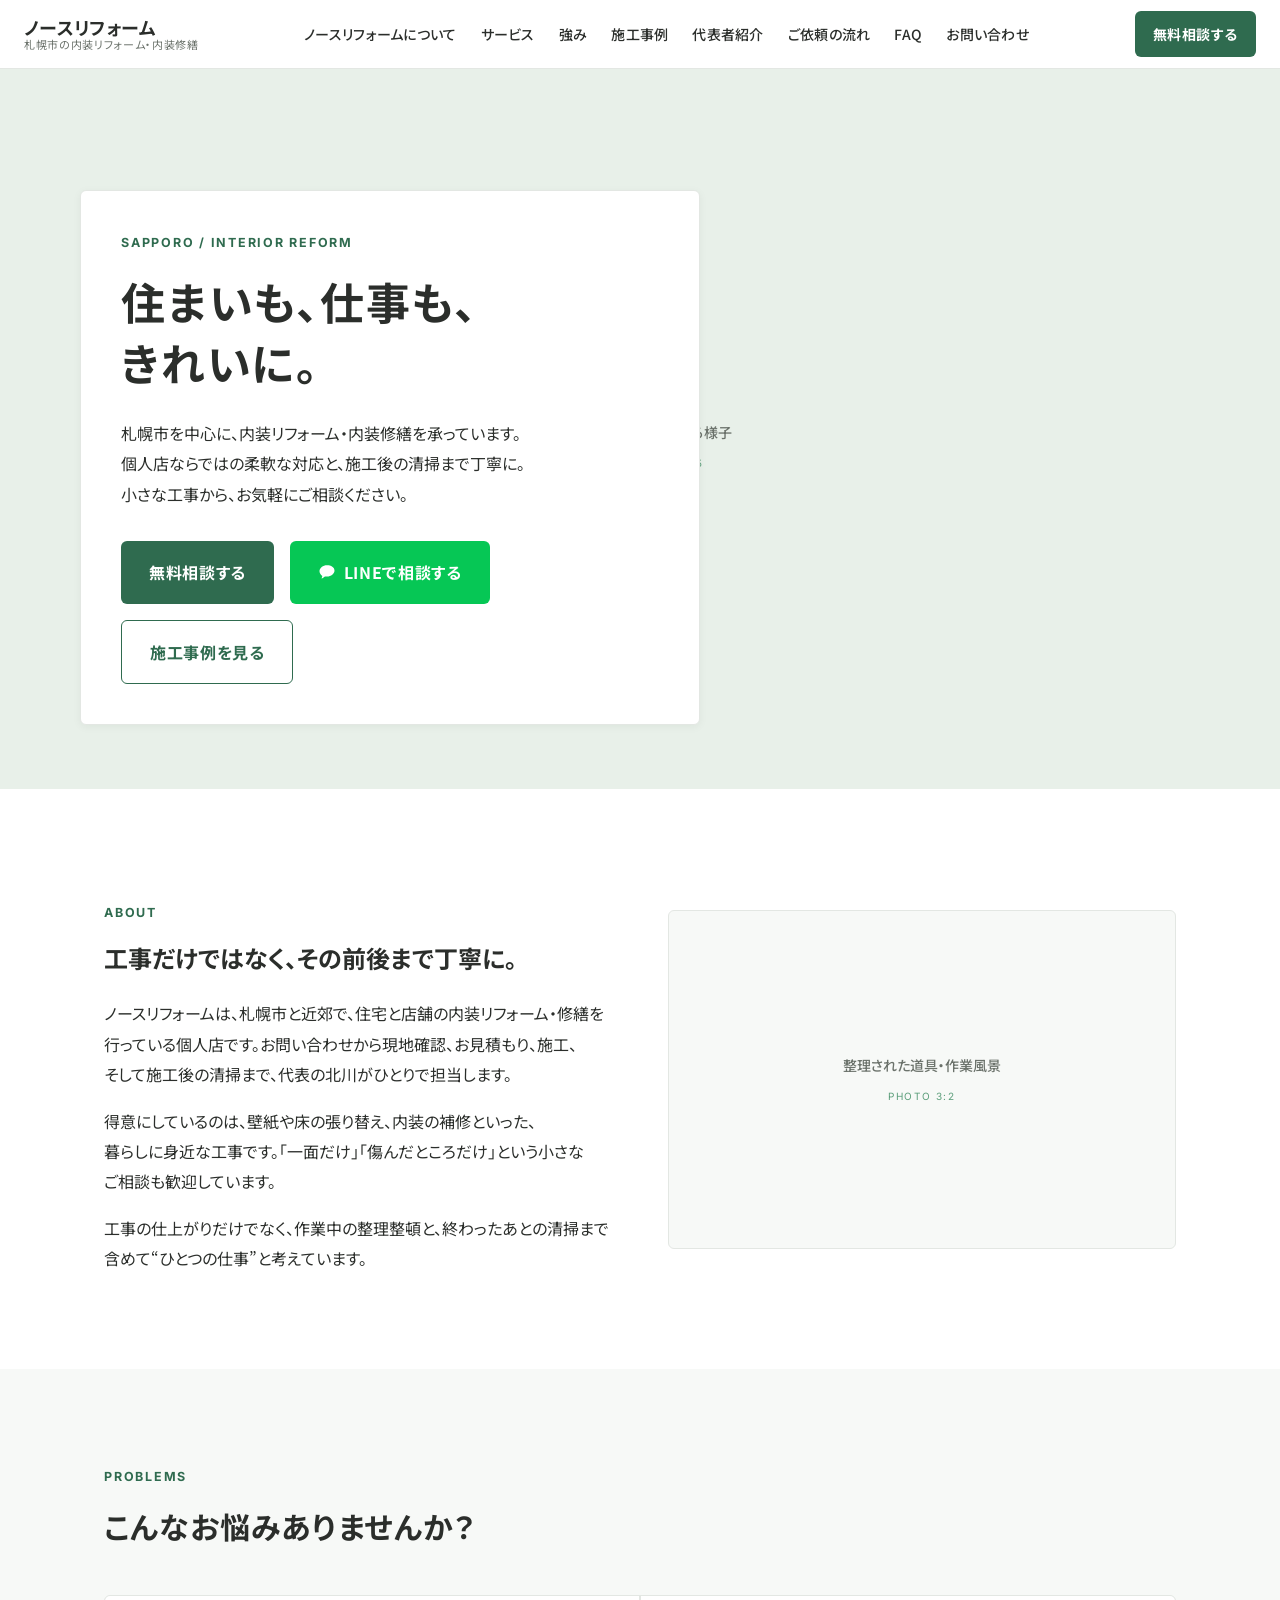
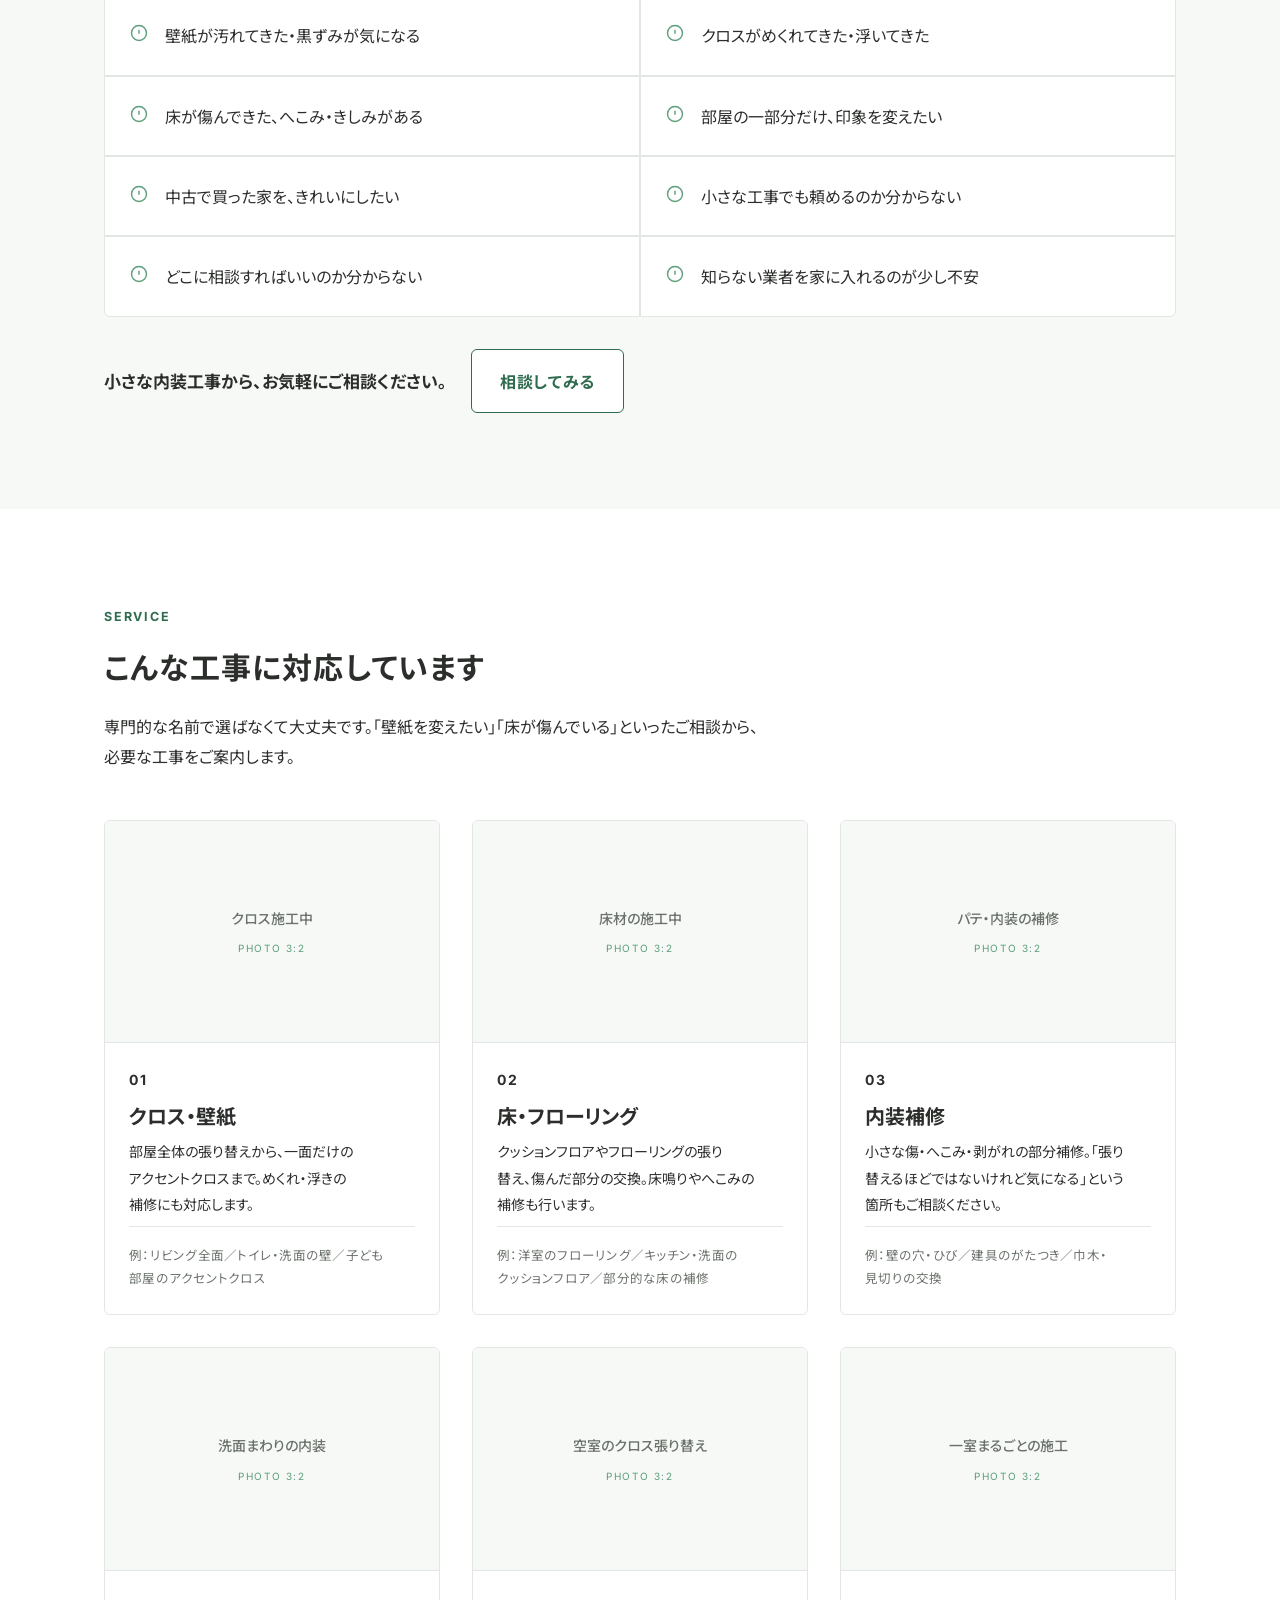
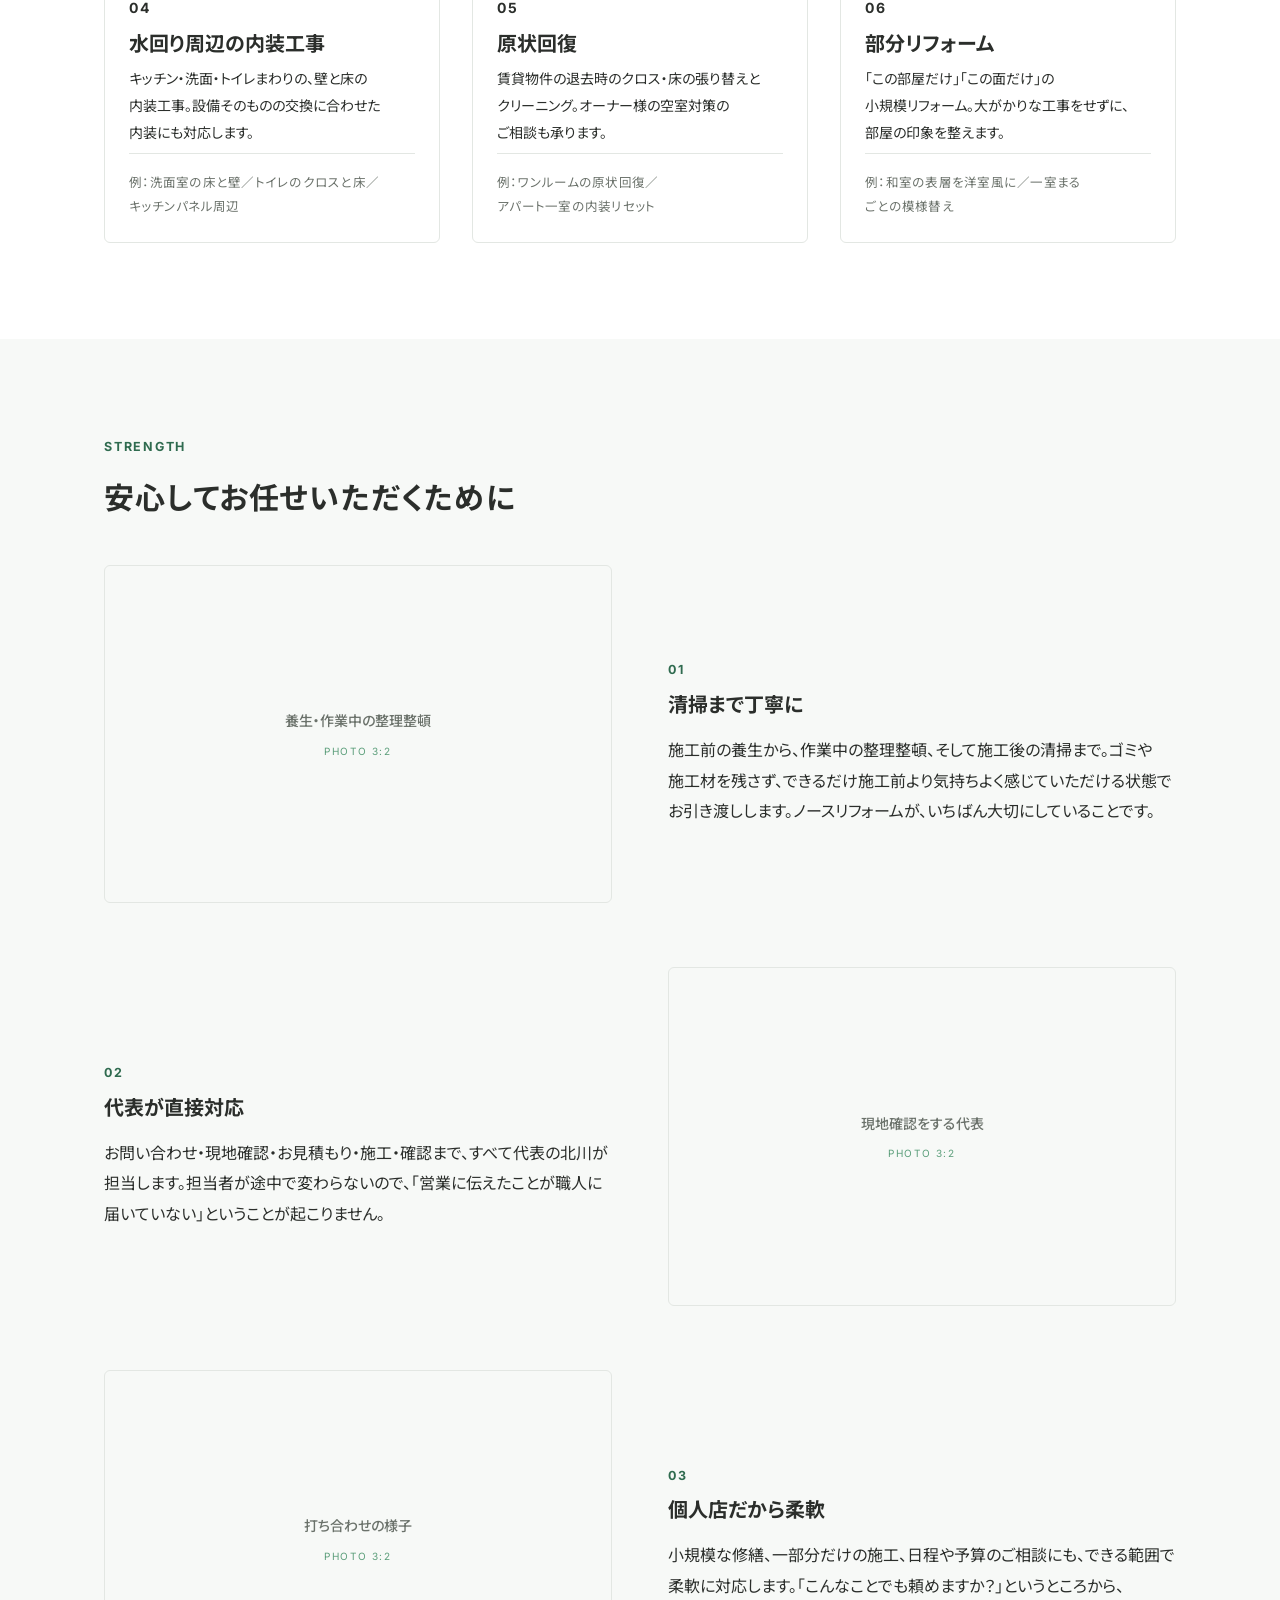
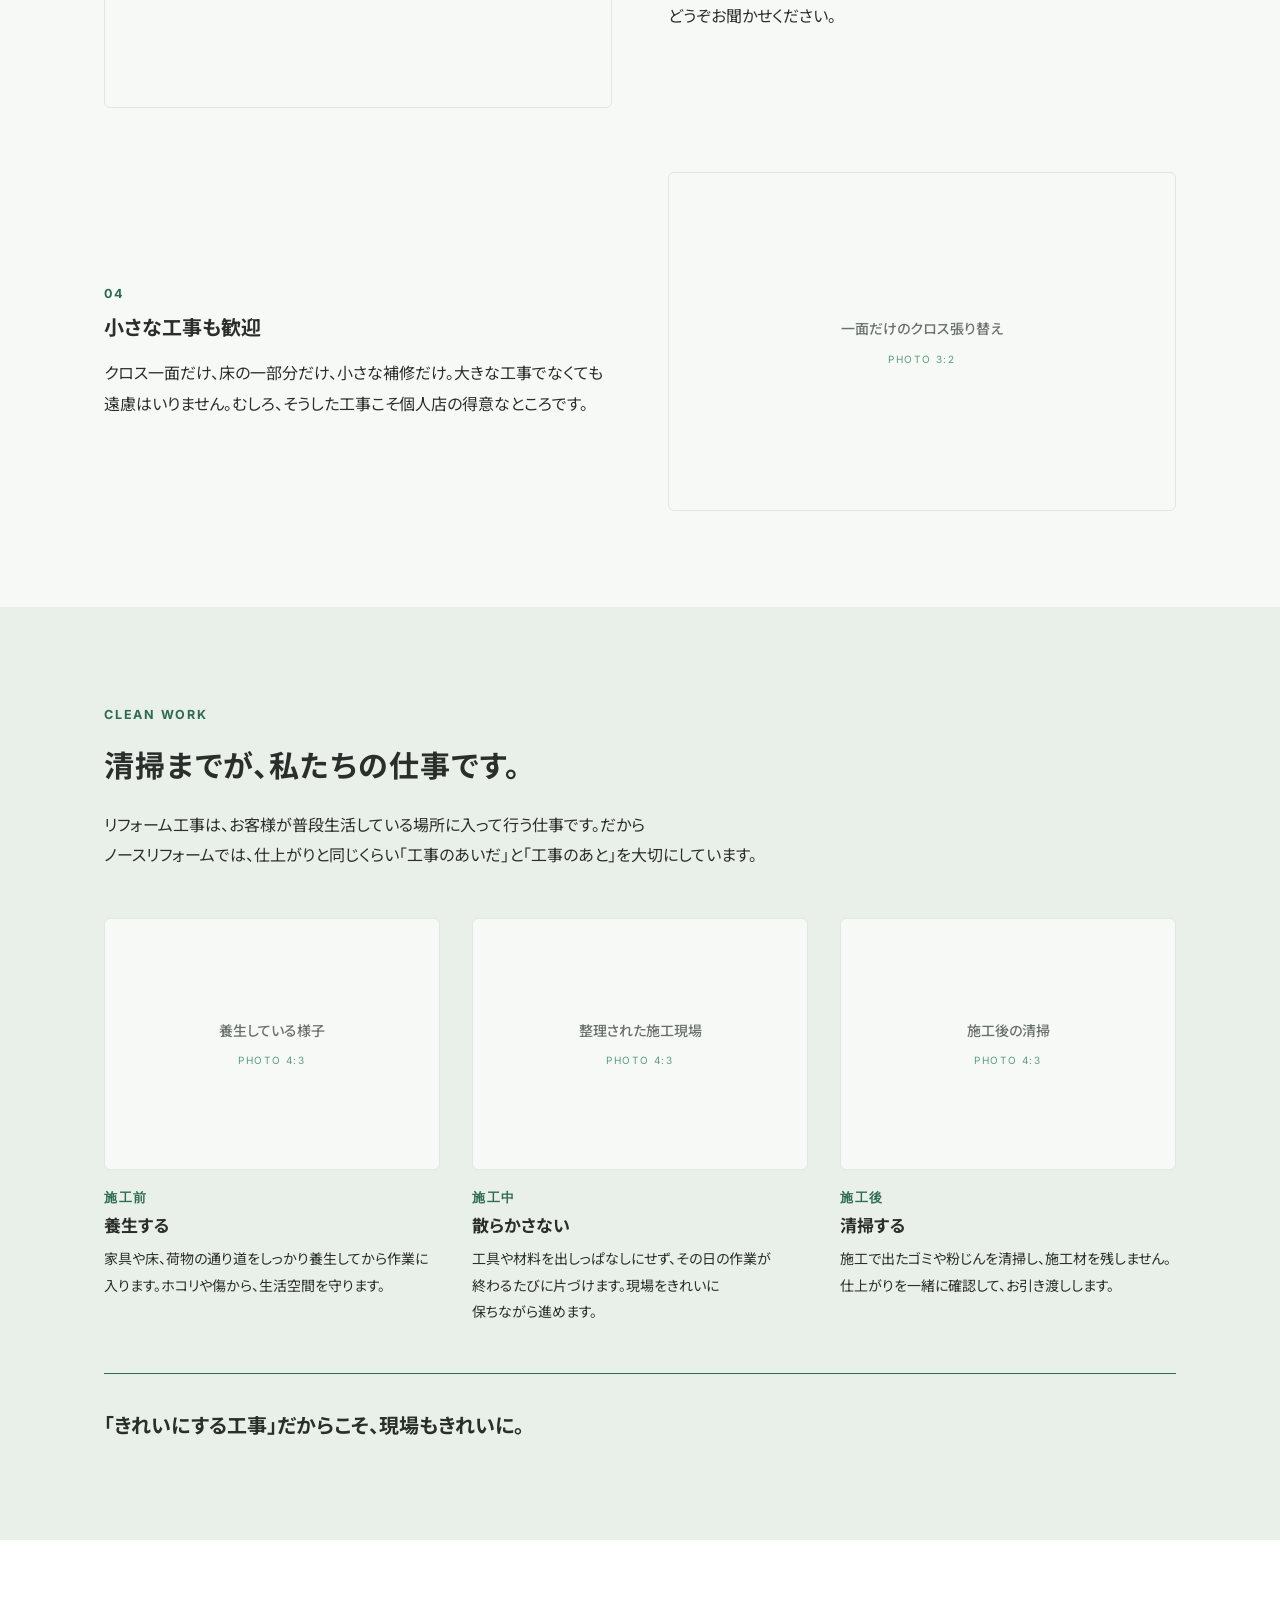
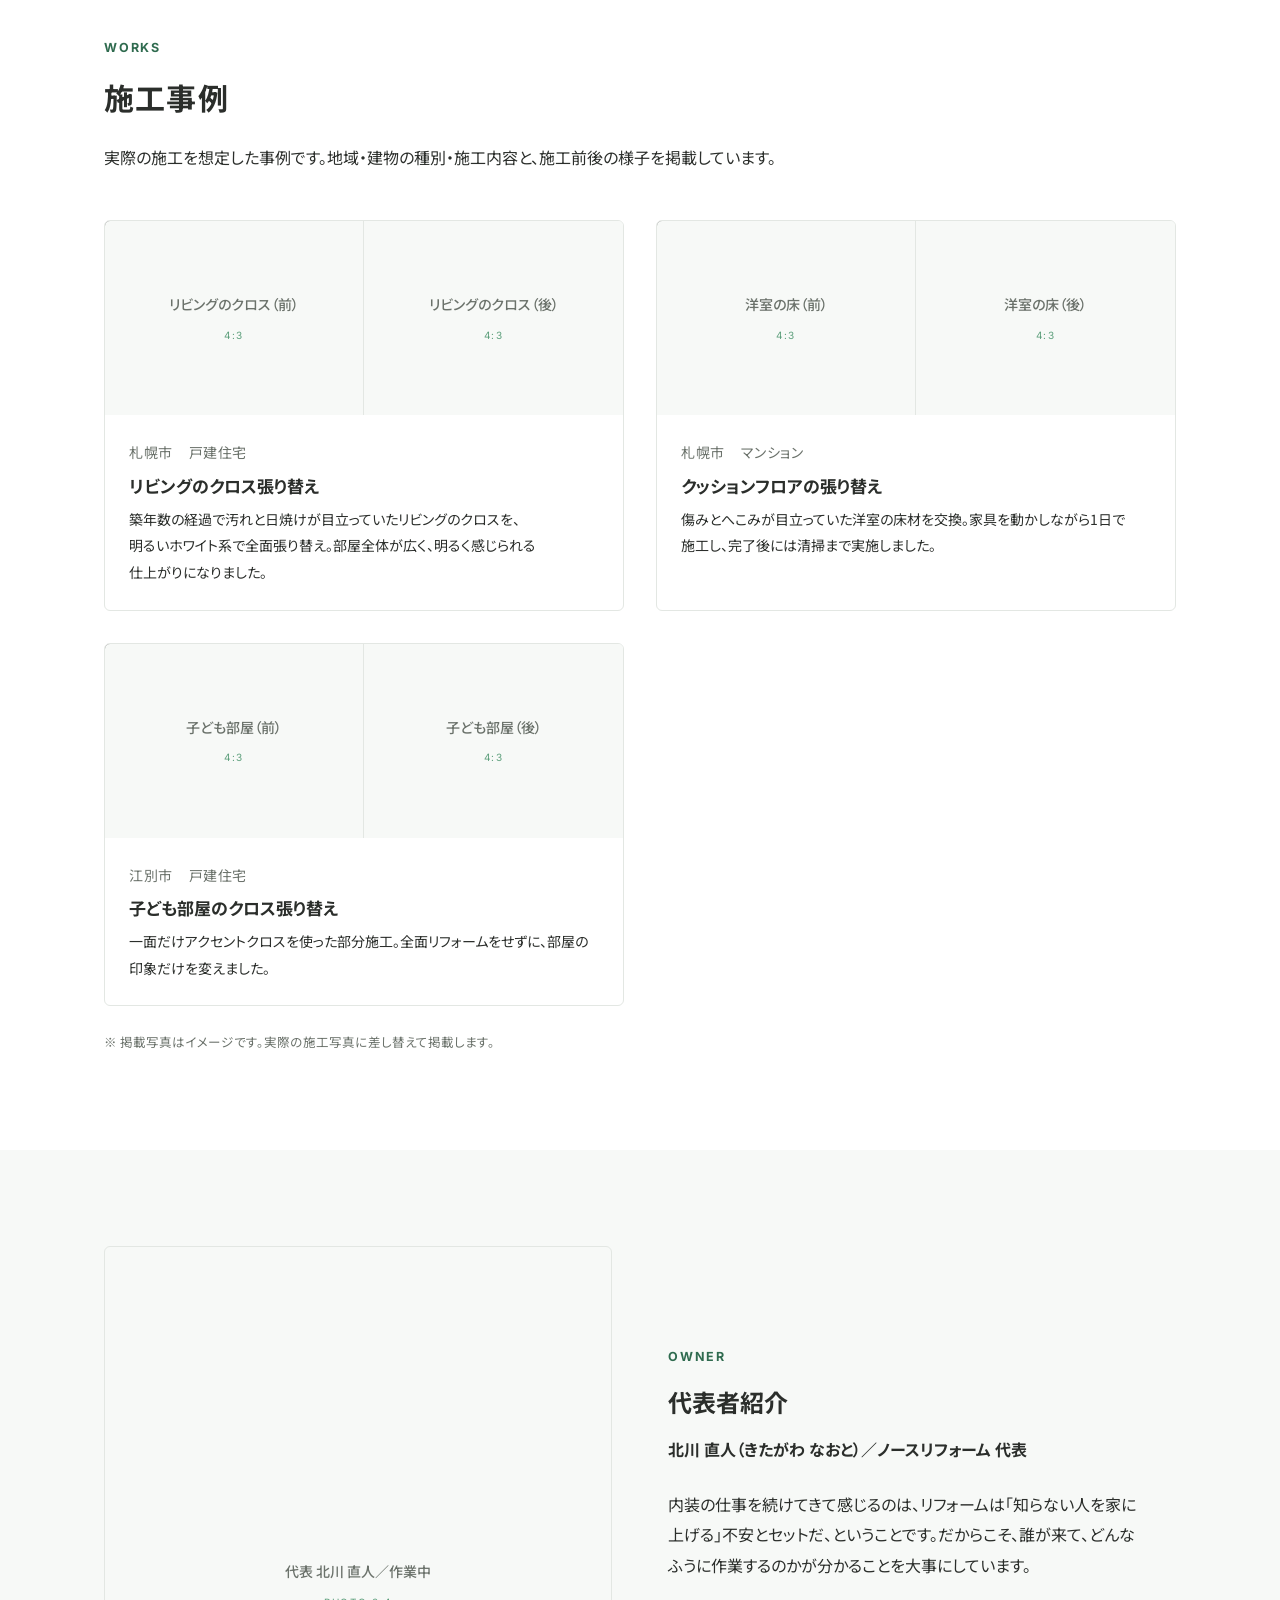
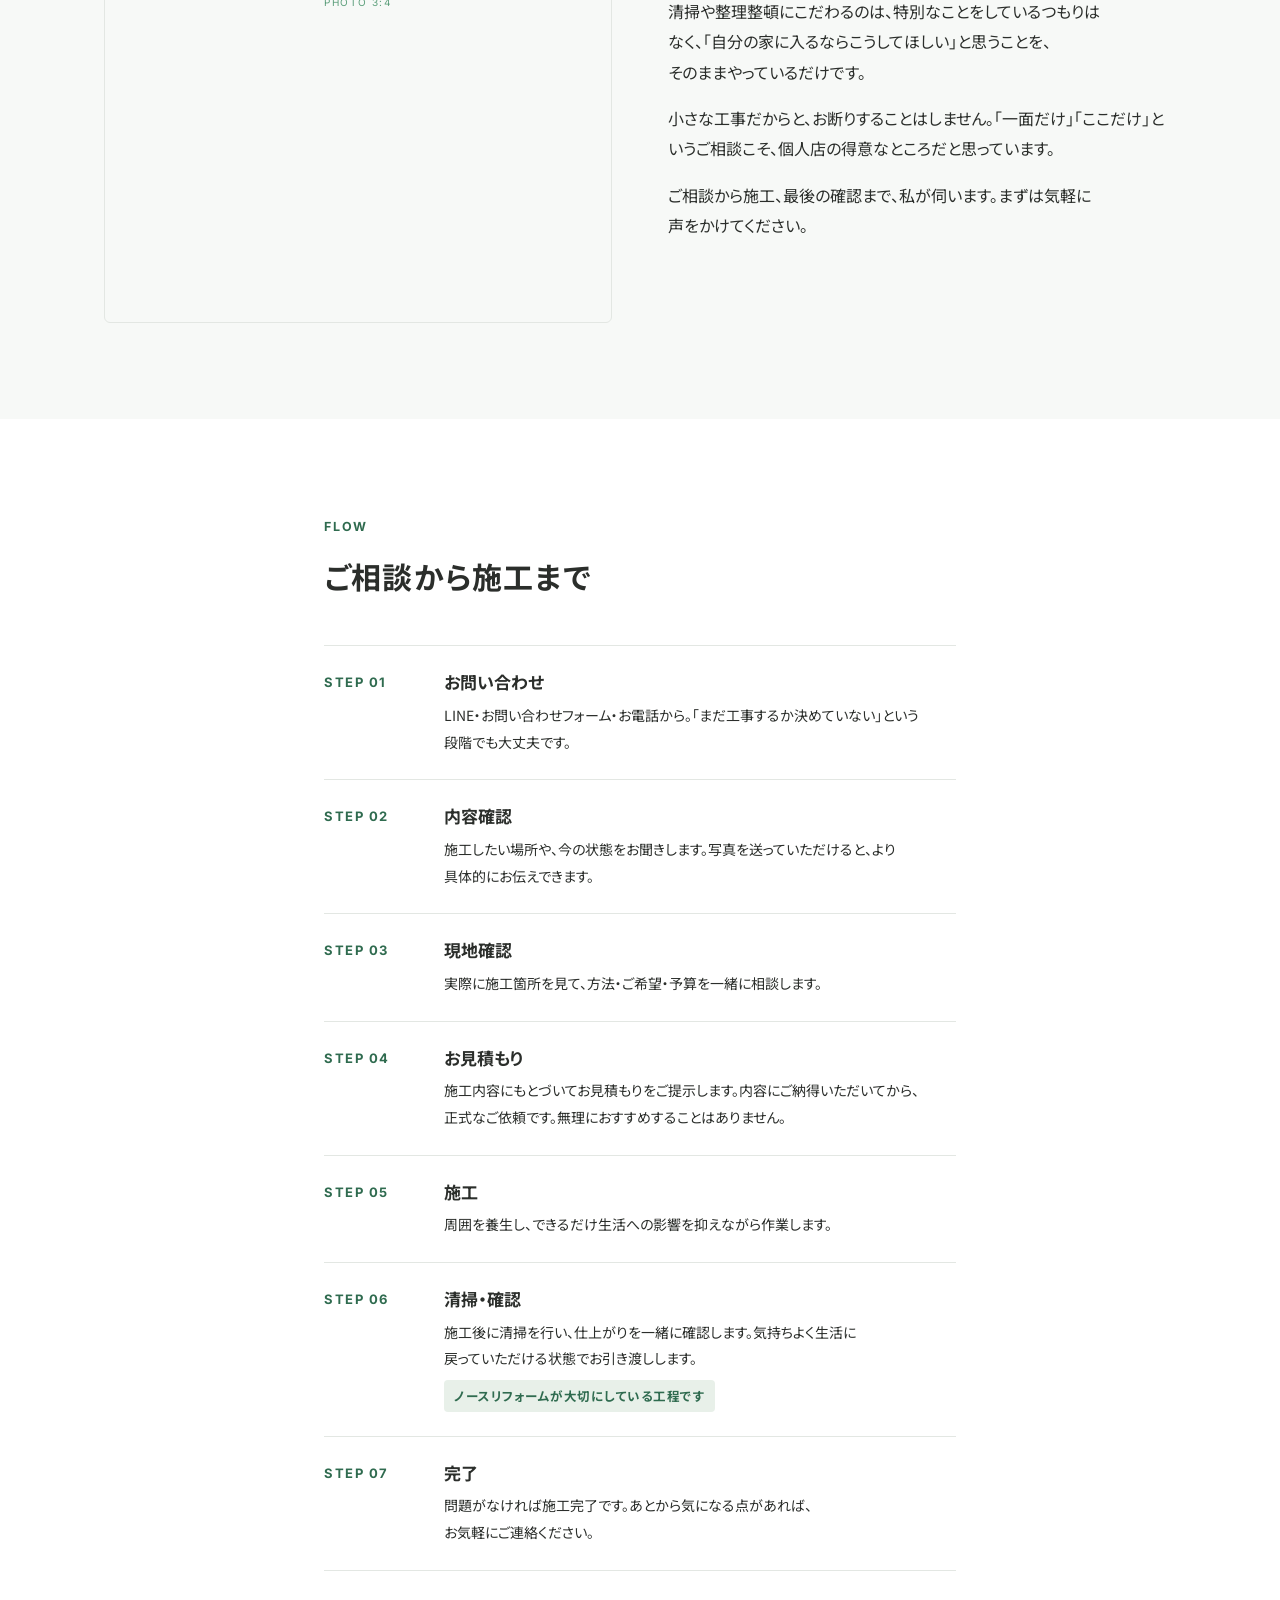
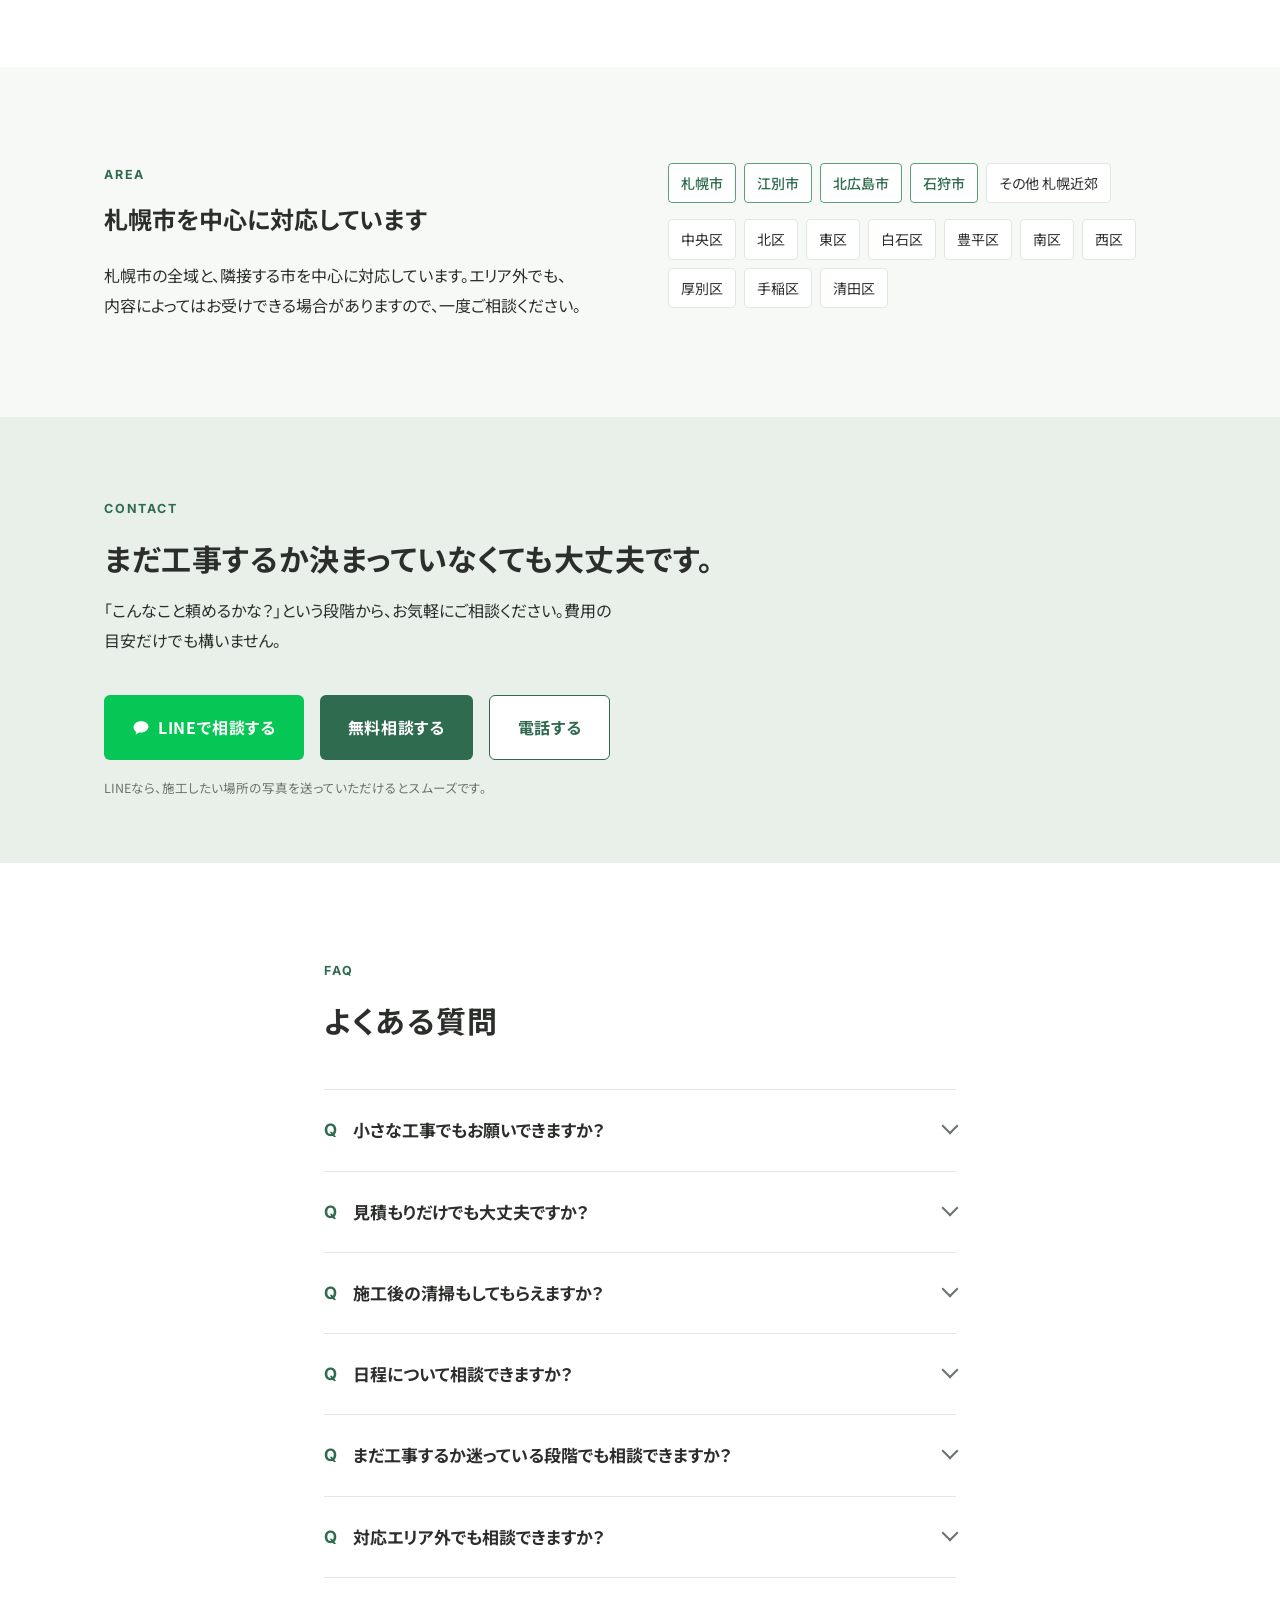
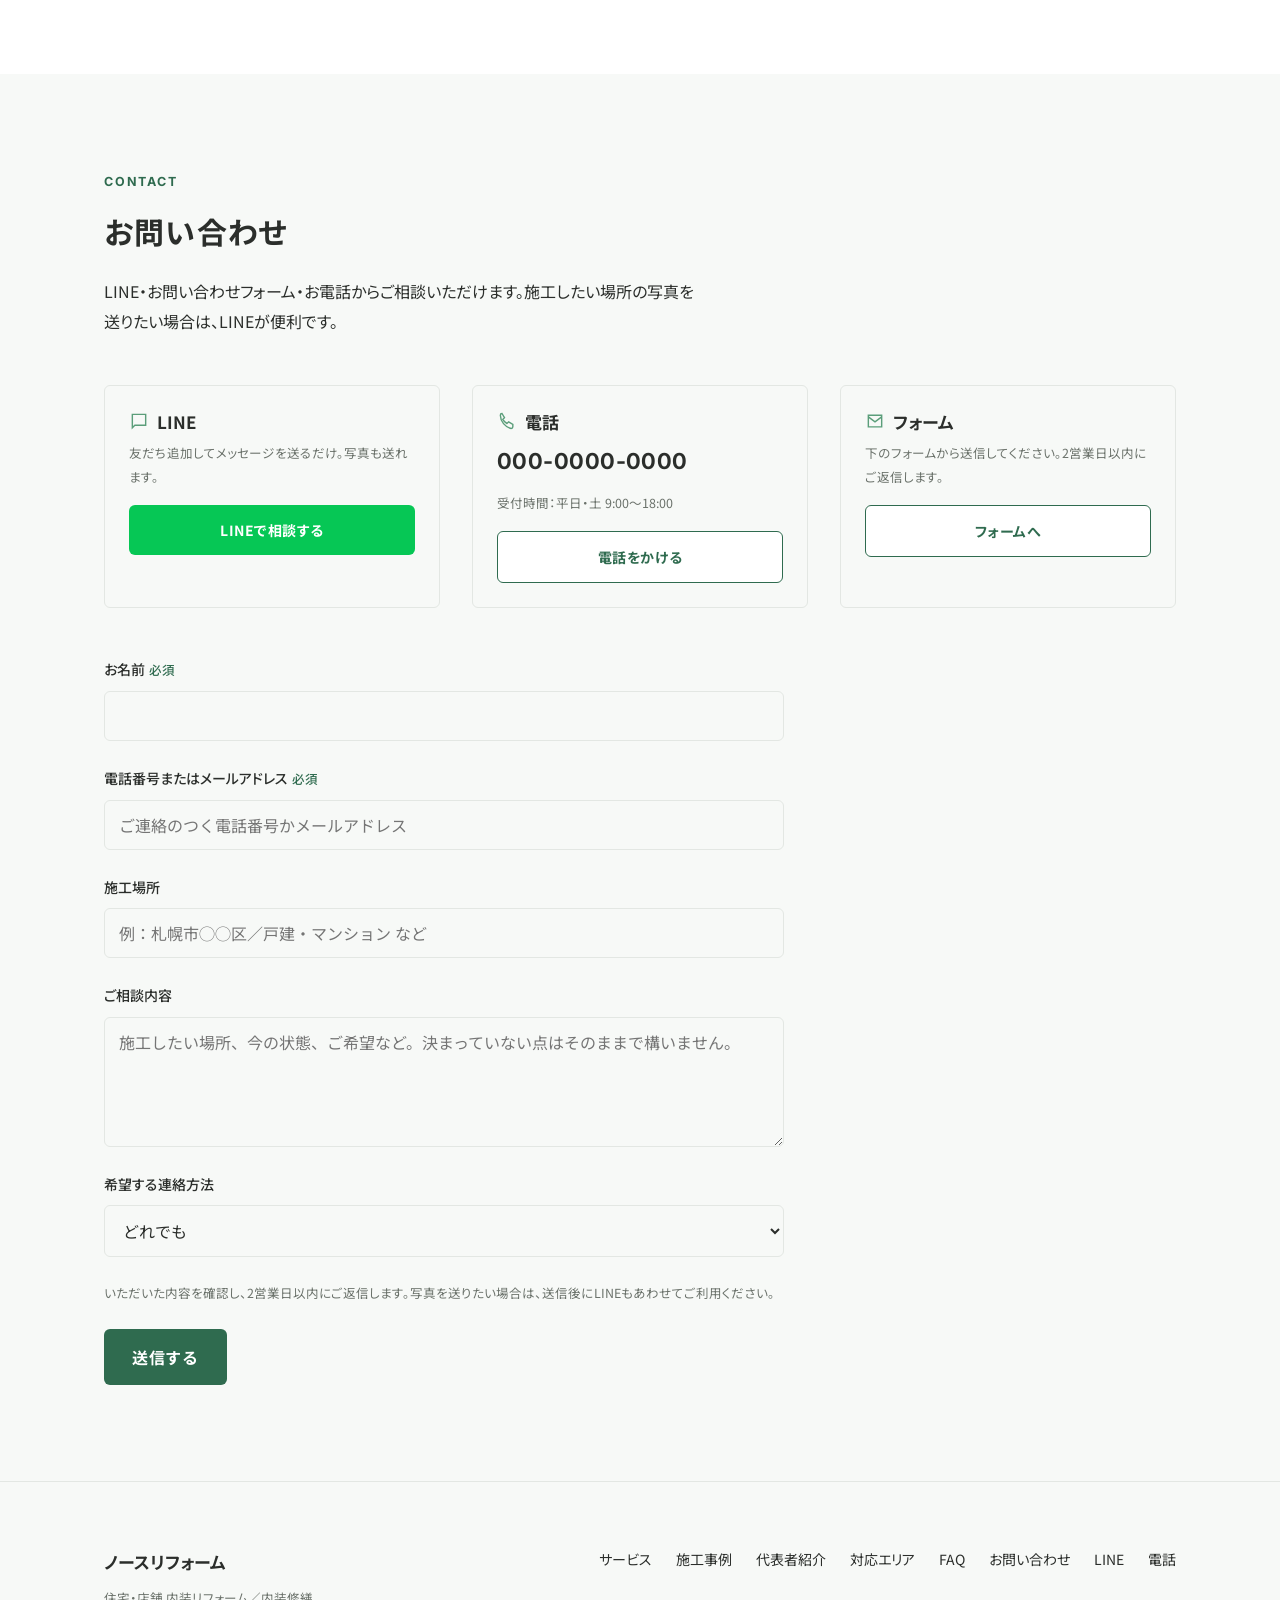
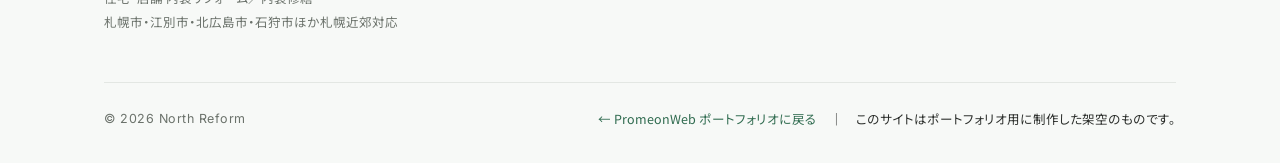
==== samples/01-north-reform/index.html @ 3f64e954 "Initial commit" ====
<!DOCTYPE html>
<html lang="ja">
<head>
<meta charset="utf-8">
<meta name="viewport" content="width=device-width, initial-scale=1">
<title>ノースリフォーム｜札幌市の内装リフォーム・内装修繕｜クロス・床の張り替え</title>
<meta name="description" content="ノースリフォームは、札幌市・江別市・北広島市・石狩市など札幌近郊の内装リフォーム・内装修繕の個人店です。クロス・壁紙の張り替え、床・フローリングの施工、部分的な補修まで。相談から施工、施工後の清掃まで代表の北川が直接対応します。小さな工事もお気軽にご相談ください。">
<meta name="robots" content="noindex">
<meta property="og:type" content="website">
<meta property="og:title" content="ノースリフォーム｜札幌市の内装リフォーム・内装修繕">
<meta property="og:description" content="札幌市を中心に、内装リフォーム・内装修繕を承っています。個人店ならではの柔軟な対応と、施工後の清掃まで丁寧に。小さな工事からお気軽にご相談ください。">

<link rel="preconnect" href="https://fonts.googleapis.com">
<link rel="preconnect" href="https://fonts.gstatic.com" crossorigin>
<link rel="stylesheet" href="https://fonts.googleapis.com/css2?family=Inter:wght@400;500;700&family=Noto+Sans+JP:wght@400;500;700&display=swap">

<style>
/* =====================================================================
   ノースリフォーム — サンプルサイト
   デザインは 同じフォルダの DESIGN.md（と CLAUDE.md）に準拠。
   トークン・配色・余白・radius・shadow を勝手に追加しないこと。
   ===================================================================== */

:root {
  /* Color (DESIGN.md §2) */
  --color-primary: #2F6B4F;
  --color-primary-hover: #255840;
  --color-primary-active: #1F4A36;
  --color-secondary: #5B9E7A;
  --color-accent: #E8F0E9;
  --color-bg: #FFFFFF;
  --color-surface: #F7F9F7;
  --color-text: #2B2E2B;
  --color-text-sub: #6B726B;
  --color-border: #E3E7E3;
  --color-line-brand: #06C755;

  /* Type (DESIGN.md §3) */
  --font-ja: "Noto Sans JP", "Hiragino Kaku Gothic ProN", "Hiragino Sans", "Yu Gothic", "YuGothic", Meiryo, sans-serif;
  --font-en: "Inter", system-ui, -apple-system, "Segoe UI", Roboto, sans-serif;
  --fs-h1: clamp(28px, 5.2vw, 44px);
  --fs-h2: clamp(22px, 3.4vw, 30px);
  --fs-h3: clamp(18px, 2vw, 20px);
  --fs-h4: clamp(16px, 1.6vw, 17px);
  --fs-body: clamp(15.5px, 1.4vw, 16px);
  --fs-small: 14px;
  --fs-caption: 12.5px;
  --fs-label: 12.5px;
  --lh-heading: 1.4;
  --lh-body: 1.9;

  /* Spacing (DESIGN.md §4 — 4/8/16/24/32/48/64/96/120 のみ) */
  --space-4: 4px;  --space-8: 8px;  --space-16: 16px; --space-24: 24px;
  --space-32: 32px; --space-48: 48px; --space-64: 64px; --space-96: 96px; --space-120: 120px;

  /* Layout (DESIGN.md §4) */
  --container-max: 1120px;
  --container-narrow: 680px;
  --container-wide: 1280px;
  --pad-inline: 24px;
  --section-y: 96px;
  --section-y-lg: 120px;
  --section-y-sm: 64px;
  --gap-col: 56px;
  --gap-card: 32px;
  --gap-stack: 16px;
  --gap-block: 32px;
  --gap-cta: 40px;

  /* Border / Radius / Shadow (DESIGN.md §8) */
  --radius-none: 0;
  --radius: 6px;
  --radius-sm: 4px;
  --border: 1px solid var(--color-border);
  --border-strong: 1.5px solid var(--color-primary);
  --shadow-card: 0 2px 8px rgba(20, 40, 25, 0.05);
  --shadow-header: 0 1px 0 rgba(0, 0, 0, 0.06);

  /* Motion (DESIGN.md §9) */
  --dur-fast: 200ms;
  --dur-base: 250ms;
  --dur-enter: 500ms;
  --ease-enter: cubic-bezier(0.16, 1, 0.3, 1);

  --header-h: 68px;
}

@media (max-width: 767px) {
  :root {
    --pad-inline: 20px;
    --section-y: 56px;
    --section-y-lg: 64px;
    --section-y-sm: 40px;
    --gap-col: 32px;
    --gap-card: 20px;
    --header-h: 60px;
  }
}

/* ---------- base ---------- */
*, *::before, *::after { box-sizing: border-box; }
html { scroll-behavior: smooth; }
body {
  margin: 0;
  background: var(--color-bg);
  color: var(--color-text);
  font-family: var(--font-ja);
  font-size: var(--fs-body);
  line-height: var(--lh-body);
  font-feature-settings: "palt" 1;
  line-break: strict;
  -webkit-font-smoothing: antialiased;
}
h1, h2, h3, h4 { margin: 0; font-weight: 700; line-height: var(--lh-heading); }
p { margin: 0; }
ul, ol { margin: 0; padding: 0; list-style: none; }
img { display: block; max-width: 100%; }
a { color: var(--color-primary); text-decoration: none; }
a:hover { color: var(--color-primary-hover); }
:focus-visible { outline: 2px solid var(--color-primary); outline-offset: 2px; }
::selection { background: var(--color-accent); }
[hidden] { display: none !important; }

/* ---------- layout primitives ---------- */
.container { max-width: var(--container-max); margin: 0 auto; padding-inline: var(--pad-inline); }
.container.narrow { max-width: var(--container-narrow); }

.section { padding-block: var(--section-y); }
.section.bg-surface { background: var(--color-surface); }
.section.bg-accent { background: var(--color-accent); }
.section.band { padding-block: var(--section-y-sm); }

:where(#about, #service, #strength, #clean, #works, #owner, #flow, #area, #faq, #contact) {
  scroll-margin-top: calc(var(--header-h) + 8px);
}

.section-head { margin-bottom: var(--space-48); max-width: var(--container-narrow); }
.eyebrow {
  font-family: var(--font-en);
  font-size: var(--fs-label);
  font-weight: 700;
  letter-spacing: 0.14em;
  text-transform: uppercase;
  color: var(--color-primary);
  margin-bottom: var(--space-16);
}
.section-head h2 { font-size: var(--fs-h2); letter-spacing: 0.04em; }
.section-head .lead { margin-top: var(--space-24); color: var(--color-text); text-wrap: pretty; word-break: auto-phrase; }

.stack > * + * { margin-top: var(--space-16); }
.block > * + * { margin-top: var(--space-32); }
.prose p { text-wrap: pretty; word-break: auto-phrase; }
.prose p + p { margin-top: var(--space-16); }

/* ---------- media (photo slots) ---------- */
.media {
  position: relative;
  overflow: hidden;
  background: var(--color-surface);
  border: var(--border);
  border-radius: var(--radius);
}
.media.bare { border: 0; border-radius: var(--radius-none); }
.media > img { position: absolute; inset: 0; width: 100%; height: 100%; object-fit: cover; object-position: center; }
.media.r-16x9 { aspect-ratio: 16 / 9; }
.media.r-3x2  { aspect-ratio: 3 / 2; }
.media.r-4x3  { aspect-ratio: 4 / 3; }
.media.r-3x4  { aspect-ratio: 3 / 4; }
.media.r-21x9 { aspect-ratio: 21 / 9; }
.media__ph {
  position: absolute; inset: 0;
  display: flex; flex-direction: column; align-items: center; justify-content: center; gap: var(--space-8);
  text-align: center; padding: var(--space-16);
  color: var(--color-text-sub);
}
.media__ph span { font-size: var(--fs-small); font-weight: 500; }
.media__ph small { font-family: var(--font-en); font-size: 10px; letter-spacing: 0.16em; color: var(--color-secondary); }
.media__ph svg { width: 26px; height: 26px; stroke: var(--color-secondary); }

/* ---------- buttons (DESIGN.md §7) ---------- */
.btn {
  display: inline-flex; align-items: center; justify-content: center; gap: var(--space-8);
  min-height: 52px; padding: 16px 28px;
  border-radius: var(--radius); border: 0;
  font-family: var(--font-ja); font-size: 16px; font-weight: 700; letter-spacing: 0.04em;
  cursor: pointer; text-align: center;
  transition: background var(--dur-fast) ease, color var(--dur-fast) ease;
}
.btn.primary { background: var(--color-primary); color: #fff; }
.btn.primary:hover { background: var(--color-primary-hover); color: #fff; }
.btn.primary:active { background: var(--color-primary-active); }
.btn.secondary { background: var(--color-bg); color: var(--color-primary); border: var(--border-strong); }
.btn.secondary:hover { background: var(--color-accent); color: var(--color-primary); }
.btn.line { background: var(--color-line-brand); color: #fff; }
.btn.line:hover { filter: brightness(0.94); color: #fff; }
.btn.block { width: 100%; }
.btn svg { width: 18px; height: 18px; }

.cta-row { display: flex; flex-wrap: wrap; gap: var(--space-16); }
.cta-row.tight { gap: var(--space-8) var(--space-16); }

/* ---------- header ---------- */
.site-header {
  position: sticky; top: 0; z-index: 40;
  background: var(--color-bg);
  border-bottom: var(--border);
}
.site-header.scrolled { box-shadow: var(--shadow-header); }
.site-header__inner {
  max-width: var(--container-wide); margin: 0 auto; padding: 10px var(--pad-inline);
  min-height: var(--header-h);
  display: flex; align-items: center; justify-content: space-between; gap: var(--space-24);
}
.brand { display: flex; flex-direction: column; line-height: 1.25; }
.brand b { font-size: 18px; font-weight: 700; letter-spacing: 0.02em; color: var(--color-text); }
.brand span { font-size: 11px; color: var(--color-text-sub); letter-spacing: 0.06em; }
.nav { display: flex; align-items: center; gap: var(--space-24); }
.nav a { font-size: var(--fs-small); font-weight: 500; color: var(--color-text); letter-spacing: 0.02em; }
.nav a:hover { color: var(--color-primary); }
.header-cta { display: inline-flex; }
.header-cta .btn { min-height: 42px; padding: 10px 18px; font-size: var(--fs-small); }
.nav-toggle { display: none; }

@media (max-width: 960px) {
  .nav, .header-cta { display: none; }
  .nav-toggle {
    display: inline-flex; flex-direction: column; justify-content: center; gap: 5px;
    width: 44px; height: 44px; margin-right: -8px;
    background: transparent; border: 0; cursor: pointer;
  }
  .nav-toggle i { display: block; width: 24px; height: 2px; background: var(--color-text); transition: transform var(--dur-fast) ease, opacity var(--dur-fast) ease; }
  .site-header.open .nav-toggle i:nth-child(1) { transform: translateY(7px) rotate(45deg); }
  .site-header.open .nav-toggle i:nth-child(2) { opacity: 0; }
  .site-header.open .nav-toggle i:nth-child(3) { transform: translateY(-7px) rotate(-45deg); }

  .nav {
    position: absolute; left: 0; right: 0; top: 100%;
    flex-direction: column; align-items: stretch; gap: 0;
    background: var(--color-bg); border-bottom: var(--border);
    padding: var(--space-8) var(--pad-inline) var(--space-24);
    transform: translateY(-8px); opacity: 0; pointer-events: none;
    transition: transform var(--dur-fast) ease, opacity var(--dur-fast) ease;
  }
  .site-header.open .nav { display: flex; transform: translateY(0); opacity: 1; pointer-events: auto; }
  .nav a { padding: 14px 4px; font-size: 15px; border-top: var(--border); }
  .nav a:first-child { border-top: 0; }
  /* mobile CTA is covered by the fixed bottom bar + the "お問い合わせ" nav link,
     so the header button stays hidden in the drawer. */
}

/* ---------- hero ---------- */
.hero { position: relative; display: flex; align-items: flex-end; min-height: clamp(520px, 80vh, 760px); }
.hero__media { position: absolute; inset: 0; }
.hero__media .media { width: 100%; height: 100%; border: 0; border-radius: 0; background: var(--color-accent); }
.hero__inner {
  position: relative;
  margin: 0 var(--pad-inline) clamp(24px, 6vw, 64px);
  max-width: 620px;
  background: var(--color-bg);
  border: var(--border);
  border-radius: var(--radius);
  box-shadow: var(--shadow-card);
  padding: clamp(24px, 4vw, 40px);
}
.hero__inner .eyebrow { margin-bottom: var(--space-16); }
.hero h1 { font-size: var(--fs-h1); letter-spacing: 0.04em; text-wrap: balance; }
.nw { white-space: nowrap; }
.hero__sub { margin-top: var(--space-24); font-size: var(--fs-body); text-wrap: pretty; word-break: auto-phrase; }
.hero .cta-row { margin-top: var(--space-32); }

@media (min-width: 768px) {
  .hero__inner { margin-left: max(var(--pad-inline), calc(50vw - var(--container-max) / 2)); }
}
@media (max-width: 767px) {
  .hero { min-height: 76vh; }
  .hero__inner { margin: 0 var(--pad-inline) 20px; max-width: none; width: calc(100% - var(--pad-inline) * 2); }
  .hero .cta-row .btn { width: 100%; }
  .hero .cta-row .btn.secondary { min-height: 46px; }
}

/* ---------- two-column alternating (DESIGN.md §5) ---------- */
.two-col { display: grid; grid-template-columns: 1fr 1fr; gap: var(--gap-col); align-items: center; }
.two-col + .two-col { margin-top: var(--space-64); }
.two-col .col-media .media { width: 100%; }
@media (min-width: 768px) {
  .two-col.reverse .col-media { order: 2; }
}
@media (max-width: 767px) {
  .two-col { grid-template-columns: 1fr; gap: var(--space-24); }
  .two-col .col-media { order: -1; } /* 写真 → テキスト */
  .two-col + .two-col { margin-top: var(--space-48); }
}

.mini-num {
  font-family: var(--font-en); font-size: var(--fs-label); font-weight: 700;
  letter-spacing: 0.14em; color: var(--color-primary);
}
.two-col h3 { font-size: var(--fs-h3); margin-top: var(--space-8); }
.two-col .col-text p { margin-top: var(--space-16); text-wrap: pretty; word-break: auto-phrase; }

/* ---------- problems ---------- */
.problem-list { display: grid; grid-template-columns: repeat(2, 1fr); gap: 2px; background: var(--color-border); border: var(--border); border-radius: var(--radius); overflow: hidden; }
.problem-list li { background: var(--color-bg); padding: var(--space-24); display: flex; gap: var(--space-16); align-items: flex-start; }
.problem-list li svg { flex: none; width: 20px; height: 20px; stroke: var(--color-secondary); margin-top: 3px; }
.problem-list li span { font-size: var(--fs-body); }
.problems-close { margin-top: var(--space-32); display: flex; flex-wrap: wrap; align-items: center; gap: var(--space-24); }
.problems-close p { font-size: var(--fs-h4); font-weight: 700; }
@media (max-width: 767px) {
  .problem-list { grid-template-columns: 1fr; }
  .problem-list li { padding: var(--space-16) var(--space-16); }
}

/* ---------- service cards (3-col — used ONCE) ---------- */
.card-grid { display: grid; grid-template-columns: repeat(auto-fit, minmax(280px, 1fr)); gap: var(--gap-card); }
.card { background: var(--color-bg); border: var(--border); border-radius: var(--radius); overflow: hidden; display: flex; flex-direction: column; }
.card .media { border: 0; border-radius: 0; border-bottom: var(--border); }
.card__body { padding: var(--space-24); display: flex; flex-direction: column; gap: var(--space-8); flex: 1; }
.card__no { font-family: var(--font-en); font-size: var(--fs-label); font-weight: 700; letter-spacing: 0.14em; color: var(--color-primary); }
.card h3 { font-size: var(--fs-h3); }
.card p { font-size: var(--fs-small); color: var(--color-text); text-wrap: pretty; word-break: auto-phrase; }
.card .eg { margin-top: auto; padding-top: var(--space-16); border-top: var(--border); font-size: var(--fs-caption); color: var(--color-text-sub); letter-spacing: 0.02em; }

/* ---------- clean work (signature) ---------- */
.process { display: grid; grid-template-columns: repeat(3, 1fr); gap: var(--gap-card); }
.process__step .media { margin-bottom: var(--space-16); }
.process__step .phase { font-family: var(--font-en); font-size: var(--fs-label); font-weight: 700; letter-spacing: 0.12em; color: var(--color-primary); }
.process__step h3 { font-size: var(--fs-h4); margin: var(--space-4) 0 var(--space-8); }
.process__step p { font-size: var(--fs-small); text-wrap: pretty; word-break: auto-phrase; }
.clean-close { margin-top: var(--space-48); padding-top: var(--space-32); border-top: var(--border-strong); font-size: var(--fs-h3); font-weight: 700; }
@media (max-width: 767px) {
  .process { grid-template-columns: 1fr; gap: var(--space-32); }
}

/* ---------- works (2-col — the only card grid besides Service; Clean Work's
   3-up process sits between them so no two card grids touch) ---------- */
.works-grid { display: grid; grid-template-columns: repeat(auto-fit, minmax(360px, 1fr)); gap: var(--gap-card); }
@media (max-width: 460px) { .works-grid { grid-template-columns: 1fr; } }
.work { border: var(--border); border-radius: var(--radius); overflow: hidden; background: var(--color-bg); }
.work__ba { display: grid; grid-template-columns: 1fr 1fr; }
.work__ba figure { position: relative; margin: 0; }
.work__ba .media { border: 0; border-radius: 0; }
.work__ba figure:first-child .media { border-right: var(--border); }
.work__ba figcaption {
  position: absolute; left: 0; top: 0;
  font-size: 11px; font-weight: 700; letter-spacing: 0.08em;
  color: #fff; background: color-mix(in srgb, var(--color-text) 72%, transparent);
  padding: 3px 8px;
}
.work__body { padding: var(--space-24); }
.work__meta { display: flex; flex-wrap: wrap; gap: var(--space-8) var(--space-16); font-size: var(--fs-caption); color: var(--color-text-sub); letter-spacing: 0.04em; }
.work__body h3 { font-size: var(--fs-h4); margin: var(--space-8) 0; }
.work__body p { font-size: var(--fs-small); text-wrap: pretty; word-break: auto-phrase; }
.works-note { margin-top: var(--space-24); font-size: var(--fs-caption); color: var(--color-text-sub); }
@media (max-width: 400px) {
  .work__ba { grid-template-columns: 1fr; }
  .work__ba figure:first-child .media { border-right: 0; border-bottom: var(--border); }
}

/* ---------- flow ---------- */
.flow { border-top: var(--border); }
.flow__item { display: grid; grid-template-columns: 96px 1fr; gap: var(--space-24); padding: var(--space-24) 0; border-bottom: var(--border); }
.flow__num { font-family: var(--font-en); font-size: 13px; font-weight: 700; letter-spacing: 0.12em; color: var(--color-primary); }
.flow__item h3 { font-size: var(--fs-h4); }
.flow__item p { margin-top: var(--space-8); font-size: var(--fs-small); text-wrap: pretty; word-break: auto-phrase; }
.flow__badge { display: inline-block; margin-top: var(--space-8); padding: 4px 10px; border-radius: var(--radius-sm); background: var(--color-accent); color: var(--color-primary); font-size: var(--fs-caption); font-weight: 700; letter-spacing: 0.04em; }
@media (max-width: 767px) {
  .flow__item { grid-template-columns: 1fr; gap: var(--space-8); }
}

/* ---------- area ---------- */
.area-wrap { display: grid; grid-template-columns: 1fr 1fr; gap: var(--gap-col); align-items: start; }
.area-list { display: flex; flex-wrap: wrap; gap: var(--space-8); }
.area-list li { padding: 6px 12px; border: var(--border); border-radius: var(--radius-sm); font-size: var(--fs-small); background: var(--color-bg); }
.area-list li.city { border-color: var(--color-secondary); color: var(--color-primary); font-weight: 500; }
@media (max-width: 767px) { .area-wrap { grid-template-columns: 1fr; gap: var(--space-24); } }

/* ---------- CTA band ---------- */
.cta-band { text-align: left; }
.cta-band h2 { font-size: var(--fs-h2); letter-spacing: 0.02em; text-wrap: balance; }
.cta-band p { margin-top: var(--space-16); max-width: 40em; text-wrap: pretty; word-break: auto-phrase; }
.cta-band .cta-row { margin-top: var(--gap-cta); }
.cta-band .fine { margin-top: var(--space-16); font-size: var(--fs-caption); color: var(--color-text-sub); }

/* ---------- FAQ ---------- */
.faq { border-top: var(--border); }
.faq details { border-bottom: var(--border); }
.faq summary {
  list-style: none; cursor: pointer;
  display: flex; gap: var(--space-16); align-items: flex-start;
  padding: var(--space-24) 0;
  font-size: var(--fs-h4); font-weight: 700;
}
.faq summary::-webkit-details-marker { display: none; }
.faq summary::before { content: "Q"; font-family: var(--font-en); color: var(--color-primary); flex: none; }
.faq summary::after {
  content: ""; flex: none; margin-left: auto; width: 12px; height: 12px; margin-top: 6px;
  border-right: 2px solid var(--color-text-sub); border-bottom: 2px solid var(--color-text-sub);
  transform: rotate(45deg); transition: transform var(--dur-base) ease;
}
.faq details[open] summary::after { transform: rotate(225deg); }
.faq .faq__a { padding: 0 0 var(--space-24) 30px; font-size: var(--fs-small); text-wrap: pretty; word-break: auto-phrase; }

/* ---------- contact ---------- */
.contact-routes { display: grid; grid-template-columns: repeat(3, 1fr); gap: var(--gap-card); margin-bottom: var(--space-48); }
.route { border: var(--border); border-radius: var(--radius); padding: var(--space-24); display: flex; flex-direction: column; gap: var(--space-8); }
.route h3 { font-size: var(--fs-h4); display: flex; align-items: center; gap: var(--space-8); }
.route h3 svg { width: 20px; height: 20px; stroke: var(--color-secondary); }
.route p { font-size: var(--fs-caption); color: var(--color-text-sub); }
.route .btn { margin-top: var(--space-8); min-height: 46px; padding: 12px 18px; font-size: var(--fs-small); }
.route .tel { font-family: var(--font-en); font-size: 22px; font-weight: 700; letter-spacing: 0.02em; color: var(--color-text); }
@media (max-width: 767px) { .contact-routes { grid-template-columns: 1fr; gap: var(--space-16); } }

.form { display: grid; gap: var(--space-24); max-width: var(--container-narrow); }
.field { display: flex; flex-direction: column; gap: var(--space-8); }
.field label { font-size: var(--fs-small); font-weight: 500; }
.field .req { color: var(--color-primary); font-size: var(--fs-caption); margin-left: var(--space-4); }
.field input, .field select, .field textarea {
  font-family: inherit; font-size: 16px; color: var(--color-text);
  background: var(--color-surface);
  border: var(--border); border-radius: var(--radius);
  padding: 12px 14px;
}
.field textarea { min-height: 130px; resize: vertical; }
.field input:focus-visible, .field select:focus-visible, .field textarea:focus-visible { outline: 2px solid var(--color-primary); outline-offset: 0; border-color: var(--color-primary); }
.form-note { font-size: var(--fs-caption); color: var(--color-text-sub); }
.form-done { border: var(--border-strong); border-radius: var(--radius); padding: var(--space-32); background: var(--color-accent); }
.form-done h3 { font-size: var(--fs-h3); }
.form-done p { margin-top: var(--space-16); font-size: var(--fs-small); }

/* ---------- footer ---------- */
.site-footer { background: var(--color-surface); border-top: var(--border); padding-block: var(--space-64) var(--space-32); }
.footer-top { display: flex; flex-wrap: wrap; justify-content: space-between; gap: var(--space-32); }
.footer-brand b { font-size: 17px; }
.footer-brand p { font-size: var(--fs-caption); color: var(--color-text-sub); margin-top: var(--space-8); }
.footer-nav { display: flex; flex-wrap: wrap; gap: var(--space-16) var(--space-24); }
.footer-nav a { font-size: var(--fs-small); color: var(--color-text); }
.footer-nav a:hover { color: var(--color-primary); }
.footer-bottom { margin-top: var(--space-48); padding-top: var(--space-24); border-top: var(--border); display: flex; flex-wrap: wrap; justify-content: space-between; gap: var(--space-16); }
.footer-bottom small, .footer-bottom p { font-size: var(--fs-caption); color: var(--color-text-sub); font-family: var(--font-en); letter-spacing: 0.04em; }
.footer-portfolio { font-size: var(--fs-caption); }

/* ---------- mobile fixed CTA bar ---------- */
.cta-bar { display: none; }
@media (max-width: 767px) {
  .cta-bar {
    display: grid; grid-template-columns: repeat(3, 1fr);
    position: fixed; left: 0; right: 0; bottom: 0; z-index: 50;
    background: var(--color-bg); border-top: var(--border);
  }
  .cta-bar a {
    display: flex; flex-direction: column; align-items: center; justify-content: center; gap: 3px;
    padding: 8px 4px; min-height: 58px;
    font-size: 11px; font-weight: 700; color: var(--color-text); letter-spacing: 0.04em;
  }
  .cta-bar a + a { border-left: var(--border); }
  .cta-bar a svg { width: 18px; height: 18px; stroke: var(--color-primary); }
  .cta-bar a.is-line svg { stroke: var(--color-line-brand); }
  body { padding-bottom: 58px; }
}

/* ---------- scroll-in animation (DESIGN.md §9) ---------- */
[data-animate] { opacity: 0; transform: translateY(16px); transition: opacity var(--dur-enter) var(--ease-enter), transform var(--dur-enter) var(--ease-enter); }
[data-animate].is-visible { opacity: 1; transform: none; }
@media (prefers-reduced-motion: reduce) {
  html { scroll-behavior: auto; }
  [data-animate] { opacity: 1; transform: none; transition: none; }
  * { animation: none !important; }
}
</style>
</head>
<body>

<!-- =====================================================================
     HEADER
     ================================================================== -->
<header class="site-header" id="top">
  <div class="site-header__inner">
    <a href="#top" class="brand" aria-label="ノースリフォーム トップへ">
      <b>ノースリフォーム</b>
      <span>札幌市の内装リフォーム・内装修繕</span>
    </a>

    <nav class="nav" id="nav" aria-label="サイト内ナビゲーション">
      <a href="#about">ノースリフォームについて</a>
      <a href="#service">サービス</a>
      <a href="#strength">強み</a>
      <a href="#works">施工事例</a>
      <a href="#owner">代表者紹介</a>
      <a href="#flow">ご依頼の流れ</a>
      <a href="#faq">FAQ</a>
      <a href="#contact">お問い合わせ</a>
    </nav>

    <div class="header-cta">
      <a class="btn primary" href="#contact">無料相談する</a>
    </div>

    <button type="button" class="nav-toggle" aria-label="メニューを開く" aria-expanded="false" aria-controls="nav">
      <i></i><i></i><i></i>
    </button>
  </div>
</header>

<main>

  <!-- ===================================================================
       01. FIRST VIEW
       =============================================================== -->
  <section class="hero" aria-label="ノースリフォーム">
    <div class="hero__media">
      <!-- PHOTO[hero]: 代表が養生 or 清掃している作業中の1枚。16:9（SP用に4:5を<picture>で出し分け）。完成写真にしない。 -->
      <!-- <picture>
             <source media="(max-width: 767px)" srcset="images/hero-sp.jpg">
             <img src="images/hero.jpg" alt="代表が室内を養生し、清掃しながら内装リフォームを進めている様子" width="2000" height="1125">
           </picture> -->
      <div class="media r-16x9 bare">
        <span class="media__ph">
          <svg viewBox="0 0 24 24" fill="none" stroke-width="1.6"><path d="M3 9l9-6 9 6v10a2 2 0 0 1-2 2H5a2 2 0 0 1-2-2z"/><path d="M9 21v-8h6v8"/></svg>
          <span>代表が施工・清掃している様子</span>
          <small>PHOTO 16:9 / SP 4:5</small>
        </span>
      </div>
    </div>

    <div class="hero__inner" data-animate>
      <p class="eyebrow">Sapporo / Interior Reform</p>
      <h1><span class="nw">住まいも、仕事も、</span><br><span class="nw">きれいに。</span></h1>
      <p class="hero__sub">
        札幌市を中心に、内装リフォーム・内装修繕を承っています。<br>
        個人店ならではの柔軟な対応と、施工後の清掃まで丁寧に。<br>
        小さな工事から、お気軽にご相談ください。
      </p>
      <div class="cta-row">
        <a class="btn primary" href="#contact">無料相談する</a>
        <a class="btn line" href="#contact" aria-label="LINEで相談する">
          <svg viewBox="0 0 24 24" fill="currentColor"><path d="M12 3C6.5 3 2 6.6 2 11c0 2.5 1.5 4.7 3.8 6.2-.2.7-.8 2.6-.9 3-.1.5.2.5.4.4.2-.1 2.9-1.9 4-2.7.9.1 1.8.2 2.7.2 5.5 0 10-3.6 10-8S17.5 3 12 3z"/></svg>
          LINEで相談する
        </a>
        <a class="btn secondary" href="#works">施工事例を見る</a>
      </div>
    </div>
  </section>

  <!-- ===================================================================
       02. ABOUT
       =============================================================== -->
  <section class="section" id="about" aria-labelledby="about-h">
    <div class="container">
      <div class="two-col">
        <div class="col-text" data-animate>
          <p class="eyebrow">About</p>
          <h2 id="about-h">工事だけではなく、その前後まで丁寧に。</h2>
          <div class="prose" style="margin-top: var(--space-24)">
            <p>ノースリフォームは、札幌市と近郊で、住宅と店舗の内装リフォーム・修繕を行っている個人店です。お問い合わせから現地確認、お見積もり、施工、そして施工後の清掃まで、代表の北川がひとりで担当します。</p>
            <p>得意にしているのは、壁紙や床の張り替え、内装の補修といった、暮らしに身近な工事です。「一面だけ」「傷んだところだけ」という小さなご相談も歓迎しています。</p>
            <p>工事の仕上がりだけでなく、作業中の整理整頓と、終わったあとの清掃まで含めて“ひとつの仕事”と考えています。</p>
          </div>
        </div>
        <div class="col-media" data-animate>
          <!-- PHOTO[about]: 種類ごとに整頓された道具箱、または養生済みの床での作業風景。3:2 -->
          <div class="media r-3x2">
            <span class="media__ph"><span>整理された道具・作業風景</span><small>PHOTO 3:2</small></span>
          </div>
        </div>
      </div>
    </div>
  </section>

  <!-- ===================================================================
       03. PROBLEMS
       =============================================================== -->
  <section class="section bg-surface" aria-labelledby="problems-h">
    <div class="container">
      <div class="section-head" data-animate>
        <p class="eyebrow">Problems</p>
        <h2 id="problems-h">こんなお悩みありませんか？</h2>
      </div>

      <ul class="problem-list" data-animate>
        <li><svg viewBox="0 0 24 24" fill="none" stroke-width="1.7"><circle cx="12" cy="12" r="9"/><path d="M12 8v5M12 16h.01"/></svg><span>壁紙が汚れてきた・黒ずみが気になる</span></li>
        <li><svg viewBox="0 0 24 24" fill="none" stroke-width="1.7"><circle cx="12" cy="12" r="9"/><path d="M12 8v5M12 16h.01"/></svg><span>クロスがめくれてきた・浮いてきた</span></li>
        <li><svg viewBox="0 0 24 24" fill="none" stroke-width="1.7"><circle cx="12" cy="12" r="9"/><path d="M12 8v5M12 16h.01"/></svg><span>床が傷んできた、へこみ・きしみがある</span></li>
        <li><svg viewBox="0 0 24 24" fill="none" stroke-width="1.7"><circle cx="12" cy="12" r="9"/><path d="M12 8v5M12 16h.01"/></svg><span>部屋の一部分だけ、印象を変えたい</span></li>
        <li><svg viewBox="0 0 24 24" fill="none" stroke-width="1.7"><circle cx="12" cy="12" r="9"/><path d="M12 8v5M12 16h.01"/></svg><span>中古で買った家を、きれいにしたい</span></li>
        <li><svg viewBox="0 0 24 24" fill="none" stroke-width="1.7"><circle cx="12" cy="12" r="9"/><path d="M12 8v5M12 16h.01"/></svg><span>小さな工事でも頼めるのか分からない</span></li>
        <li><svg viewBox="0 0 24 24" fill="none" stroke-width="1.7"><circle cx="12" cy="12" r="9"/><path d="M12 8v5M12 16h.01"/></svg><span>どこに相談すればいいのか分からない</span></li>
        <li><svg viewBox="0 0 24 24" fill="none" stroke-width="1.7"><circle cx="12" cy="12" r="9"/><path d="M12 8v5M12 16h.01"/></svg><span>知らない業者を家に入れるのが少し不安</span></li>
      </ul>

      <div class="problems-close" data-animate>
        <p>小さな内装工事から、お気軽にご相談ください。</p>
        <a class="btn secondary" href="#contact">相談してみる</a>
      </div>
    </div>
  </section>

  <!-- ===================================================================
       04. SERVICE  (3カラムカード — サイト内で1回のみ)
       =============================================================== -->
  <section class="section" id="service" aria-labelledby="service-h">
    <div class="container">
      <div class="section-head" data-animate>
        <p class="eyebrow">Service</p>
        <h2 id="service-h">こんな工事に対応しています</h2>
        <p class="lead">専門的な名前で選ばなくて大丈夫です。「壁紙を変えたい」「床が傷んでいる」といったご相談から、必要な工事をご案内します。</p>
      </div>

      <div class="card-grid" data-animate>
        <article class="card">
          <div class="media r-3x2"><span class="media__ph"><span>クロス施工中</span><small>PHOTO 3:2</small></span></div>
          <div class="card__body">
            <p class="card__no">01</p>
            <h3>クロス・壁紙</h3>
            <p>部屋全体の張り替えから、一面だけのアクセントクロスまで。めくれ・浮きの補修にも対応します。</p>
            <p class="eg">例：リビング全面／トイレ・洗面の壁／子ども部屋のアクセントクロス</p>
          </div>
        </article>

        <article class="card">
          <div class="media r-3x2"><span class="media__ph"><span>床材の施工中</span><small>PHOTO 3:2</small></span></div>
          <div class="card__body">
            <p class="card__no">02</p>
            <h3>床・フローリング</h3>
            <p>クッションフロアやフローリングの張り替え、傷んだ部分の交換。床鳴りやへこみの補修も行います。</p>
            <p class="eg">例：洋室のフローリング／キッチン・洗面のクッションフロア／部分的な床の補修</p>
          </div>
        </article>

        <article class="card">
          <div class="media r-3x2"><span class="media__ph"><span>パテ・内装の補修</span><small>PHOTO 3:2</small></span></div>
          <div class="card__body">
            <p class="card__no">03</p>
            <h3>内装補修</h3>
            <p>小さな傷・へこみ・剥がれの部分補修。「張り替えるほどではないけれど気になる」という箇所もご相談ください。</p>
            <p class="eg">例：壁の穴・ひび／建具のがたつき／巾木・見切りの交換</p>
          </div>
        </article>

        <article class="card">
          <div class="media r-3x2"><span class="media__ph"><span>洗面まわりの内装</span><small>PHOTO 3:2</small></span></div>
          <div class="card__body">
            <p class="card__no">04</p>
            <h3>水回り周辺の内装工事</h3>
            <p>キッチン・洗面・トイレまわりの、壁と床の内装工事。設備そのものの交換に合わせた内装にも対応します。</p>
            <p class="eg">例：洗面室の床と壁／トイレのクロスと床／キッチンパネル周辺</p>
          </div>
        </article>

        <article class="card">
          <div class="media r-3x2"><span class="media__ph"><span>空室のクロス張り替え</span><small>PHOTO 3:2</small></span></div>
          <div class="card__body">
            <p class="card__no">05</p>
            <h3>原状回復</h3>
            <p>賃貸物件の退去時のクロス・床の張り替えとクリーニング。オーナー様の空室対策のご相談も承ります。</p>
            <p class="eg">例：ワンルームの原状回復／アパート一室の内装リセット</p>
          </div>
        </article>

        <article class="card">
          <div class="media r-3x2"><span class="media__ph"><span>一室まるごとの施工</span><small>PHOTO 3:2</small></span></div>
          <div class="card__body">
            <p class="card__no">06</p>
            <h3>部分リフォーム</h3>
            <p>「この部屋だけ」「この面だけ」の小規模リフォーム。大がかりな工事をせずに、部屋の印象を整えます。</p>
            <p class="eg">例：和室の表層を洋室風に／一室まるごとの模様替え</p>
          </div>
        </article>
      </div>
    </div>
  </section>

  <!-- ===================================================================
       05. STRENGTH  (2カラム左右交互 — 3カラム反復を断つ背骨)
       =============================================================== -->
  <section class="section bg-surface" id="strength" aria-labelledby="strength-h">
    <div class="container">
      <div class="section-head" data-animate>
        <p class="eyebrow">Strength</p>
        <h2 id="strength-h">安心してお任せいただくために</h2>
      </div>

      <div class="two-col" data-animate>
        <div class="col-media">
          <div class="media r-3x2"><span class="media__ph"><span>養生・作業中の整理整頓</span><small>PHOTO 3:2</small></span></div>
        </div>
        <div class="col-text">
          <p class="mini-num">01</p>
          <h3>清掃まで丁寧に</h3>
          <p>施工前の養生から、作業中の整理整頓、そして施工後の清掃まで。ゴミや施工材を残さず、できるだけ施工前より気持ちよく感じていただける状態でお引き渡しします。ノースリフォームが、いちばん大切にしていることです。</p>
        </div>
      </div>

      <div class="two-col reverse" data-animate>
        <div class="col-media">
          <div class="media r-3x2"><span class="media__ph"><span>現地確認をする代表</span><small>PHOTO 3:2</small></span></div>
        </div>
        <div class="col-text">
          <p class="mini-num">02</p>
          <h3>代表が直接対応</h3>
          <p>お問い合わせ・現地確認・お見積もり・施工・確認まで、すべて代表の北川が担当します。担当者が途中で変わらないので、「営業に伝えたことが職人に届いていない」ということが起こりません。</p>
        </div>
      </div>

      <div class="two-col" data-animate>
        <div class="col-media">
          <div class="media r-3x2"><span class="media__ph"><span>打ち合わせの様子</span><small>PHOTO 3:2</small></span></div>
        </div>
        <div class="col-text">
          <p class="mini-num">03</p>
          <h3>個人店だから柔軟</h3>
          <p>小規模な修繕、一部分だけの施工、日程や予算のご相談にも、できる範囲で柔軟に対応します。「こんなことでも頼めますか？」というところから、どうぞお聞かせください。</p>
        </div>
      </div>

      <div class="two-col reverse" data-animate>
        <div class="col-media">
          <div class="media r-3x2"><span class="media__ph"><span>一面だけのクロス張り替え</span><small>PHOTO 3:2</small></span></div>
        </div>
        <div class="col-text">
          <p class="mini-num">04</p>
          <h3>小さな工事も歓迎</h3>
          <p>クロス一面だけ、床の一部分だけ、小さな補修だけ。大きな工事でなくても遠慮はいりません。むしろ、そうした工事こそ個人店の得意なところです。</p>
        </div>
      </div>
    </div>
  </section>

  <!-- ===================================================================
       06. CLEAN WORK  (独自セクション・最大の差別化)
       =============================================================== -->
  <section class="section bg-accent" id="clean" aria-labelledby="clean-h">
    <div class="container">
      <div class="section-head" data-animate>
        <p class="eyebrow">Clean Work</p>
        <h2 id="clean-h">清掃までが、私たちの仕事です。</h2>
        <p class="lead">リフォーム工事は、お客様が普段生活している場所に入って行う仕事です。だからノースリフォームでは、仕上がりと同じくらい「工事のあいだ」と「工事のあと」を大切にしています。</p>
      </div>

      <div class="process" data-animate>
        <div class="process__step">
          <!-- PHOTO[clean-1]: 床・家具・通路を養生している様子。4:3 -->
          <div class="media r-4x3"><span class="media__ph"><span>養生している様子</span><small>PHOTO 4:3</small></span></div>
          <p class="phase">施工前</p>
          <h3>養生する</h3>
          <p>家具や床、荷物の通り道をしっかり養生してから作業に入ります。ホコリや傷から、生活空間を守ります。</p>
        </div>
        <div class="process__step">
          <!-- PHOTO[clean-2]: その日の作業終わりの、片づけられた現場。4:3 -->
          <div class="media r-4x3"><span class="media__ph"><span>整理された施工現場</span><small>PHOTO 4:3</small></span></div>
          <p class="phase">施工中</p>
          <h3>散らかさない</h3>
          <p>工具や材料を出しっぱなしにせず、その日の作業が終わるたびに片づけます。現場をきれいに保ちながら進めます。</p>
        </div>
        <div class="process__step">
          <!-- PHOTO[clean-3]: 施工後の清掃・粉じん除去・施工材のまとめ。4:3 -->
          <div class="media r-4x3"><span class="media__ph"><span>施工後の清掃</span><small>PHOTO 4:3</small></span></div>
          <p class="phase">施工後</p>
          <h3>清掃する</h3>
          <p>施工で出たゴミや粉じんを清掃し、施工材を残しません。仕上がりを一緒に確認して、お引き渡しします。</p>
        </div>
      </div>

      <p class="clean-close" data-animate>「きれいにする工事」だからこそ、現場もきれいに。</p>
    </div>
  </section>

  <!-- ===================================================================
       07. WORKS  (2–3カラム — サイト内で2回目の複数カラム。Serviceとは
                   Strength＋Clean Work を挟んでいる)
       =============================================================== -->
  <section class="section" id="works" aria-labelledby="works-h">
    <div class="container">
      <div class="section-head" data-animate>
        <p class="eyebrow">Works</p>
        <h2 id="works-h">施工事例</h2>
        <p class="lead">実際の施工を想定した事例です。地域・建物の種別・施工内容と、施工前後の様子を掲載しています。</p>
      </div>

      <div class="works-grid" data-animate>
        <!-- 事例を追加する場合は、この <article class="work"> ブロックを複製してください。 -->
        <article class="work">
          <div class="work__ba">
            <figure><figcaption>施工前</figcaption><div class="media r-4x3"><span class="media__ph"><span>リビングのクロス（前）</span><small>4:3</small></span></div></figure>
            <figure><figcaption>施工後</figcaption><div class="media r-4x3"><span class="media__ph"><span>リビングのクロス（後）</span><small>4:3</small></span></div></figure>
          </div>
          <div class="work__body">
            <p class="work__meta"><span>札幌市</span><span>戸建住宅</span></p>
            <h3>リビングのクロス張り替え</h3>
            <p>築年数の経過で汚れと日焼けが目立っていたリビングのクロスを、明るいホワイト系で全面張り替え。部屋全体が広く、明るく感じられる仕上がりになりました。</p>
          </div>
        </article>

        <article class="work">
          <div class="work__ba">
            <figure><figcaption>施工前</figcaption><div class="media r-4x3"><span class="media__ph"><span>洋室の床（前）</span><small>4:3</small></span></div></figure>
            <figure><figcaption>施工後</figcaption><div class="media r-4x3"><span class="media__ph"><span>洋室の床（後）</span><small>4:3</small></span></div></figure>
          </div>
          <div class="work__body">
            <p class="work__meta"><span>札幌市</span><span>マンション</span></p>
            <h3>クッションフロアの張り替え</h3>
            <p>傷みとへこみが目立っていた洋室の床材を交換。家具を動かしながら1日で施工し、完了後には清掃まで実施しました。</p>
          </div>
        </article>

        <article class="work">
          <div class="work__ba">
            <figure><figcaption>施工前</figcaption><div class="media r-4x3"><span class="media__ph"><span>子ども部屋（前）</span><small>4:3</small></span></div></figure>
            <figure><figcaption>施工後</figcaption><div class="media r-4x3"><span class="media__ph"><span>子ども部屋（後）</span><small>4:3</small></span></div></figure>
          </div>
          <div class="work__body">
            <p class="work__meta"><span>江別市</span><span>戸建住宅</span></p>
            <h3>子ども部屋のクロス張り替え</h3>
            <p>一面だけアクセントクロスを使った部分施工。全面リフォームをせずに、部屋の印象だけを変えました。</p>
          </div>
        </article>
      </div>

      <p class="works-note" data-animate>※ 掲載写真はイメージです。実際の施工写真に差し替えて掲載します。</p>
    </div>
  </section>

  <!-- ===================================================================
       08. OWNER
       =============================================================== -->
  <section class="section bg-surface" id="owner" aria-labelledby="owner-h">
    <div class="container">
      <div class="two-col">
        <div class="col-media" data-animate>
          <!-- PHOTO[owner]: 代表 北川直人。作業着・現場での自然な姿。3:4（縦）。堅い経営者写真にしない。 -->
          <div class="media r-3x4"><span class="media__ph"><span>代表 北川 直人／作業中</span><small>PHOTO 3:4</small></span></div>
        </div>
        <div class="col-text" data-animate>
          <p class="eyebrow">Owner</p>
          <h2 id="owner-h">代表者紹介</h2>
          <p style="margin-top: var(--space-16); font-weight: 700;">北川 直人（きたがわ なおと）／ノースリフォーム 代表</p>
          <div class="prose" style="margin-top: var(--space-24)">
            <p>内装の仕事を続けてきて感じるのは、リフォームは「知らない人を家に上げる」不安とセットだ、ということです。だからこそ、誰が来て、どんなふうに作業するのかが分かることを大事にしています。</p>
            <p>清掃や整理整頓にこだわるのは、特別なことをしているつもりはなく、「自分の家に入るならこうしてほしい」と思うことを、そのままやっているだけです。</p>
            <p>小さな工事だからと、お断りすることはしません。「一面だけ」「ここだけ」というご相談こそ、個人店の得意なところだと思っています。</p>
            <p>ご相談から施工、最後の確認まで、私が伺います。まずは気軽に声をかけてください。</p>
          </div>
        </div>
      </div>
    </div>
  </section>

  <!-- ===================================================================
       09. FLOW
       =============================================================== -->
  <section class="section" id="flow" aria-labelledby="flow-h">
    <div class="container narrow">
      <div class="section-head" data-animate>
        <p class="eyebrow">Flow</p>
        <h2 id="flow-h">ご相談から施工まで</h2>
      </div>

      <ol class="flow" data-animate>
        <li class="flow__item">
          <span class="flow__num">STEP 01</span>
          <div><h3>お問い合わせ</h3><p>LINE・お問い合わせフォーム・お電話から。「まだ工事するか決めていない」という段階でも大丈夫です。</p></div>
        </li>
        <li class="flow__item">
          <span class="flow__num">STEP 02</span>
          <div><h3>内容確認</h3><p>施工したい場所や、今の状態をお聞きします。写真を送っていただけると、より具体的にお伝えできます。</p></div>
        </li>
        <li class="flow__item">
          <span class="flow__num">STEP 03</span>
          <div><h3>現地確認</h3><p>実際に施工箇所を見て、方法・ご希望・予算を一緒に相談します。</p></div>
        </li>
        <li class="flow__item">
          <span class="flow__num">STEP 04</span>
          <div><h3>お見積もり</h3><p>施工内容にもとづいてお見積もりをご提示します。内容にご納得いただいてから、正式なご依頼です。無理におすすめすることはありません。</p></div>
        </li>
        <li class="flow__item">
          <span class="flow__num">STEP 05</span>
          <div><h3>施工</h3><p>周囲を養生し、できるだけ生活への影響を抑えながら作業します。</p></div>
        </li>
        <li class="flow__item">
          <span class="flow__num">STEP 06</span>
          <div><h3>清掃・確認</h3><p>施工後に清掃を行い、仕上がりを一緒に確認します。気持ちよく生活に戻っていただける状態でお引き渡しします。</p><span class="flow__badge">ノースリフォームが大切にしている工程です</span></div>
        </li>
        <li class="flow__item">
          <span class="flow__num">STEP 07</span>
          <div><h3>完了</h3><p>問題がなければ施工完了です。あとから気になる点があれば、お気軽にご連絡ください。</p></div>
        </li>
      </ol>
    </div>
  </section>

  <!-- ===================================================================
       10. AREA
       =============================================================== -->
  <section class="section bg-surface" id="area" aria-labelledby="area-h">
    <div class="container">
      <div class="area-wrap">
        <div class="col-text" data-animate>
          <p class="eyebrow">Area</p>
          <h2 id="area-h">札幌市を中心に対応しています</h2>
          <div class="prose" style="margin-top: var(--space-24)">
            <p>札幌市の全域と、隣接する市を中心に対応しています。エリア外でも、内容によってはお受けできる場合がありますので、一度ご相談ください。</p>
          </div>
        </div>
        <div data-animate>
          <ul class="area-list">
            <li class="city">札幌市</li>
            <li class="city">江別市</li>
            <li class="city">北広島市</li>
            <li class="city">石狩市</li>
            <li>その他 札幌近郊</li>
          </ul>
          <ul class="area-list" style="margin-top: var(--space-16)">
            <li>中央区</li><li>北区</li><li>東区</li><li>白石区</li><li>豊平区</li>
            <li>南区</li><li>西区</li><li>厚別区</li><li>手稲区</li><li>清田区</li>
          </ul>
        </div>
      </div>
    </div>
  </section>

  <!-- ===================================================================
       11. CTA BAND
       =============================================================== -->
  <section class="section band bg-accent" aria-labelledby="cta-h">
    <div class="container cta-band" data-animate>
      <p class="eyebrow">Contact</p>
      <h2 id="cta-h">まだ工事するか決まっていなくても大丈夫です。</h2>
      <p>「こんなこと頼めるかな？」という段階から、お気軽にご相談ください。費用の目安だけでも構いません。</p>
      <div class="cta-row">
        <a class="btn line" href="#contact">
          <svg viewBox="0 0 24 24" fill="currentColor"><path d="M12 3C6.5 3 2 6.6 2 11c0 2.5 1.5 4.7 3.8 6.2-.2.7-.8 2.6-.9 3-.1.5.2.5.4.4.2-.1 2.9-1.9 4-2.7.9.1 1.8.2 2.7.2 5.5 0 10-3.6 10-8S17.5 3 12 3z"/></svg>
          LINEで相談する
        </a>
        <a class="btn primary" href="#contact">無料相談する</a>
        <a class="btn secondary" href="tel:00000000000">電話する</a>
      </div>
      <p class="fine">LINEなら、施工したい場所の写真を送っていただけるとスムーズです。</p>
    </div>
  </section>

  <!-- ===================================================================
       12. FAQ
       =============================================================== -->
  <section class="section" id="faq" aria-labelledby="faq-h">
    <div class="container narrow">
      <div class="section-head" data-animate>
        <p class="eyebrow">FAQ</p>
        <h2 id="faq-h">よくある質問</h2>
      </div>

      <div class="faq" data-animate>
        <details>
          <summary>小さな工事でもお願いできますか？</summary>
          <div class="faq__a">はい。クロス一面の張り替えや、床の一部分の補修など、小規模な工事でもできる限り対応しています。まずはお気軽にご相談ください。</div>
        </details>
        <details>
          <summary>見積もりだけでも大丈夫ですか？</summary>
          <div class="faq__a">はい。施工内容や今の状態を確認したうえで、お見積もりをご案内します。無理に契約をおすすめすることはありません。</div>
        </details>
        <details>
          <summary>施工後の清掃もしてもらえますか？</summary>
          <div class="faq__a">はい。施工後の清掃まで含めて、ひとつの仕事と考えています。できるだけ気持ちよく生活に戻っていただける状態でお引き渡しします。</div>
        </details>
        <details>
          <summary>日程について相談できますか？</summary>
          <div class="faq__a">はい。個人で対応しているため予約状況にもよりますが、できる範囲で柔軟に調整します。</div>
        </details>
        <details>
          <summary>まだ工事するか迷っている段階でも相談できますか？</summary>
          <div class="faq__a">もちろんです。「こういう工事はできますか？」「費用感だけ知りたい」という段階でも構いません。</div>
        </details>
        <details>
          <summary>対応エリア外でも相談できますか？</summary>
          <div class="faq__a">内容によってはお受けできる場合があります。まずは場所と施工内容をお知らせください。</div>
        </details>
      </div>
    </div>
  </section>

  <!-- ===================================================================
       13. CONTACT
       =============================================================== -->
  <section class="section bg-surface" id="contact" aria-labelledby="contact-h">
    <div class="container">
      <div class="section-head" data-animate>
        <p class="eyebrow">Contact</p>
        <h2 id="contact-h">お問い合わせ</h2>
        <p class="lead">LINE・お問い合わせフォーム・お電話からご相談いただけます。施工したい場所の写真を送りたい場合は、LINEが便利です。</p>
      </div>

      <div class="contact-routes" data-animate>
        <div class="route">
          <h3><svg viewBox="0 0 24 24" fill="none" stroke-width="1.7"><path d="M4 4h16v13H7l-3 3z"/></svg>LINE</h3>
          <p>友だち追加してメッセージを送るだけ。写真も送れます。</p>
          <a class="btn line block" href="#" aria-label="LINEで相談する">LINEで相談する</a>
        </div>
        <div class="route">
          <h3><svg viewBox="0 0 24 24" fill="none" stroke-width="1.7"><path d="M6 3l3 5-2 2a12 12 0 0 0 5 5l2-2 5 3v3a2 2 0 0 1-2 2A17 17 0 0 1 4 5a2 2 0 0 1 2-2z"/></svg>電話</h3>
          <p class="tel">000-0000-0000</p>
          <p>受付時間：平日・土 9:00〜18:00</p>
          <a class="btn secondary block" href="tel:00000000000">電話をかける</a>
        </div>
        <div class="route">
          <h3><svg viewBox="0 0 24 24" fill="none" stroke-width="1.7"><path d="M4 5h16v14H4z"/><path d="M4 7l8 6 8-6"/></svg>フォーム</h3>
          <p>下のフォームから送信してください。2営業日以内にご返信します。</p>
          <a class="btn secondary block" href="#contact-form">フォームへ</a>
        </div>
      </div>

      <!-- 本番では action を フォーム送信先（例：Formspree 等）に接続してください。 -->
      <form class="form" id="contact-form" action="#" method="post" data-animate>
        <div class="field">
          <label for="f-name">お名前<span class="req">必須</span></label>
          <input id="f-name" name="name" type="text" required autocomplete="name">
        </div>
        <div class="field">
          <label for="f-contact">電話番号またはメールアドレス<span class="req">必須</span></label>
          <input id="f-contact" name="contact" type="text" required autocomplete="tel" placeholder="ご連絡のつく電話番号かメールアドレス">
        </div>
        <div class="field">
          <label for="f-place">施工場所</label>
          <input id="f-place" name="place" type="text" placeholder="例：札幌市◯◯区／戸建・マンション など">
        </div>
        <div class="field">
          <label for="f-message">ご相談内容</label>
          <textarea id="f-message" name="message" placeholder="施工したい場所、今の状態、ご希望など。決まっていない点はそのままで構いません。"></textarea>
        </div>
        <div class="field">
          <label for="f-method">希望する連絡方法</label>
          <select id="f-method" name="method">
            <option>どれでも</option>
            <option>LINE</option>
            <option>電話</option>
            <option>メール</option>
          </select>
        </div>
        <p class="form-note">いただいた内容を確認し、2営業日以内にご返信します。写真を送りたい場合は、送信後にLINEもあわせてご利用ください。</p>
        <div><button type="submit" class="btn primary">送信する</button></div>
      </form>

      <div class="form-done" id="contact-done" hidden data-animate>
        <h3>送信いただき、ありがとうございます。</h3>
        <p>内容を確認のうえ、2営業日以内にご返信いたします。お急ぎの場合は、LINEまたはお電話でもご相談いただけます。</p>
        <button type="button" class="btn secondary" id="contact-reset" style="margin-top: var(--space-24)">別の内容で送る</button>
      </div>
    </div>
  </section>

</main>

<!-- =====================================================================
     FOOTER
     ================================================================== -->
<footer class="site-footer">
  <div class="container">
    <div class="footer-top">
      <div class="footer-brand">
        <b>ノースリフォーム</b>
        <p>住宅・店舗 内装リフォーム／内装修繕<br>札幌市・江別市・北広島市・石狩市ほか札幌近郊対応</p>
      </div>
      <nav class="footer-nav" aria-label="フッターナビゲーション">
        <a href="#service">サービス</a>
        <a href="#works">施工事例</a>
        <a href="#owner">代表者紹介</a>
        <a href="#area">対応エリア</a>
        <a href="#faq">FAQ</a>
        <a href="#contact">お問い合わせ</a>
        <a href="#contact">LINE</a>
        <a href="tel:00000000000">電話</a>
      </nav>
    </div>
    <div class="footer-bottom">
      <p>&copy; 2026 North Reform</p>
      <span class="footer-portfolio"><a href="../../index.html#works">← PromeonWeb ポートフォリオに戻る</a>　｜　このサイトはポートフォリオ用に制作した架空のものです。</span>
    </div>
  </div>
</footer>

<!-- mobile fixed CTA bar -->
<nav class="cta-bar" aria-label="お問い合わせ">
  <a href="tel:00000000000"><svg viewBox="0 0 24 24" fill="none" stroke-width="1.7"><path d="M6 3l3 5-2 2a12 12 0 0 0 5 5l2-2 5 3v3a2 2 0 0 1-2 2A17 17 0 0 1 4 5a2 2 0 0 1 2-2z"/></svg>電話</a>
  <a href="#contact" class="is-line"><svg viewBox="0 0 24 24" fill="none" stroke-width="1.7"><path d="M4 4h16v13H7l-3 3z"/></svg>LINE</a>
  <a href="#contact"><svg viewBox="0 0 24 24" fill="none" stroke-width="1.7"><path d="M4 5h16v14H4z"/><path d="M4 7l8 6 8-6"/></svg>フォーム</a>
</nav>

<script>
(function () {
  "use strict";

  /* --- mobile navigation --- */
  var header = document.querySelector('.site-header');
  var toggle = document.querySelector('.nav-toggle');
  var nav = document.getElementById('nav');
  if (header && toggle && nav) {
    var setNav = function (open) {
      header.classList.toggle('open', open);
      toggle.setAttribute('aria-expanded', open ? 'true' : 'false');
      toggle.setAttribute('aria-label', open ? 'メニューを閉じる' : 'メニューを開く');
    };
    toggle.addEventListener('click', function () { setNav(!header.classList.contains('open')); });
    nav.addEventListener('click', function (e) { if (e.target.closest('a')) setNav(false); });
    document.addEventListener('keydown', function (e) { if (e.key === 'Escape') setNav(false); });
    window.addEventListener('resize', function () { if (window.innerWidth > 960) setNav(false); });
  }

  /* --- header shadow on scroll --- */
  var onScroll = function () {
    if (!header) return;
    header.classList.toggle('scrolled', window.scrollY > 4);
  };
  onScroll();
  window.addEventListener('scroll', onScroll, { passive: true });

  /* --- scroll-in animation (DESIGN.md §9) --- */
  var animated = Array.prototype.slice.call(document.querySelectorAll('[data-animate]'));
  var reduce = window.matchMedia('(prefers-reduced-motion: reduce)');
  if (reduce.matches || !('IntersectionObserver' in window)) {
    animated.forEach(function (el) { el.classList.add('is-visible'); });
  } else {
    var io = new IntersectionObserver(function (entries) {
      entries.forEach(function (entry) {
        if (entry.isIntersecting) {
          entry.target.classList.add('is-visible');
          io.unobserve(entry.target);
        }
      });
    }, { rootMargin: '0px 0px -10% 0px', threshold: 0.1 });
    animated.forEach(function (el) { io.observe(el); });
  }

  /* --- contact form (no backend wired) --- */
  var form = document.getElementById('contact-form');
  var done = document.getElementById('contact-done');
  var reset = document.getElementById('contact-reset');
  if (form && done) {
    form.addEventListener('submit', function (e) {
      e.preventDefault();
      if (!form.reportValidity()) return;
      form.hidden = true;
      done.hidden = false;
      done.classList.add('is-visible');
      done.scrollIntoView({ behavior: reduce.matches ? 'auto' : 'smooth', block: 'center' });
    });
  }
  if (reset && form && done) {
    reset.addEventListener('click', function () {
      form.reset();
      done.hidden = true;
      form.hidden = false;
      form.scrollIntoView({ behavior: reduce.matches ? 'auto' : 'smooth', block: 'center' });
    });
  }
})();
</script>

</body>
</html>
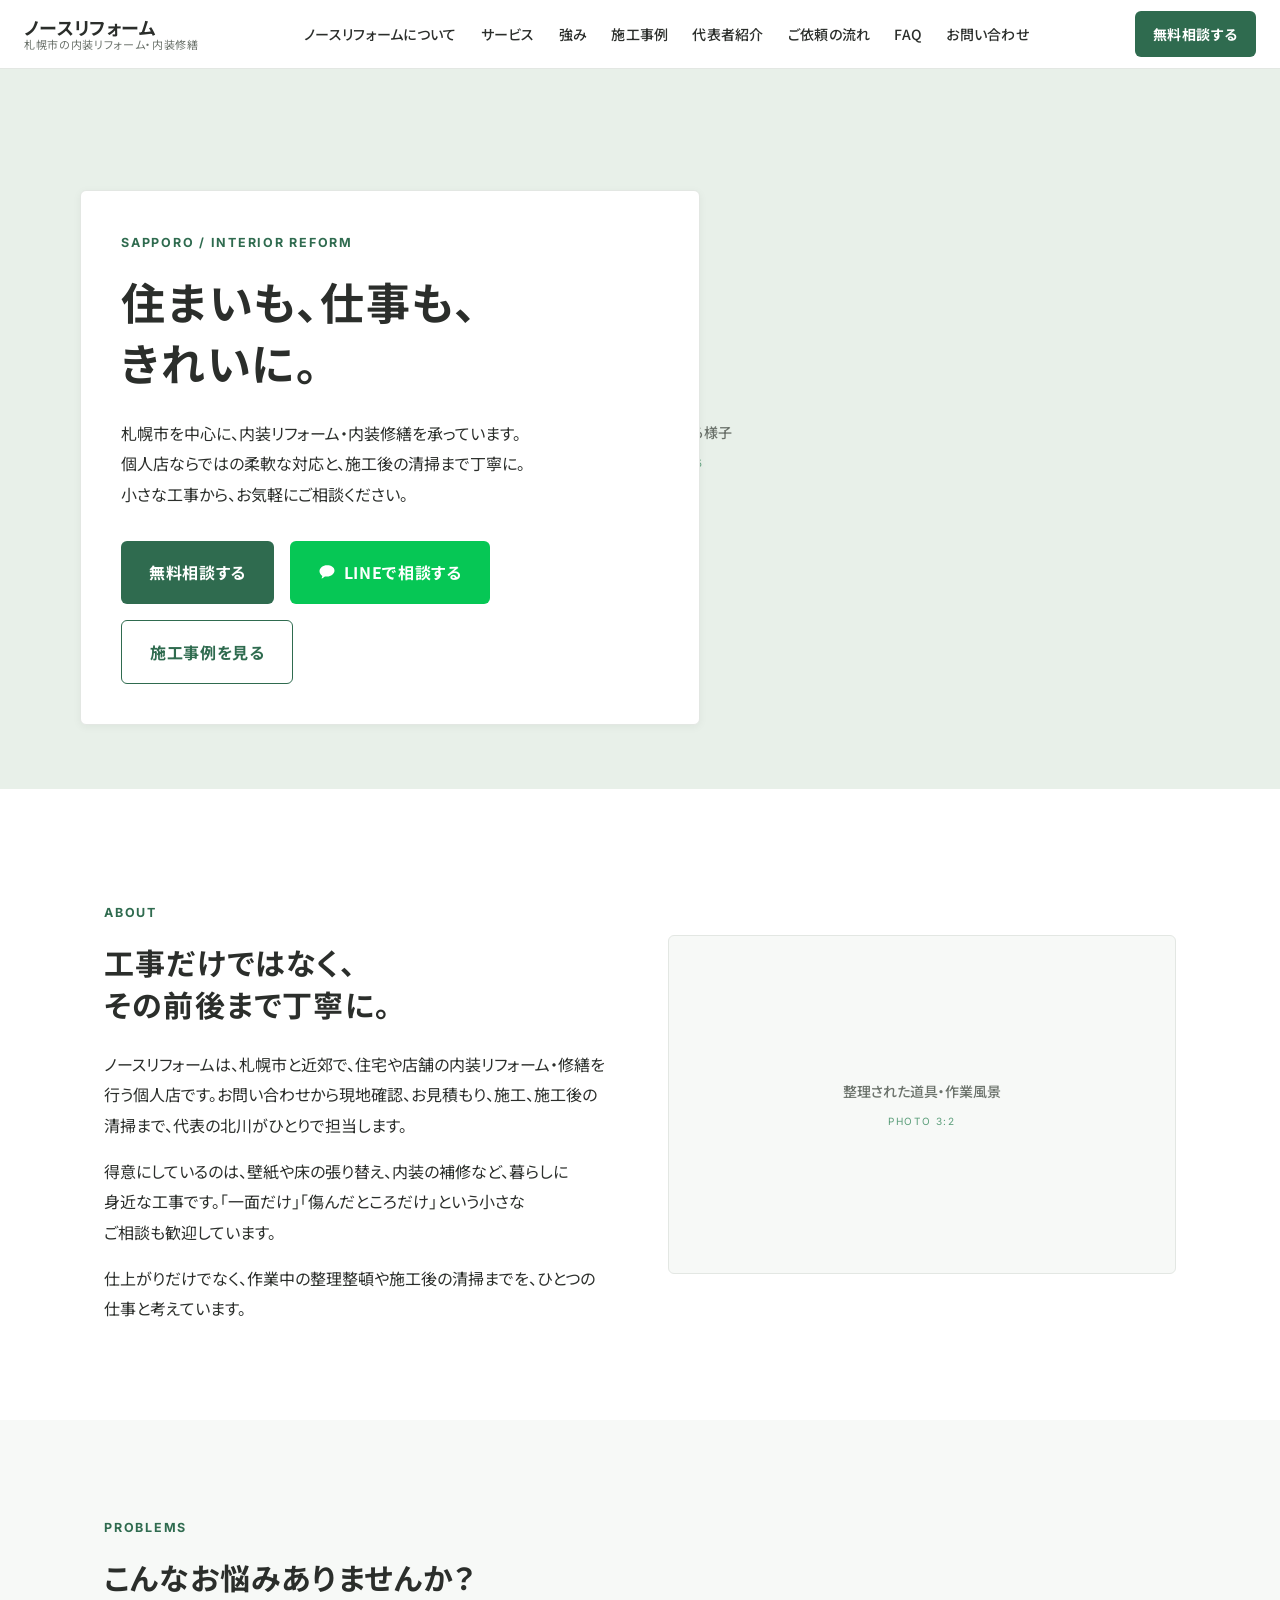
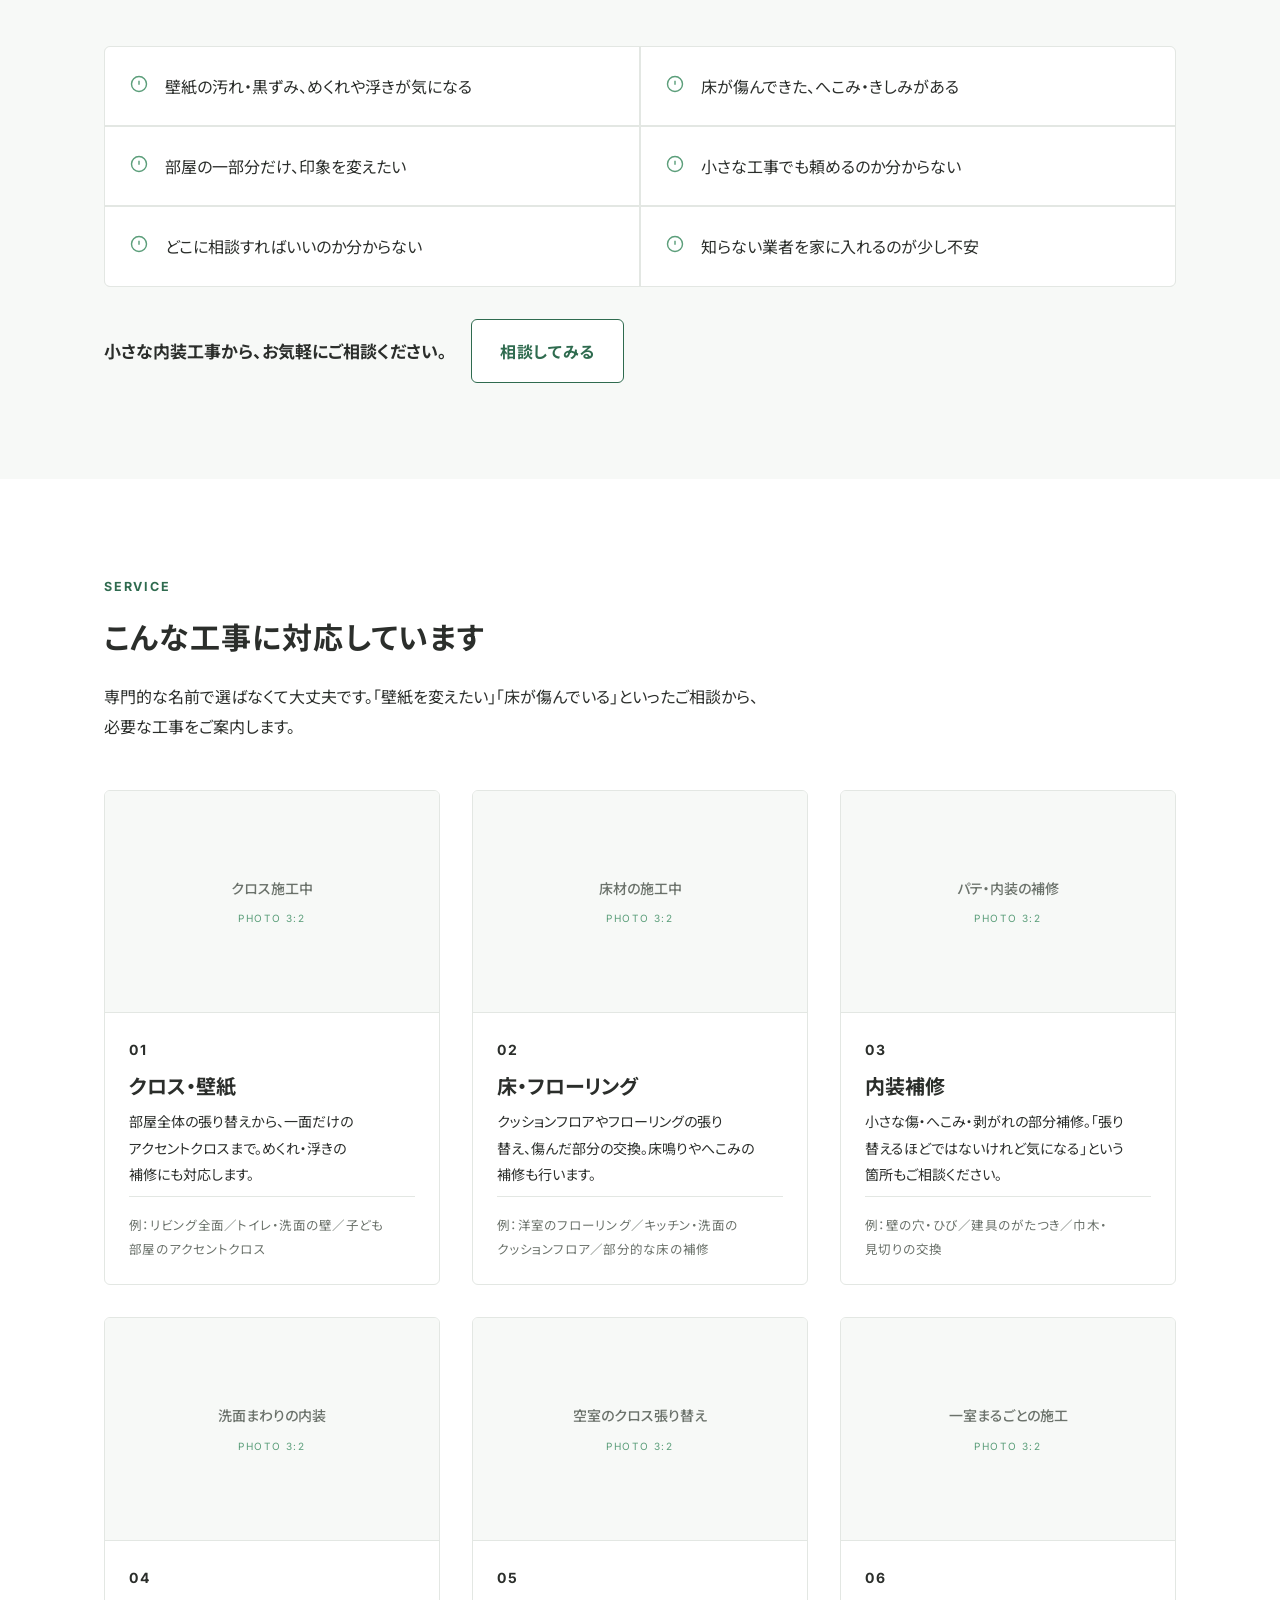
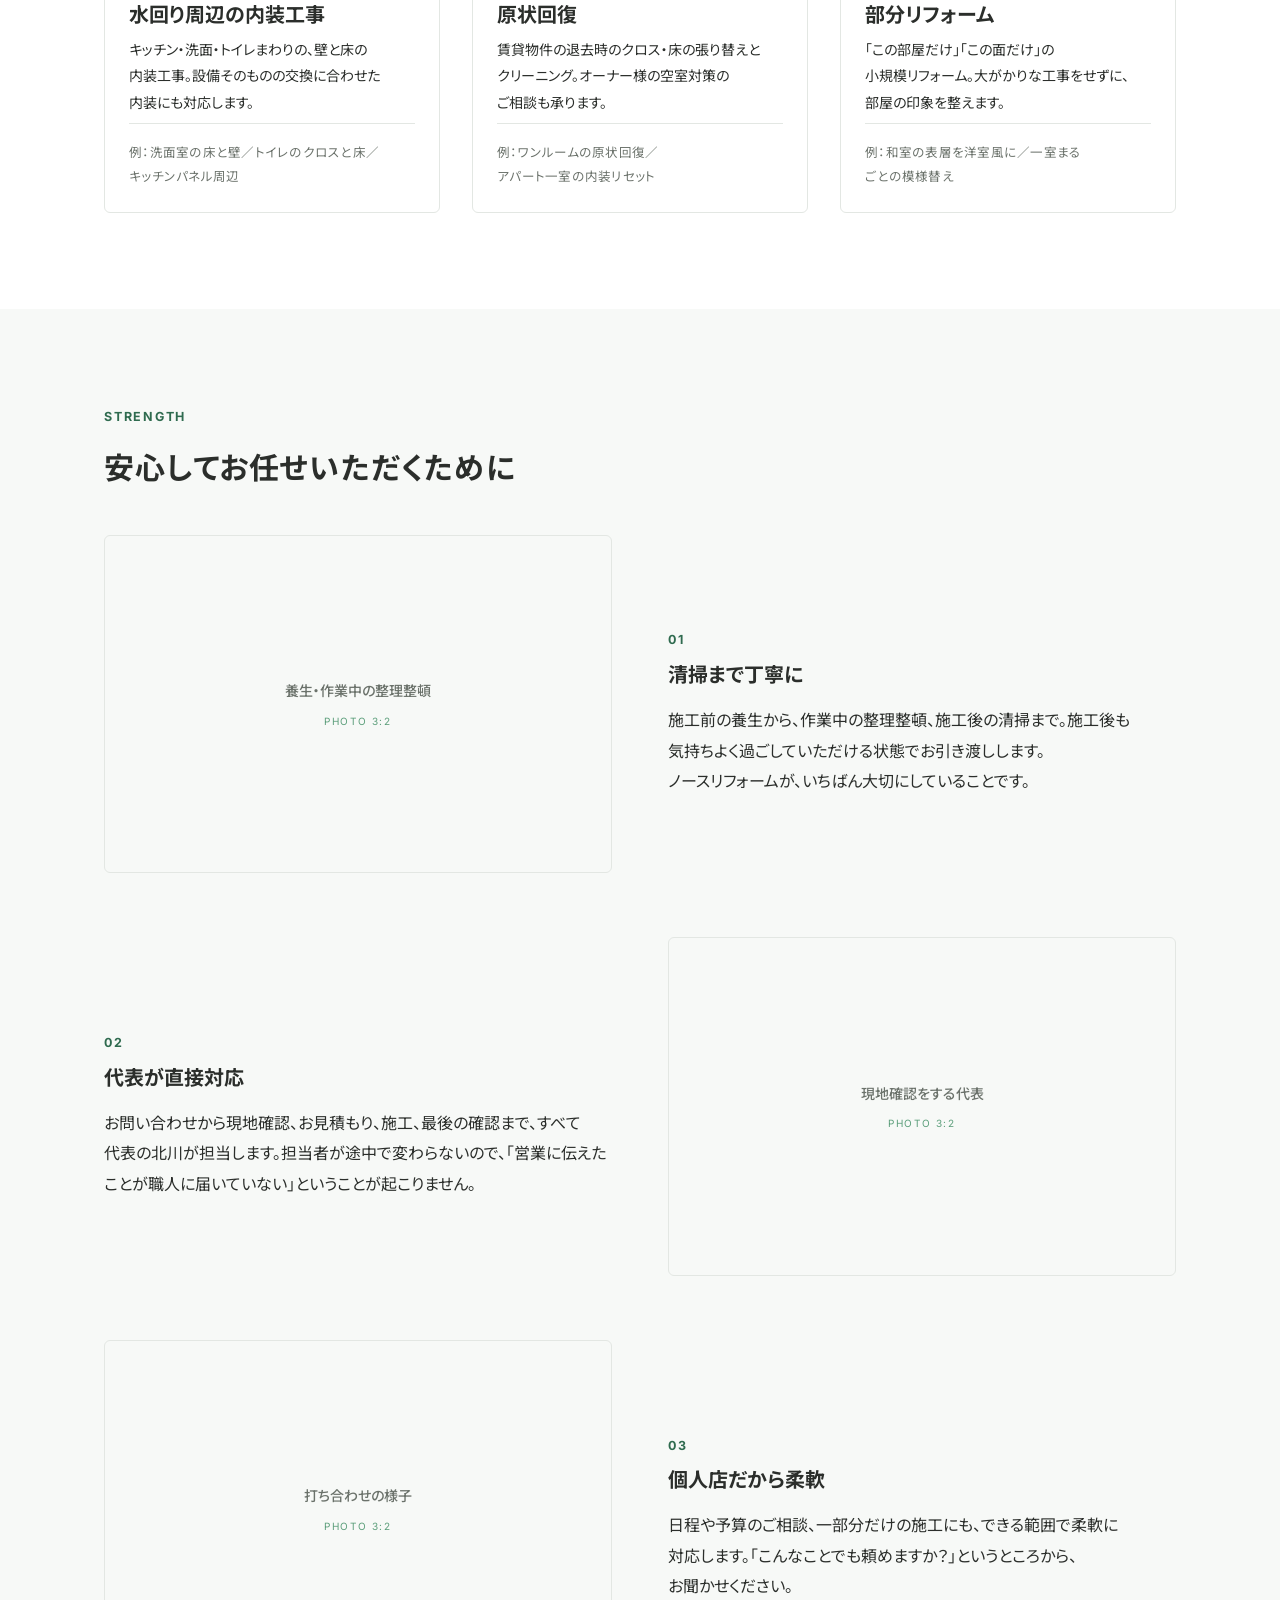
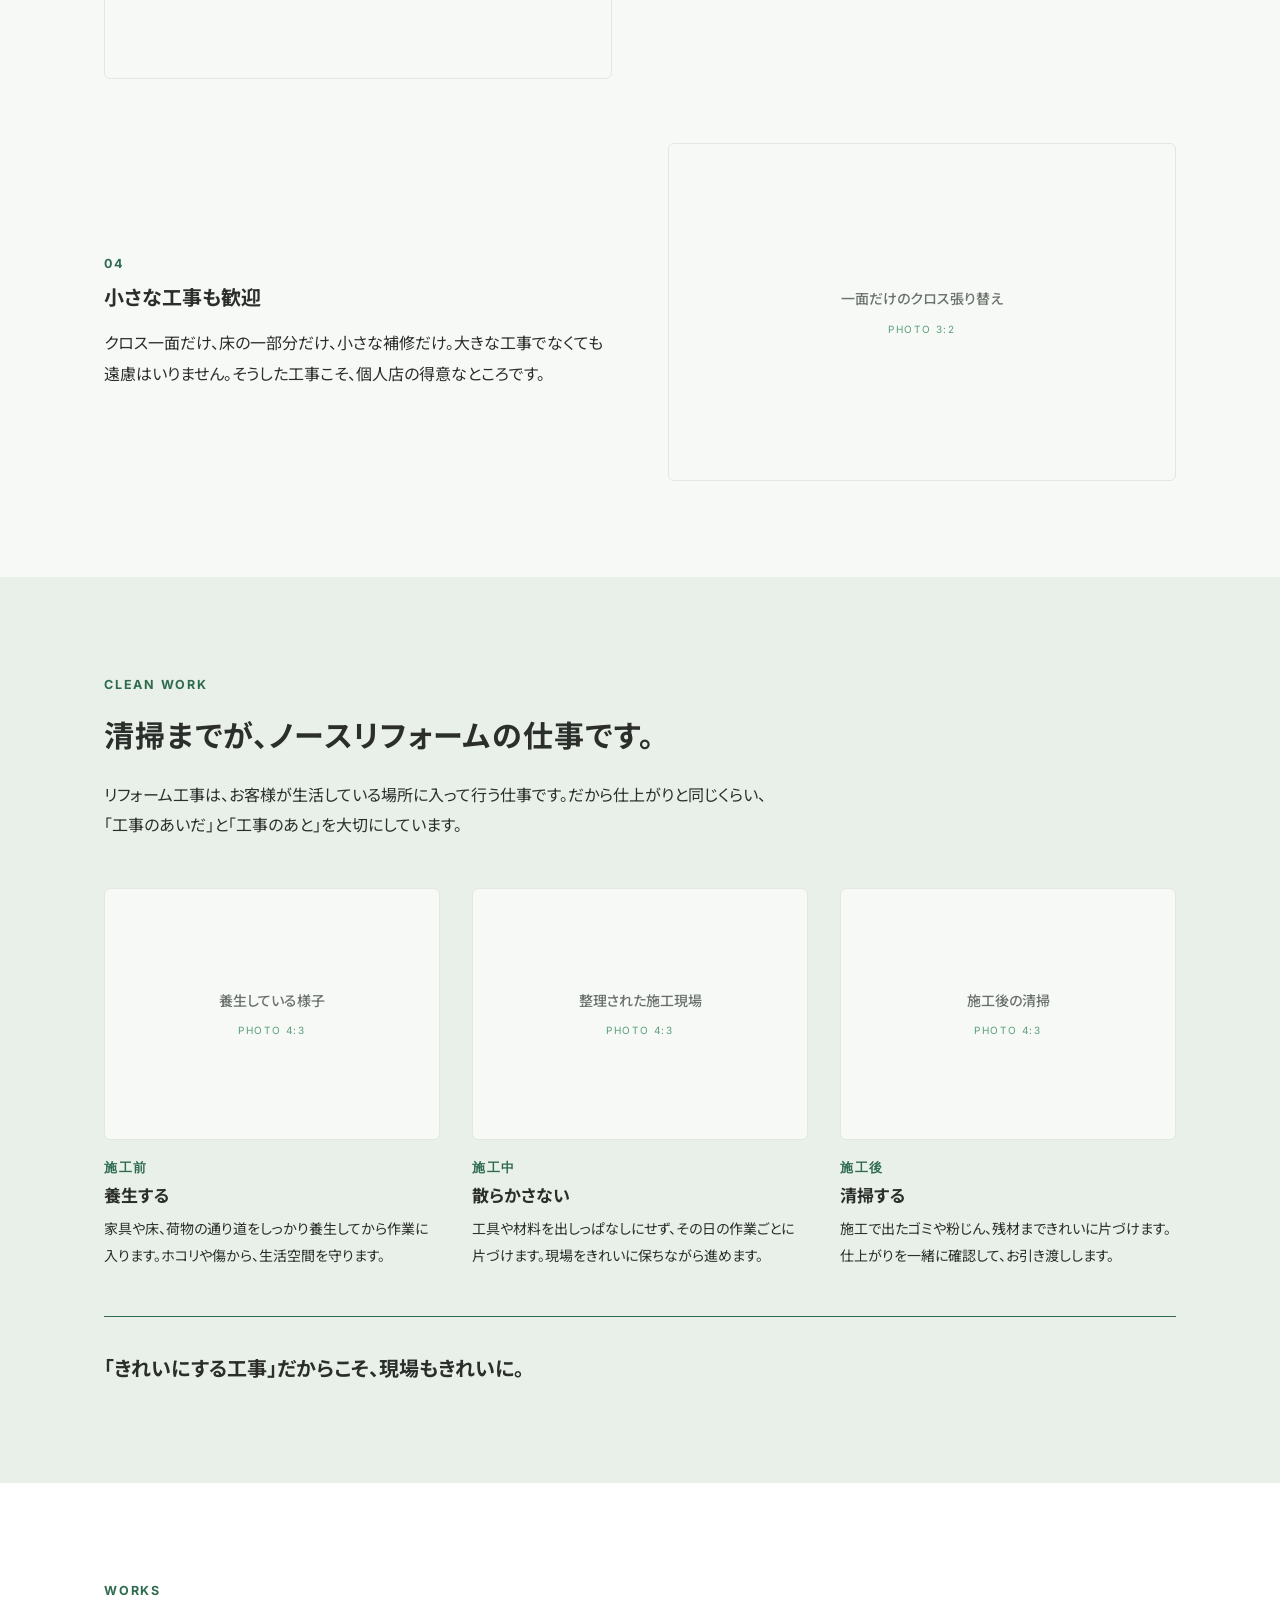
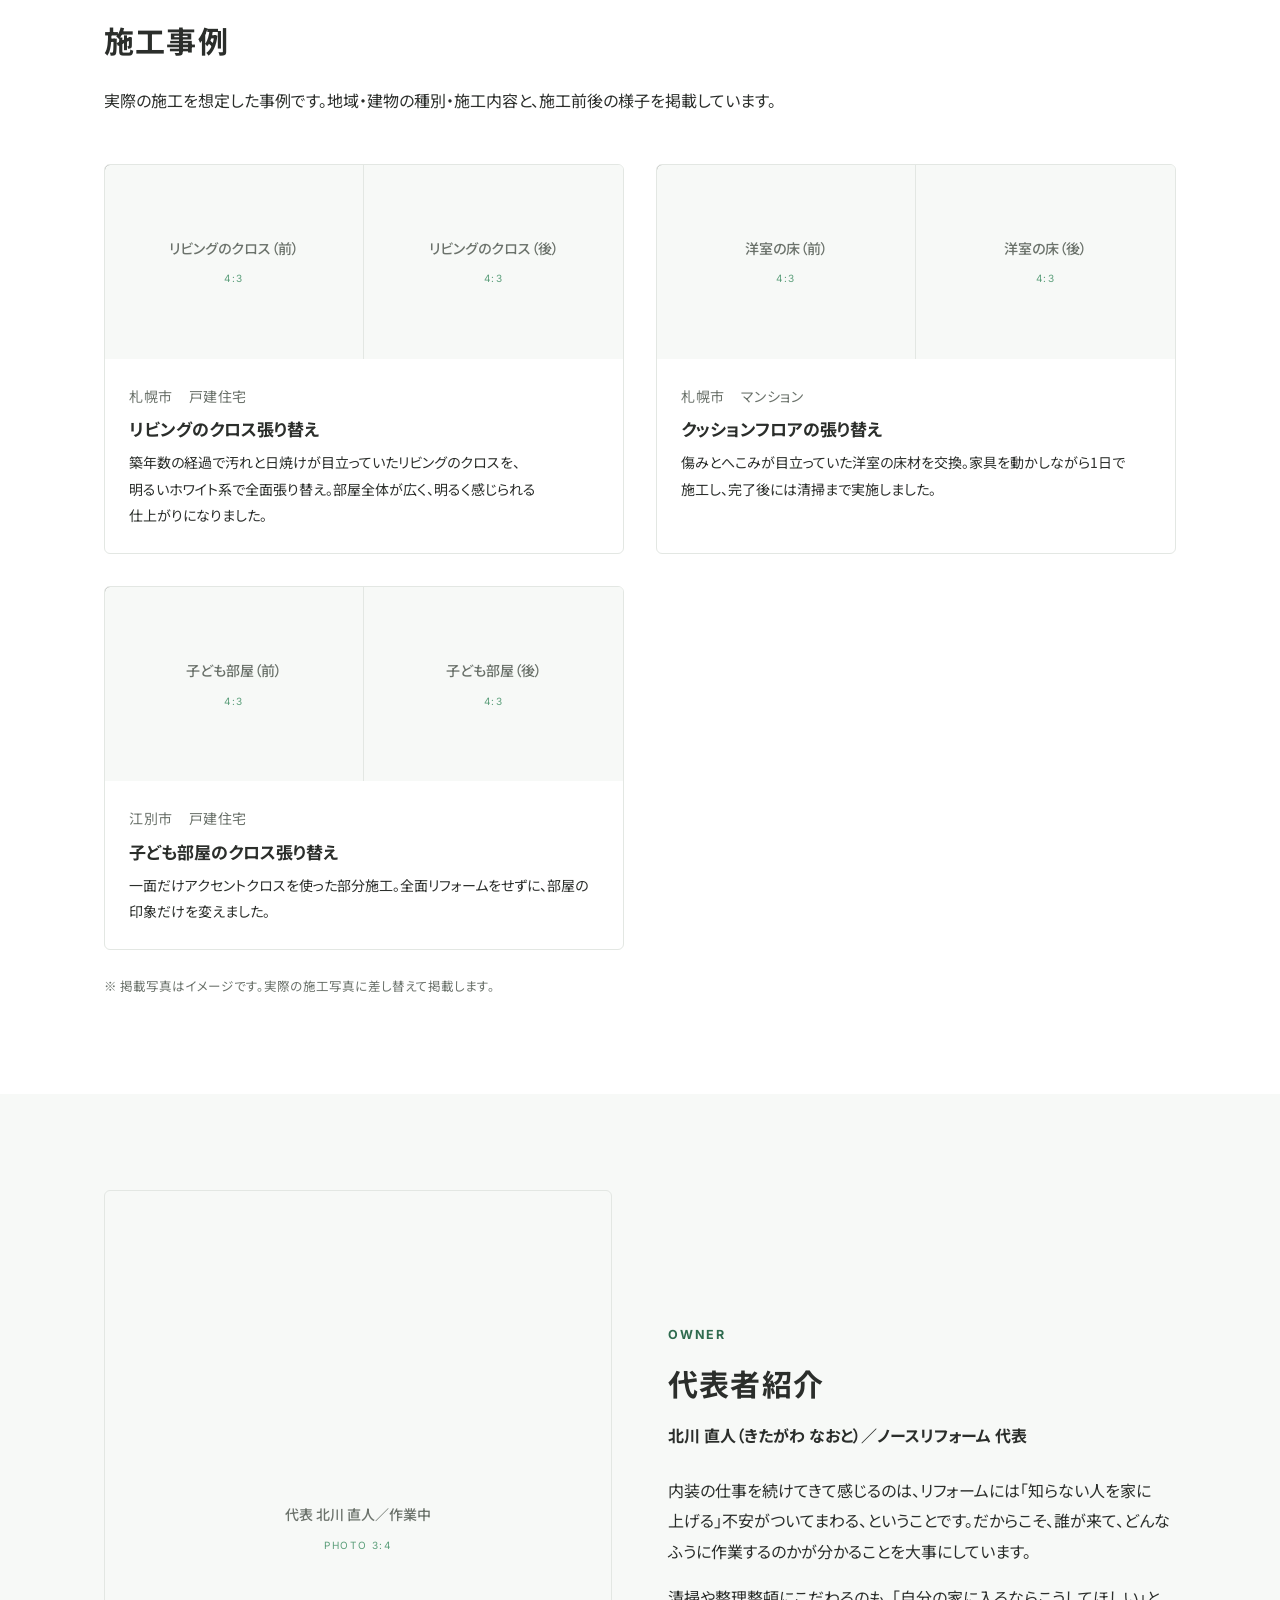
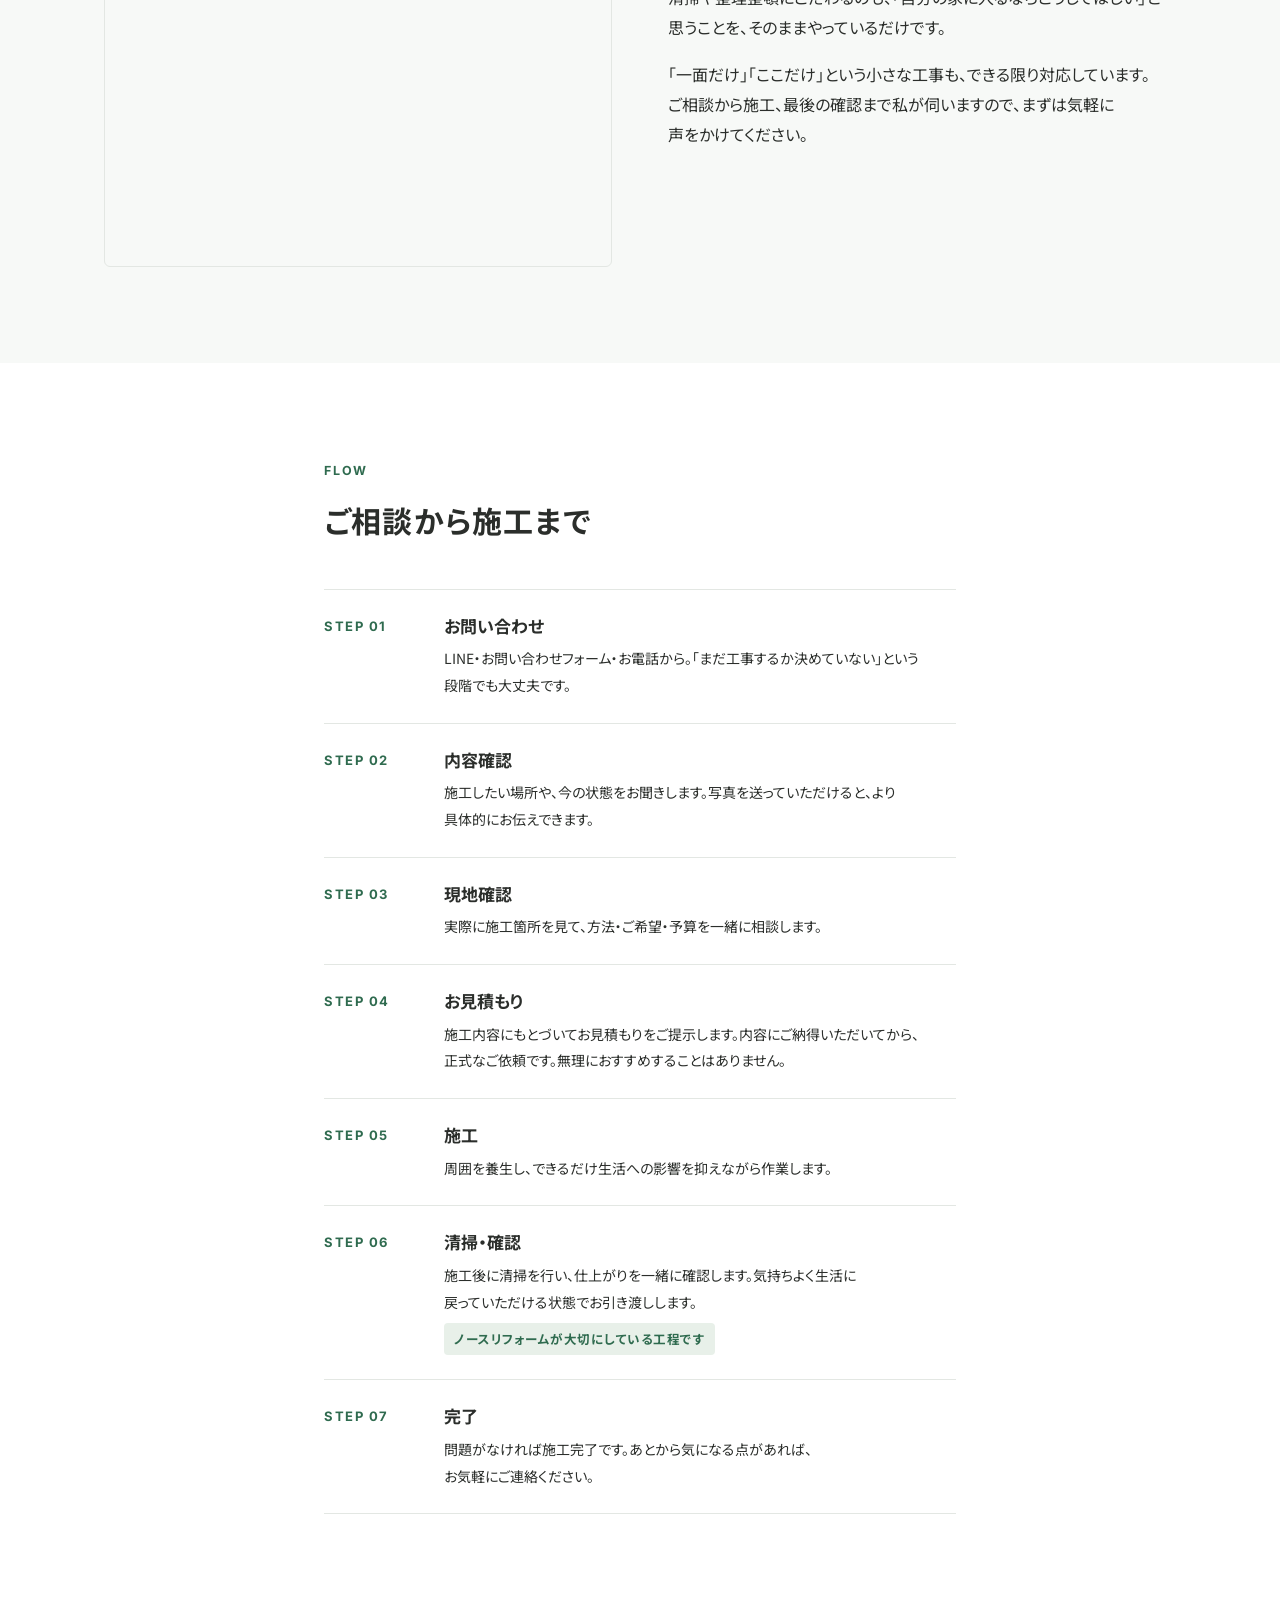
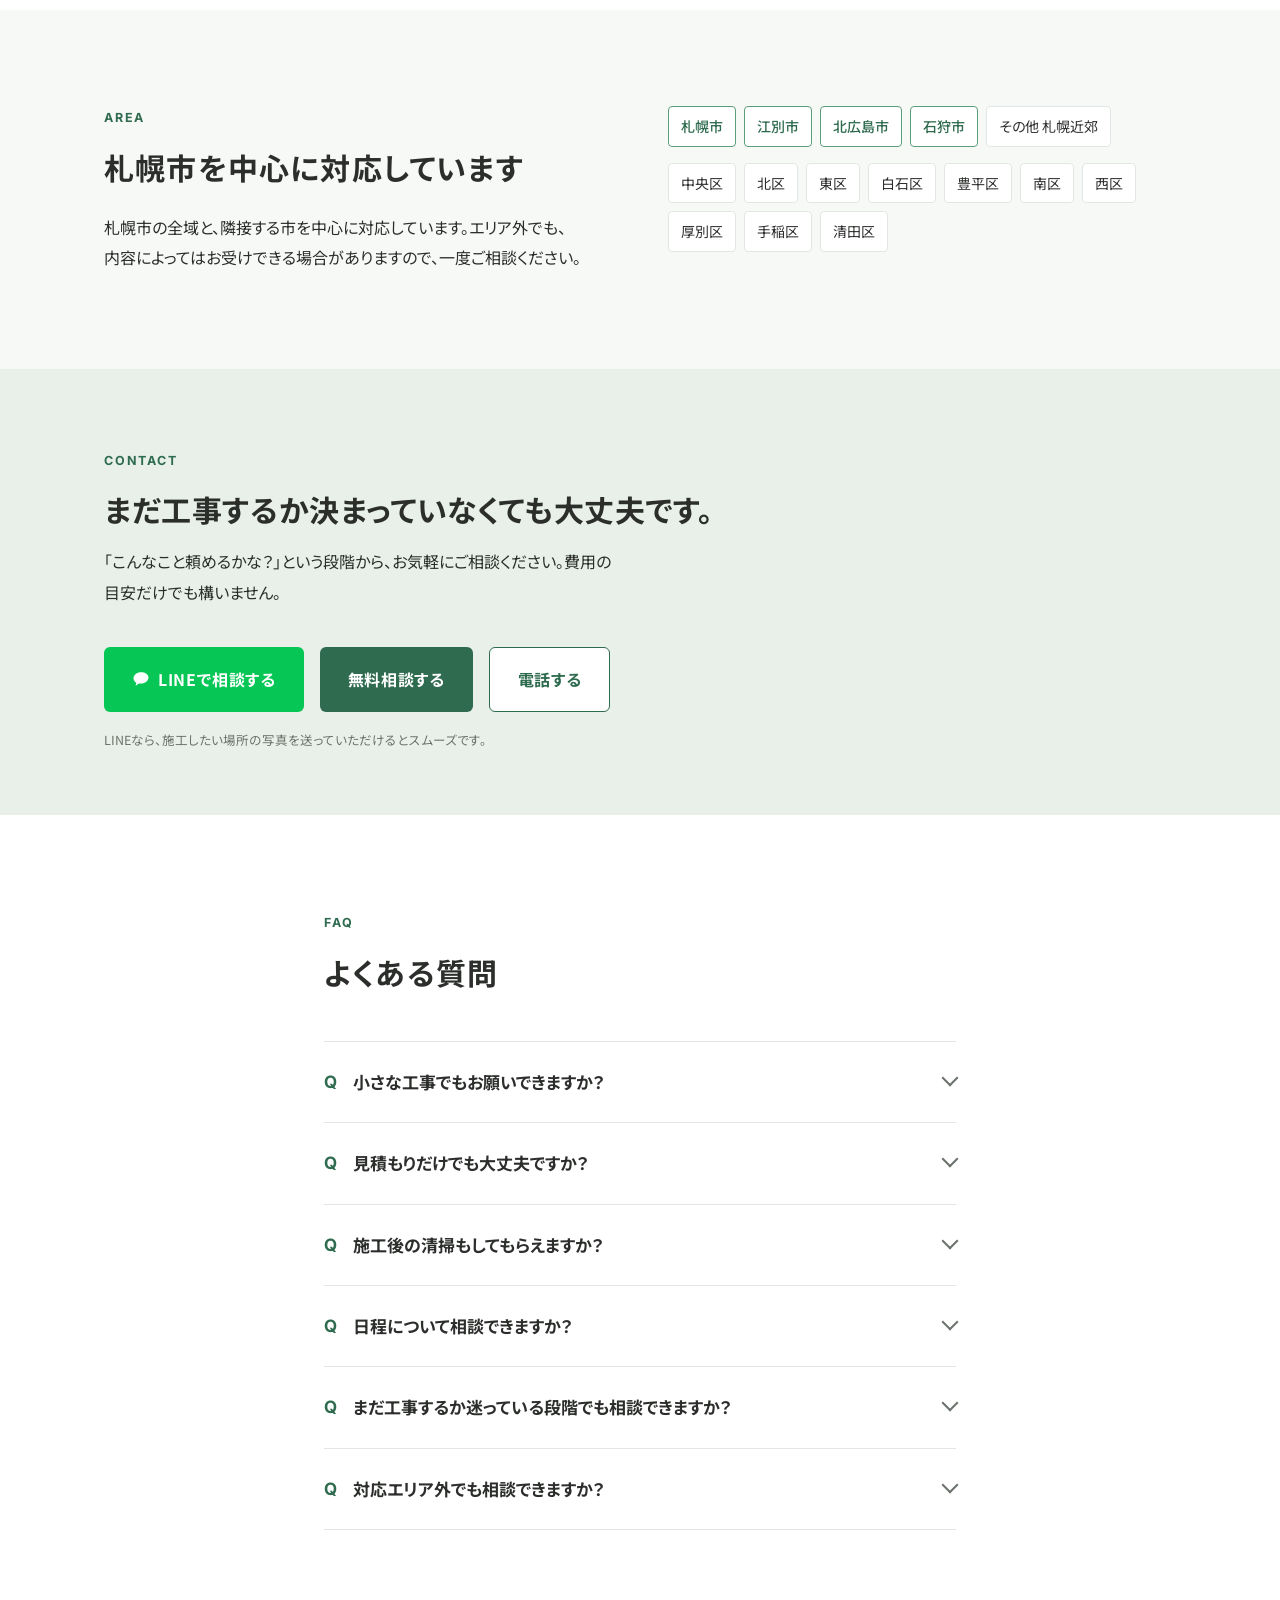
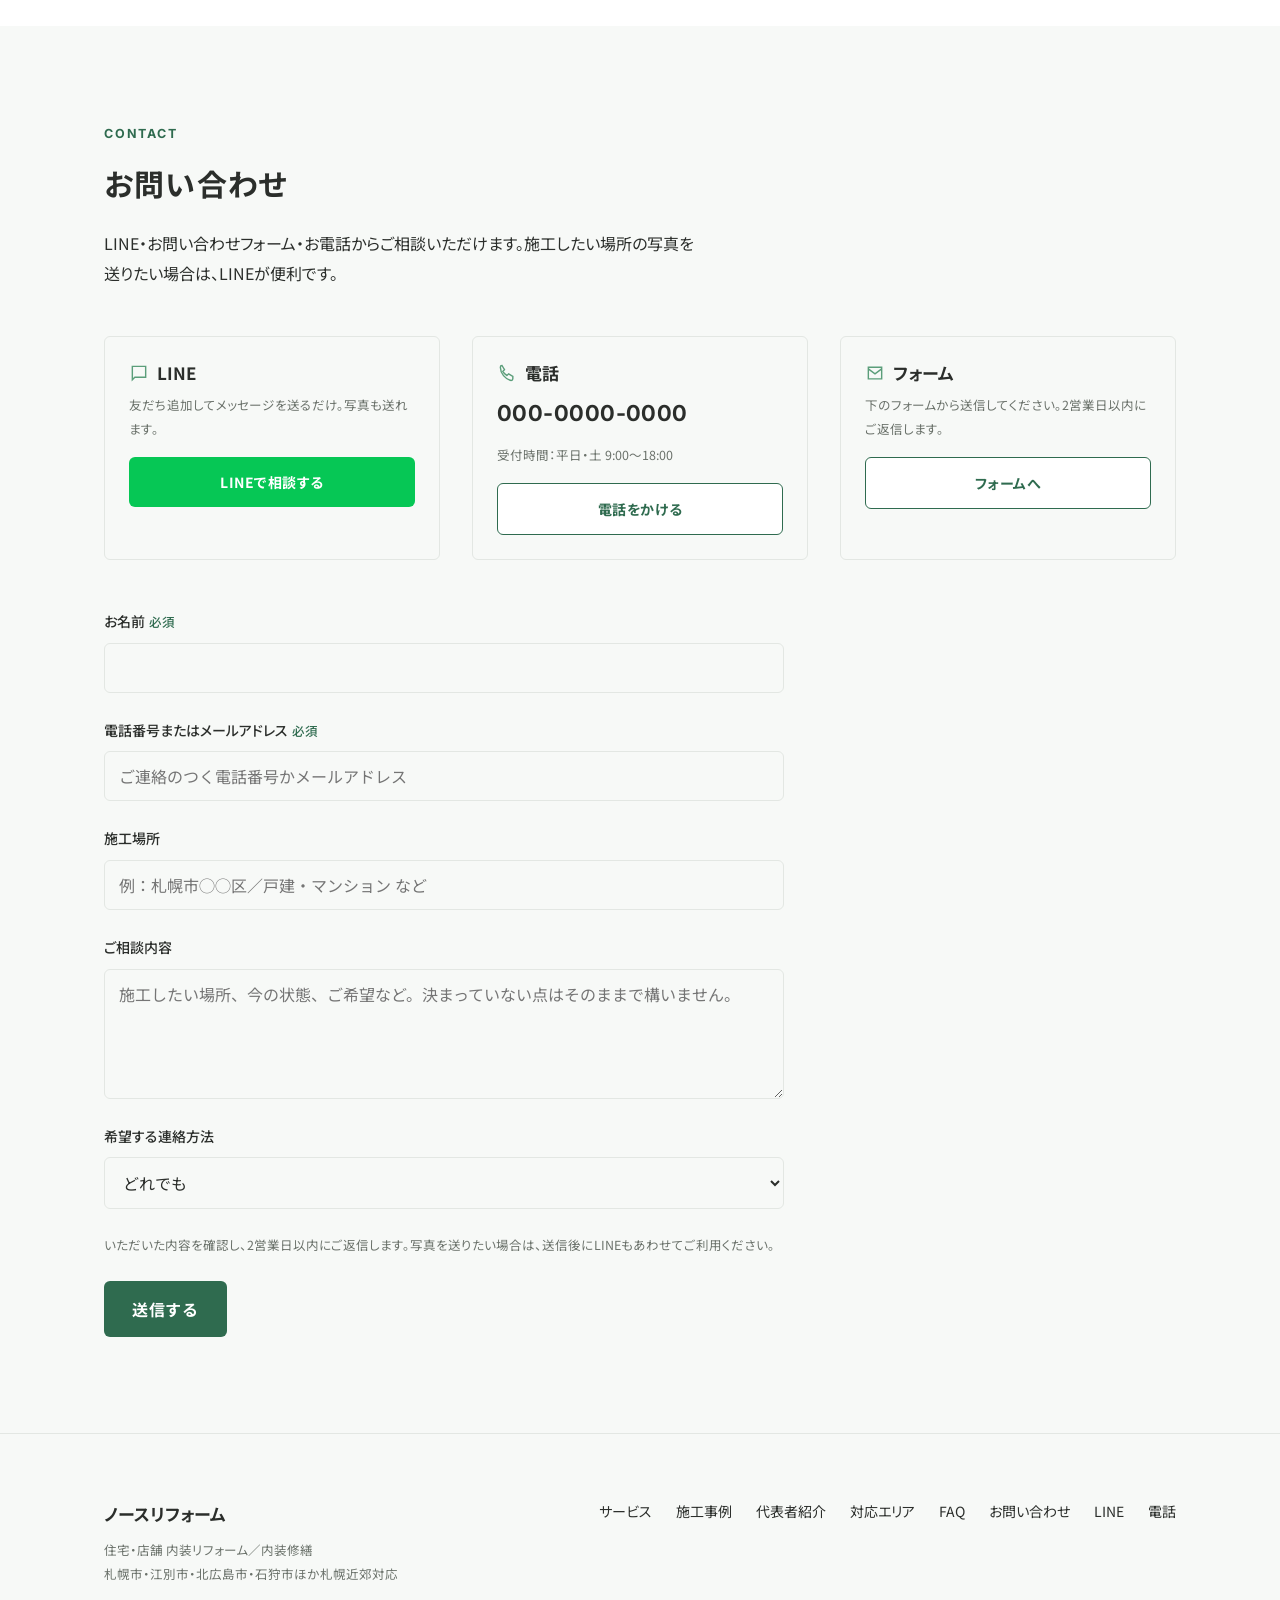
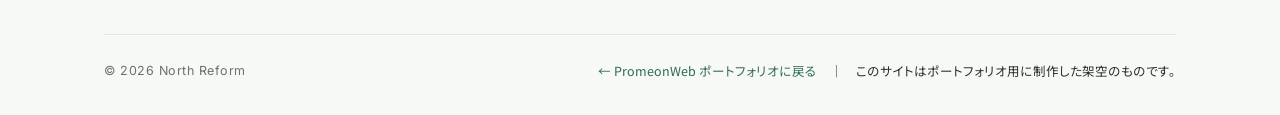
==== commit ad7e028a: "サイト更新" ====
--- a/samples/01-north-reform/index.html
+++ b/samples/01-north-reform/index.html
@@ -296,13 +296,15 @@
   letter-spacing: 0.14em; color: var(--color-primary);
 }
 .two-col h3 { font-size: var(--fs-h3); margin-top: var(--space-8); }
+/* About / Owner / Area の見出しは section-head の外にあるため H2 スケールを明示（DESIGN.md §3） */
+.col-text > h2 { font-size: var(--fs-h2); letter-spacing: 0.04em; }
 .two-col .col-text p { margin-top: var(--space-16); text-wrap: pretty; word-break: auto-phrase; }
 
 /* ---------- problems ---------- */
 .problem-list { display: grid; grid-template-columns: repeat(2, 1fr); gap: 2px; background: var(--color-border); border: var(--border); border-radius: var(--radius); overflow: hidden; }
 .problem-list li { background: var(--color-bg); padding: var(--space-24); display: flex; gap: var(--space-16); align-items: flex-start; }
 .problem-list li svg { flex: none; width: 20px; height: 20px; stroke: var(--color-secondary); margin-top: 3px; }
-.problem-list li span { font-size: var(--fs-body); }
+.problem-list li span { font-size: var(--fs-body); text-wrap: pretty; word-break: auto-phrase; }
 .problems-close { margin-top: var(--space-32); display: flex; flex-wrap: wrap; align-items: center; gap: var(--space-24); }
 .problems-close p { font-size: var(--fs-h4); font-weight: 700; }
 @media (max-width: 767px) {
@@ -549,11 +551,11 @@
       <div class="two-col">
         <div class="col-text" data-animate>
           <p class="eyebrow">About</p>
-          <h2 id="about-h">工事だけではなく、その前後まで丁寧に。</h2>
+          <h2 id="about-h">工事だけではなく、<br>その前後まで丁寧に。</h2>
           <div class="prose" style="margin-top: var(--space-24)">
-            <p>ノースリフォームは、札幌市と近郊で、住宅と店舗の内装リフォーム・修繕を行っている個人店です。お問い合わせから現地確認、お見積もり、施工、そして施工後の清掃まで、代表の北川がひとりで担当します。</p>
-            <p>得意にしているのは、壁紙や床の張り替え、内装の補修といった、暮らしに身近な工事です。「一面だけ」「傷んだところだけ」という小さなご相談も歓迎しています。</p>
-            <p>工事の仕上がりだけでなく、作業中の整理整頓と、終わったあとの清掃まで含めて“ひとつの仕事”と考えています。</p>
+            <p>ノースリフォームは、札幌市と近郊で、住宅や店舗の内装リフォーム・修繕を行う個人店です。<span class="nw">お問い合わせ</span>から現地確認、お見積もり、施工、施工後の清掃まで、代表の北川がひとりで担当します。</p>
+            <p>得意にしているのは、壁紙や床の張り替え、内装の補修など、暮らしに身近な工事です。「一面だけ」「傷んだところだけ」という小さなご相談も歓迎しています。</p>
+            <p>仕上がりだけでなく、作業中の整理整頓や施工後の清掃までを、ひとつの仕事と考えています。</p>
           </div>
         </div>
         <div class="col-media" data-animate>
@@ -577,11 +579,9 @@
       </div>
 
       <ul class="problem-list" data-animate>
-        <li><svg viewBox="0 0 24 24" fill="none" stroke-width="1.7"><circle cx="12" cy="12" r="9"/><path d="M12 8v5M12 16h.01"/></svg><span>壁紙が汚れてきた・黒ずみが気になる</span></li>
-        <li><svg viewBox="0 0 24 24" fill="none" stroke-width="1.7"><circle cx="12" cy="12" r="9"/><path d="M12 8v5M12 16h.01"/></svg><span>クロスがめくれてきた・浮いてきた</span></li>
+        <li><svg viewBox="0 0 24 24" fill="none" stroke-width="1.7"><circle cx="12" cy="12" r="9"/><path d="M12 8v5M12 16h.01"/></svg><span>壁紙の汚れ・黒ずみ、めくれや浮きが気になる</span></li>
         <li><svg viewBox="0 0 24 24" fill="none" stroke-width="1.7"><circle cx="12" cy="12" r="9"/><path d="M12 8v5M12 16h.01"/></svg><span>床が傷んできた、へこみ・きしみがある</span></li>
         <li><svg viewBox="0 0 24 24" fill="none" stroke-width="1.7"><circle cx="12" cy="12" r="9"/><path d="M12 8v5M12 16h.01"/></svg><span>部屋の一部分だけ、印象を変えたい</span></li>
-        <li><svg viewBox="0 0 24 24" fill="none" stroke-width="1.7"><circle cx="12" cy="12" r="9"/><path d="M12 8v5M12 16h.01"/></svg><span>中古で買った家を、きれいにしたい</span></li>
         <li><svg viewBox="0 0 24 24" fill="none" stroke-width="1.7"><circle cx="12" cy="12" r="9"/><path d="M12 8v5M12 16h.01"/></svg><span>小さな工事でも頼めるのか分からない</span></li>
         <li><svg viewBox="0 0 24 24" fill="none" stroke-width="1.7"><circle cx="12" cy="12" r="9"/><path d="M12 8v5M12 16h.01"/></svg><span>どこに相談すればいいのか分からない</span></li>
         <li><svg viewBox="0 0 24 24" fill="none" stroke-width="1.7"><circle cx="12" cy="12" r="9"/><path d="M12 8v5M12 16h.01"/></svg><span>知らない業者を家に入れるのが少し不安</span></li>
@@ -686,7 +686,7 @@
         <div class="col-text">
           <p class="mini-num">01</p>
           <h3>清掃まで丁寧に</h3>
-          <p>施工前の養生から、作業中の整理整頓、そして施工後の清掃まで。ゴミや施工材を残さず、できるだけ施工前より気持ちよく感じていただける状態でお引き渡しします。ノースリフォームが、いちばん大切にしていることです。</p>
+          <p>施工前の養生から、作業中の整理整頓、施工後の清掃まで。施工後も気持ちよく過ごしていただける状態でお引き渡しします。ノースリフォームが、いちばん大切にしていることです。</p>
         </div>
       </div>
 
@@ -697,7 +697,7 @@
         <div class="col-text">
           <p class="mini-num">02</p>
           <h3>代表が直接対応</h3>
-          <p>お問い合わせ・現地確認・お見積もり・施工・確認まで、すべて代表の北川が担当します。担当者が途中で変わらないので、「営業に伝えたことが職人に届いていない」ということが起こりません。</p>
+          <p>お問い合わせから現地確認、お見積もり、施工、最後の確認まで、すべて代表の北川が担当します。担当者が途中で変わらないので、「営業に伝えたことが職人に届いていない」ということが起こりません。</p>
         </div>
       </div>
 
@@ -708,7 +708,7 @@
         <div class="col-text">
           <p class="mini-num">03</p>
           <h3>個人店だから柔軟</h3>
-          <p>小規模な修繕、一部分だけの施工、日程や予算のご相談にも、できる範囲で柔軟に対応します。「こんなことでも頼めますか？」というところから、どうぞお聞かせください。</p>
+          <p>日程や予算のご相談、一部分だけの施工にも、できる範囲で柔軟に対応します。「こんなことでも頼めますか？」というところから、お聞かせください。</p>
         </div>
       </div>
 
@@ -719,7 +719,7 @@
         <div class="col-text">
           <p class="mini-num">04</p>
           <h3>小さな工事も歓迎</h3>
-          <p>クロス一面だけ、床の一部分だけ、小さな補修だけ。大きな工事でなくても遠慮はいりません。むしろ、そうした工事こそ個人店の得意なところです。</p>
+          <p>クロス一面だけ、床の一部分だけ、小さな補修だけ。大きな工事でなくても遠慮はいりません。そうした工事こそ、個人店の得意なところです。</p>
         </div>
       </div>
     </div>
@@ -732,8 +732,8 @@
     <div class="container">
       <div class="section-head" data-animate>
         <p class="eyebrow">Clean Work</p>
-        <h2 id="clean-h">清掃までが、私たちの仕事です。</h2>
-        <p class="lead">リフォーム工事は、お客様が普段生活している場所に入って行う仕事です。だからノースリフォームでは、仕上がりと同じくらい「工事のあいだ」と「工事のあと」を大切にしています。</p>
+        <h2 id="clean-h">清掃までが、<span class="nw">ノースリフォームの仕事です。</span></h2>
+        <p class="lead">リフォーム工事は、お客様が生活している場所に入って行う仕事です。だから仕上がりと同じくらい、「工事のあいだ」と「工事のあと」を大切にしています。</p>
       </div>
 
       <div class="process" data-animate>
@@ -749,14 +749,14 @@
           <div class="media r-4x3"><span class="media__ph"><span>整理された施工現場</span><small>PHOTO 4:3</small></span></div>
           <p class="phase">施工中</p>
           <h3>散らかさない</h3>
-          <p>工具や材料を出しっぱなしにせず、その日の作業が終わるたびに片づけます。現場をきれいに保ちながら進めます。</p>
+          <p>工具や材料を出しっぱなしにせず、その日の作業ごとに片づけます。現場をきれいに保ちながら進めます。</p>
         </div>
         <div class="process__step">
           <!-- PHOTO[clean-3]: 施工後の清掃・粉じん除去・施工材のまとめ。4:3 -->
           <div class="media r-4x3"><span class="media__ph"><span>施工後の清掃</span><small>PHOTO 4:3</small></span></div>
           <p class="phase">施工後</p>
           <h3>清掃する</h3>
-          <p>施工で出たゴミや粉じんを清掃し、施工材を残しません。仕上がりを一緒に確認して、お引き渡しします。</p>
+          <p>施工で出たゴミや粉じん、残材まできれいに片づけます。仕上がりを一緒に確認して、お引き渡しします。</p>
         </div>
       </div>
 
@@ -834,10 +834,9 @@
           <h2 id="owner-h">代表者紹介</h2>
           <p style="margin-top: var(--space-16); font-weight: 700;">北川 直人（きたがわ なおと）／ノースリフォーム 代表</p>
           <div class="prose" style="margin-top: var(--space-24)">
-            <p>内装の仕事を続けてきて感じるのは、リフォームは「知らない人を家に上げる」不安とセットだ、ということです。だからこそ、誰が来て、どんなふうに作業するのかが分かることを大事にしています。</p>
-            <p>清掃や整理整頓にこだわるのは、特別なことをしているつもりはなく、「自分の家に入るならこうしてほしい」と思うことを、そのままやっているだけです。</p>
-            <p>小さな工事だからと、お断りすることはしません。「一面だけ」「ここだけ」というご相談こそ、個人店の得意なところだと思っています。</p>
-            <p>ご相談から施工、最後の確認まで、私が伺います。まずは気軽に声をかけてください。</p>
+            <p>内装の仕事を続けてきて感じるのは、リフォームには「知らない人を家に上げる」不安がついてまわる、ということです。だからこそ、誰が来て、どんなふうに作業するのかが分かることを大事にしています。</p>
+            <p>清掃や整理整頓にこだわるのも、「自分の家に入るならこうしてほしい」と思うことを、そのままやっているだけです。</p>
+            <p>「一面だけ」「ここだけ」という小さな工事も、できる限り対応しています。ご相談から施工、最後の確認まで私が伺いますので、まずは気軽に声をかけてください。</p>
           </div>
         </div>
       </div>
@@ -923,7 +922,7 @@
   <section class="section band bg-accent" aria-labelledby="cta-h">
     <div class="container cta-band" data-animate>
       <p class="eyebrow">Contact</p>
-      <h2 id="cta-h">まだ工事するか決まっていなくても大丈夫です。</h2>
+      <h2 id="cta-h">まだ工事するか<span class="nw">決まっていなくても</span>大丈夫です。</h2>
       <p>「こんなこと頼めるかな？」という段階から、お気軽にご相談ください。費用の目安だけでも構いません。</p>
       <div class="cta-row">
         <a class="btn line" href="#contact">
@@ -958,7 +957,7 @@
         </details>
         <details>
           <summary>施工後の清掃もしてもらえますか？</summary>
-          <div class="faq__a">はい。施工後の清掃まで含めて、ひとつの仕事と考えています。できるだけ気持ちよく生活に戻っていただける状態でお引き渡しします。</div>
+          <div class="faq__a">はい。施工後の清掃までを、ひとつの仕事と考えています。仕上がりを一緒に確認してからお引き渡しします。</div>
         </details>
         <details>
           <summary>日程について相談できますか？</summary>
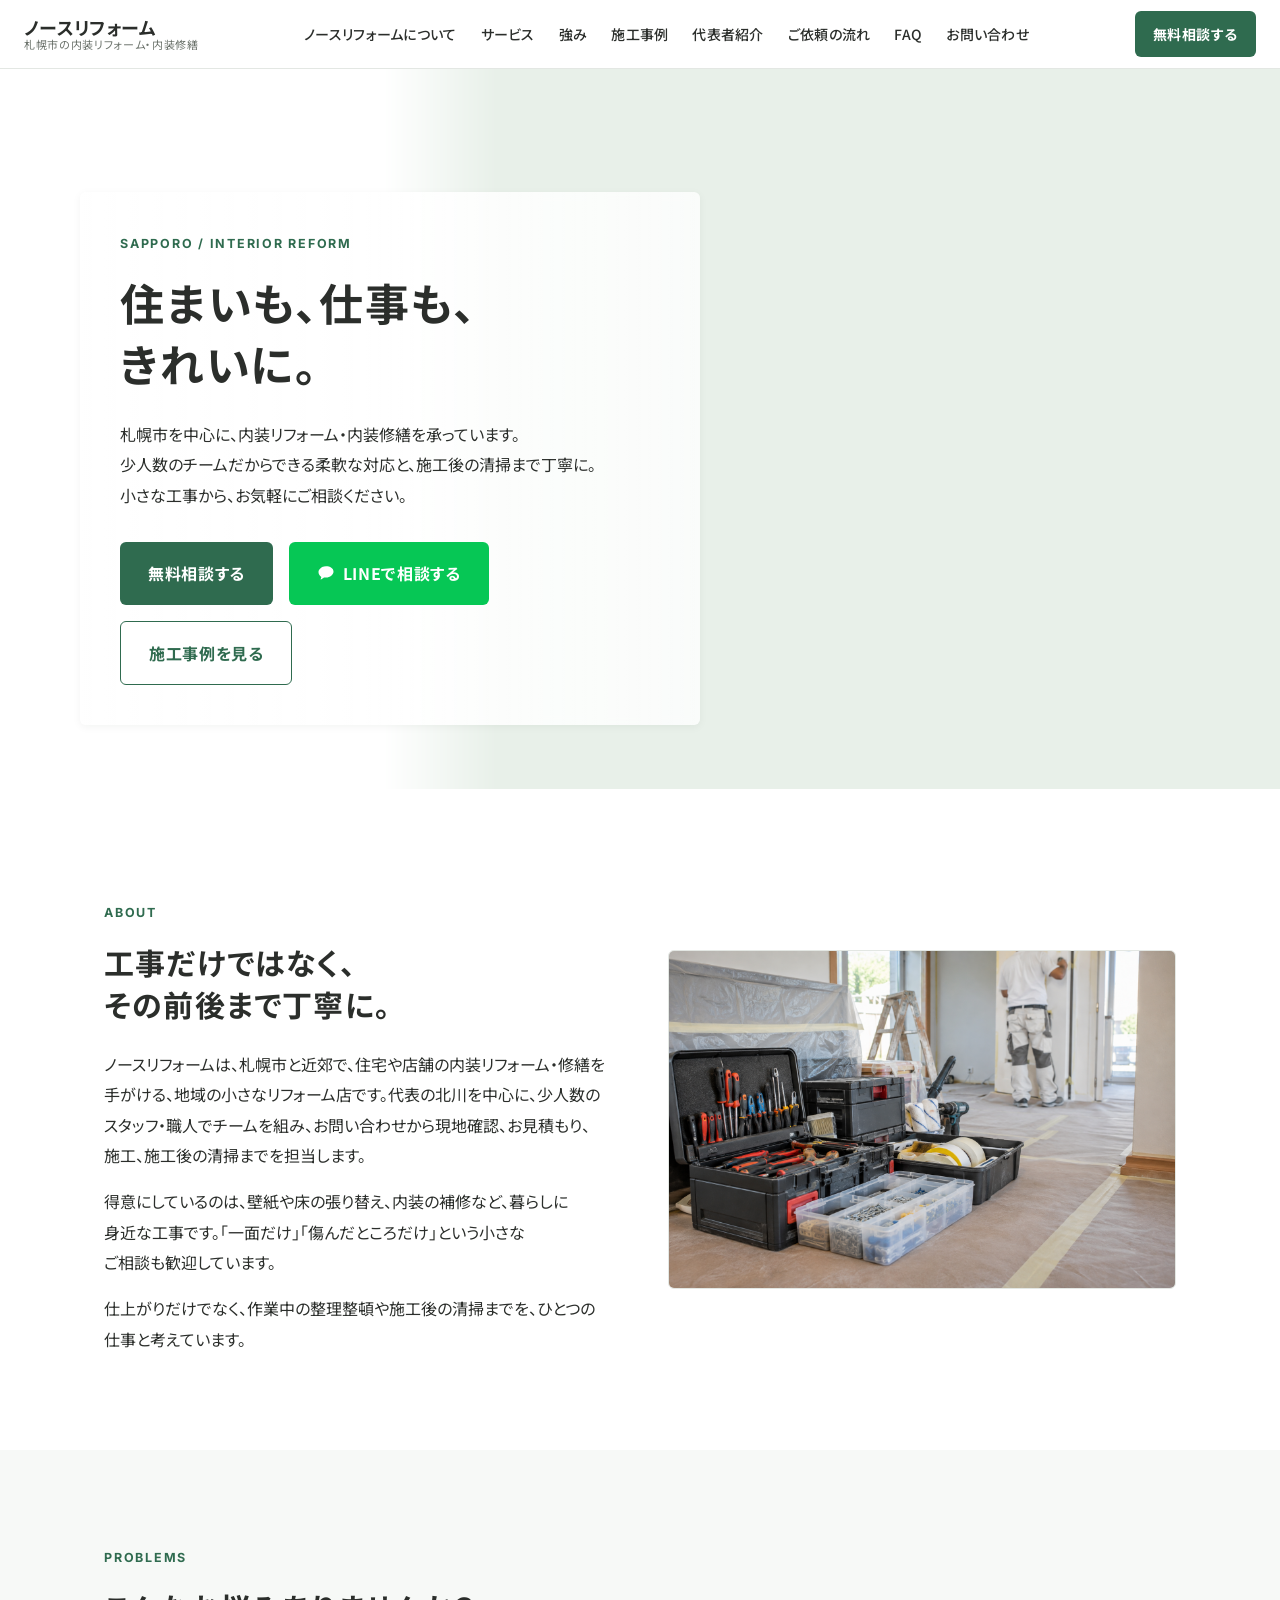
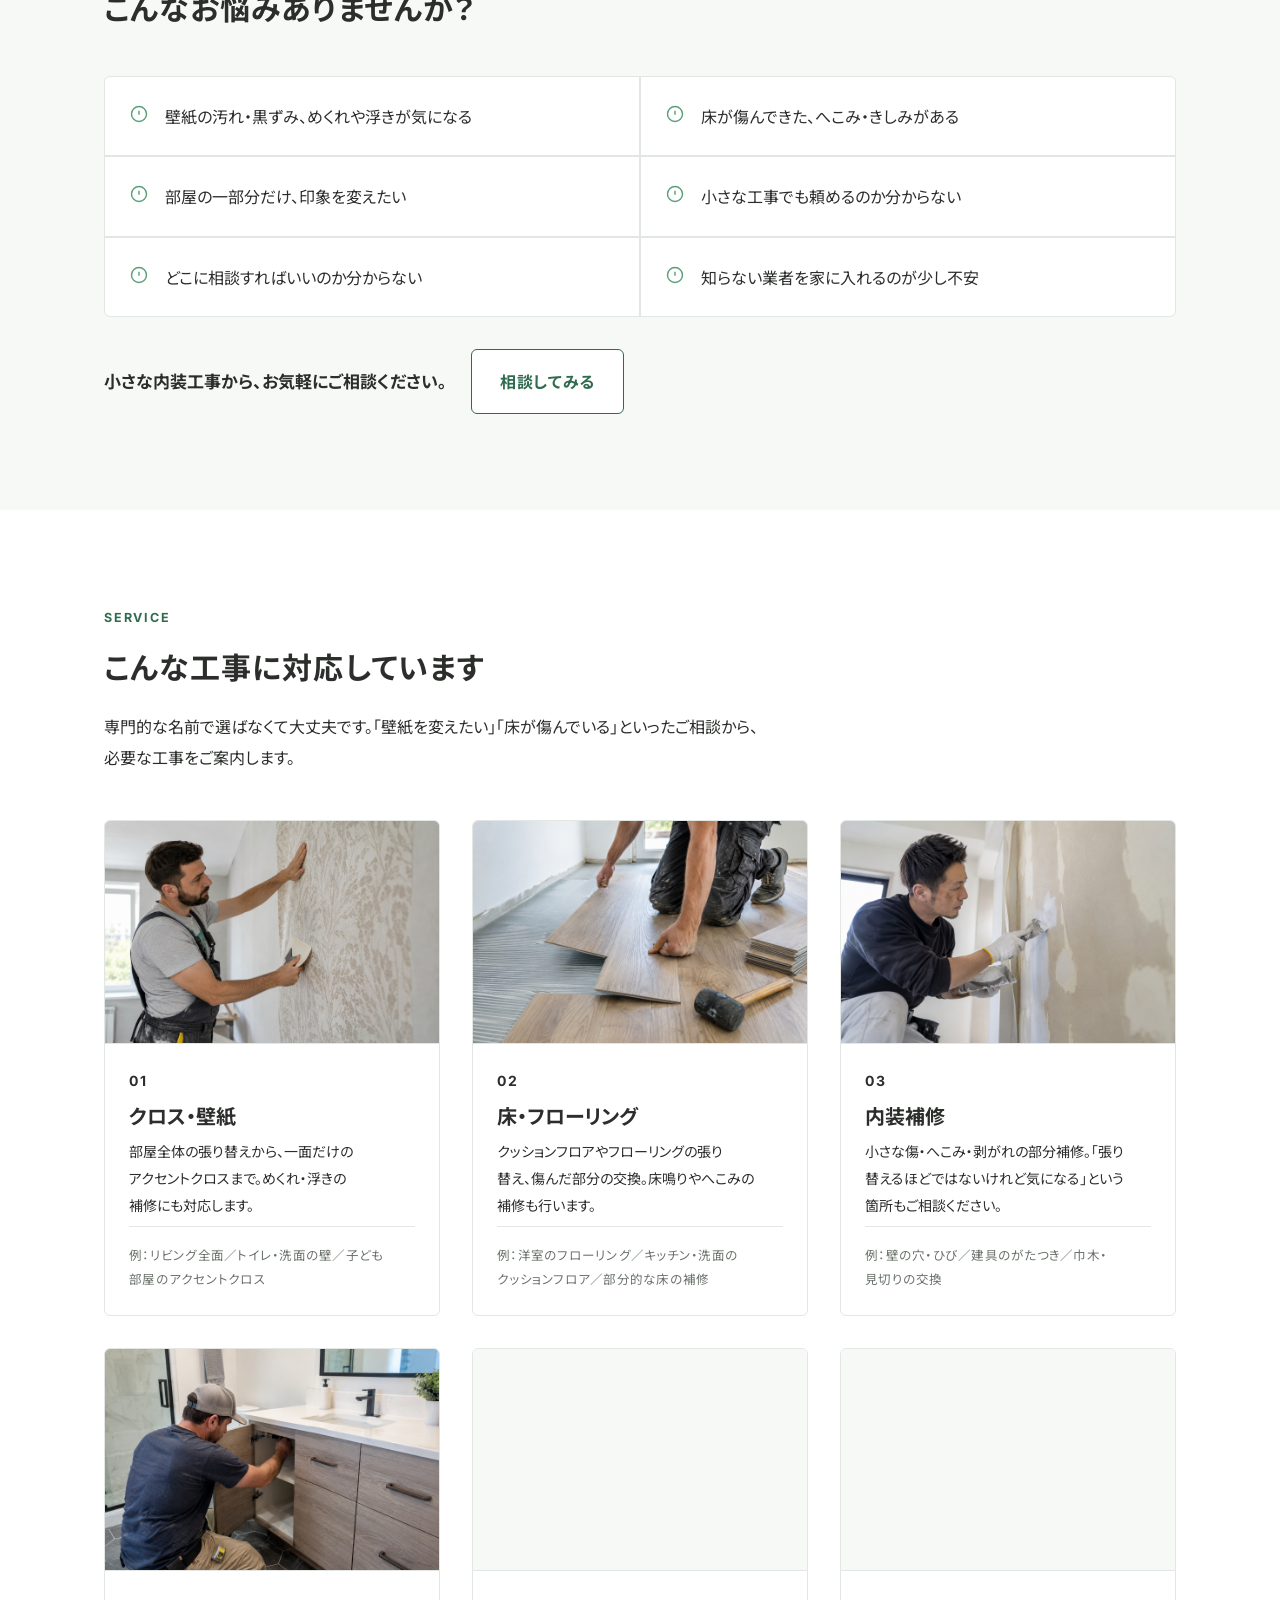
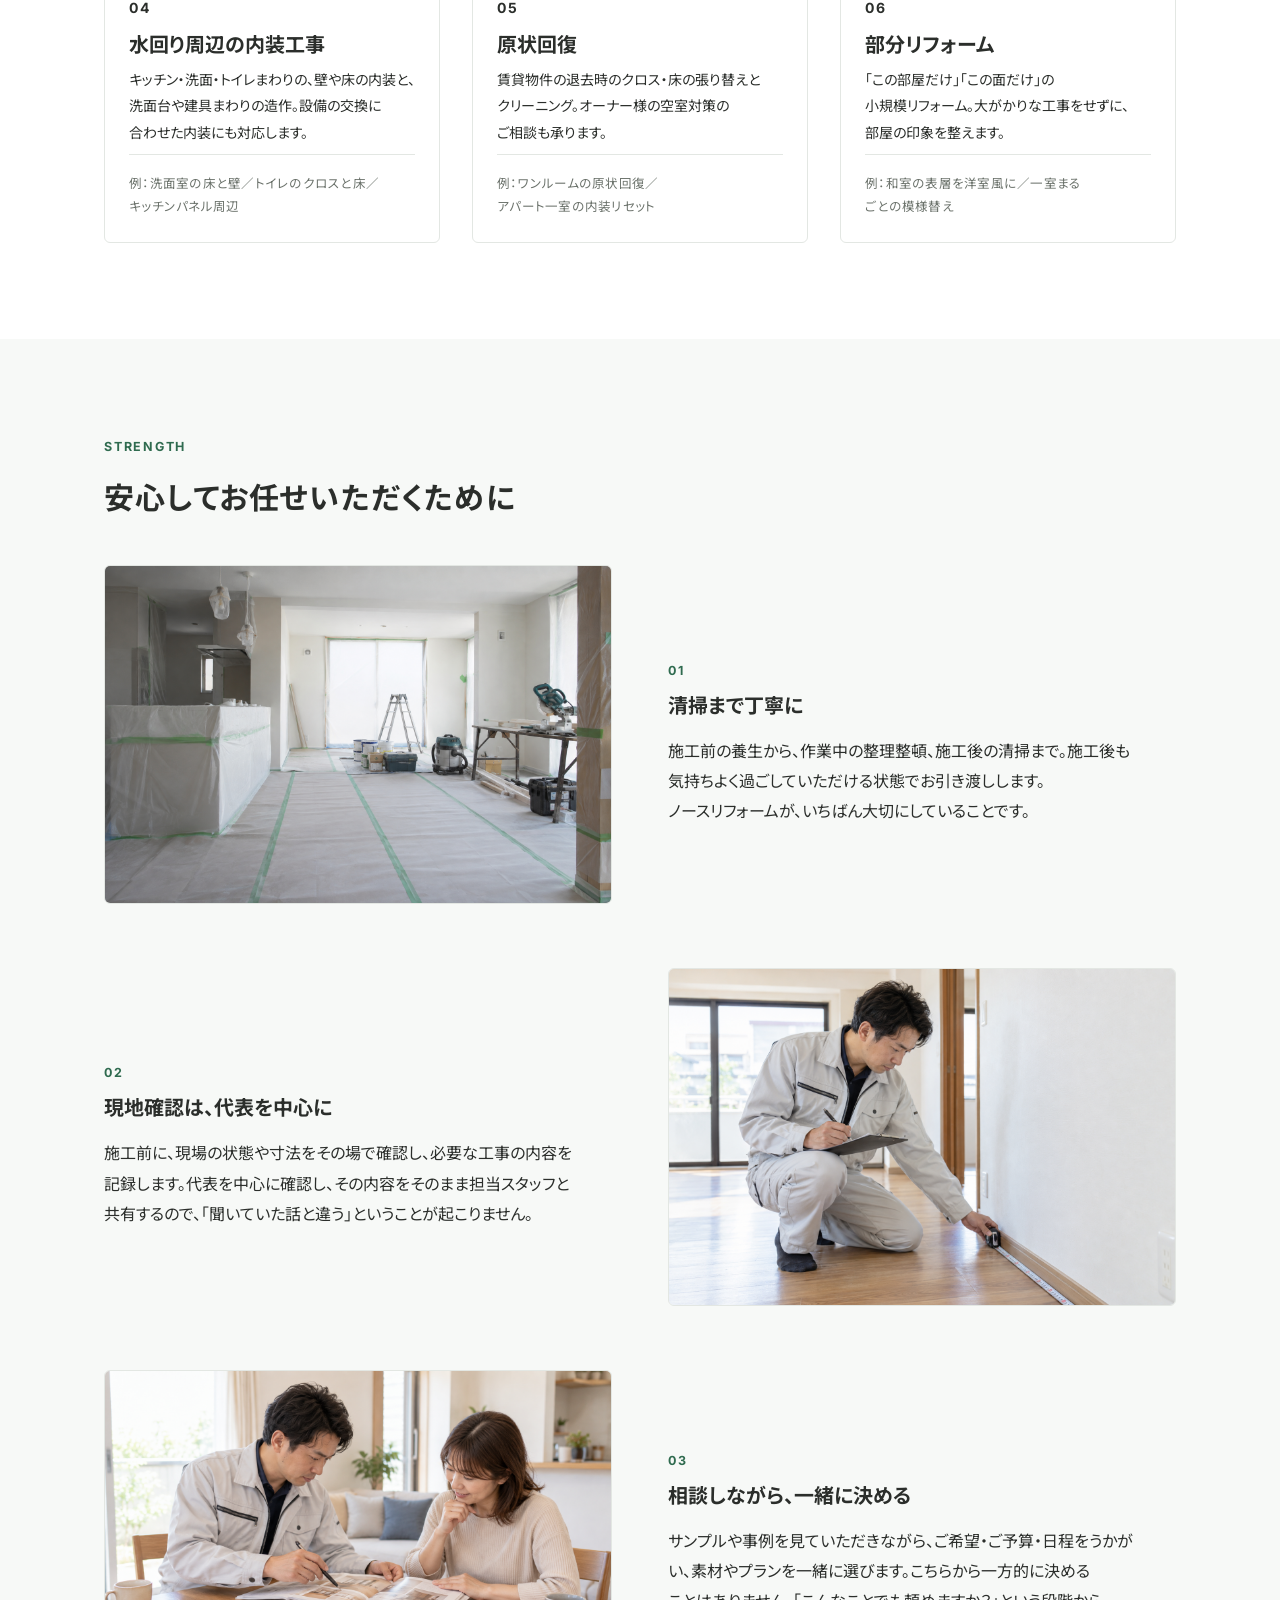
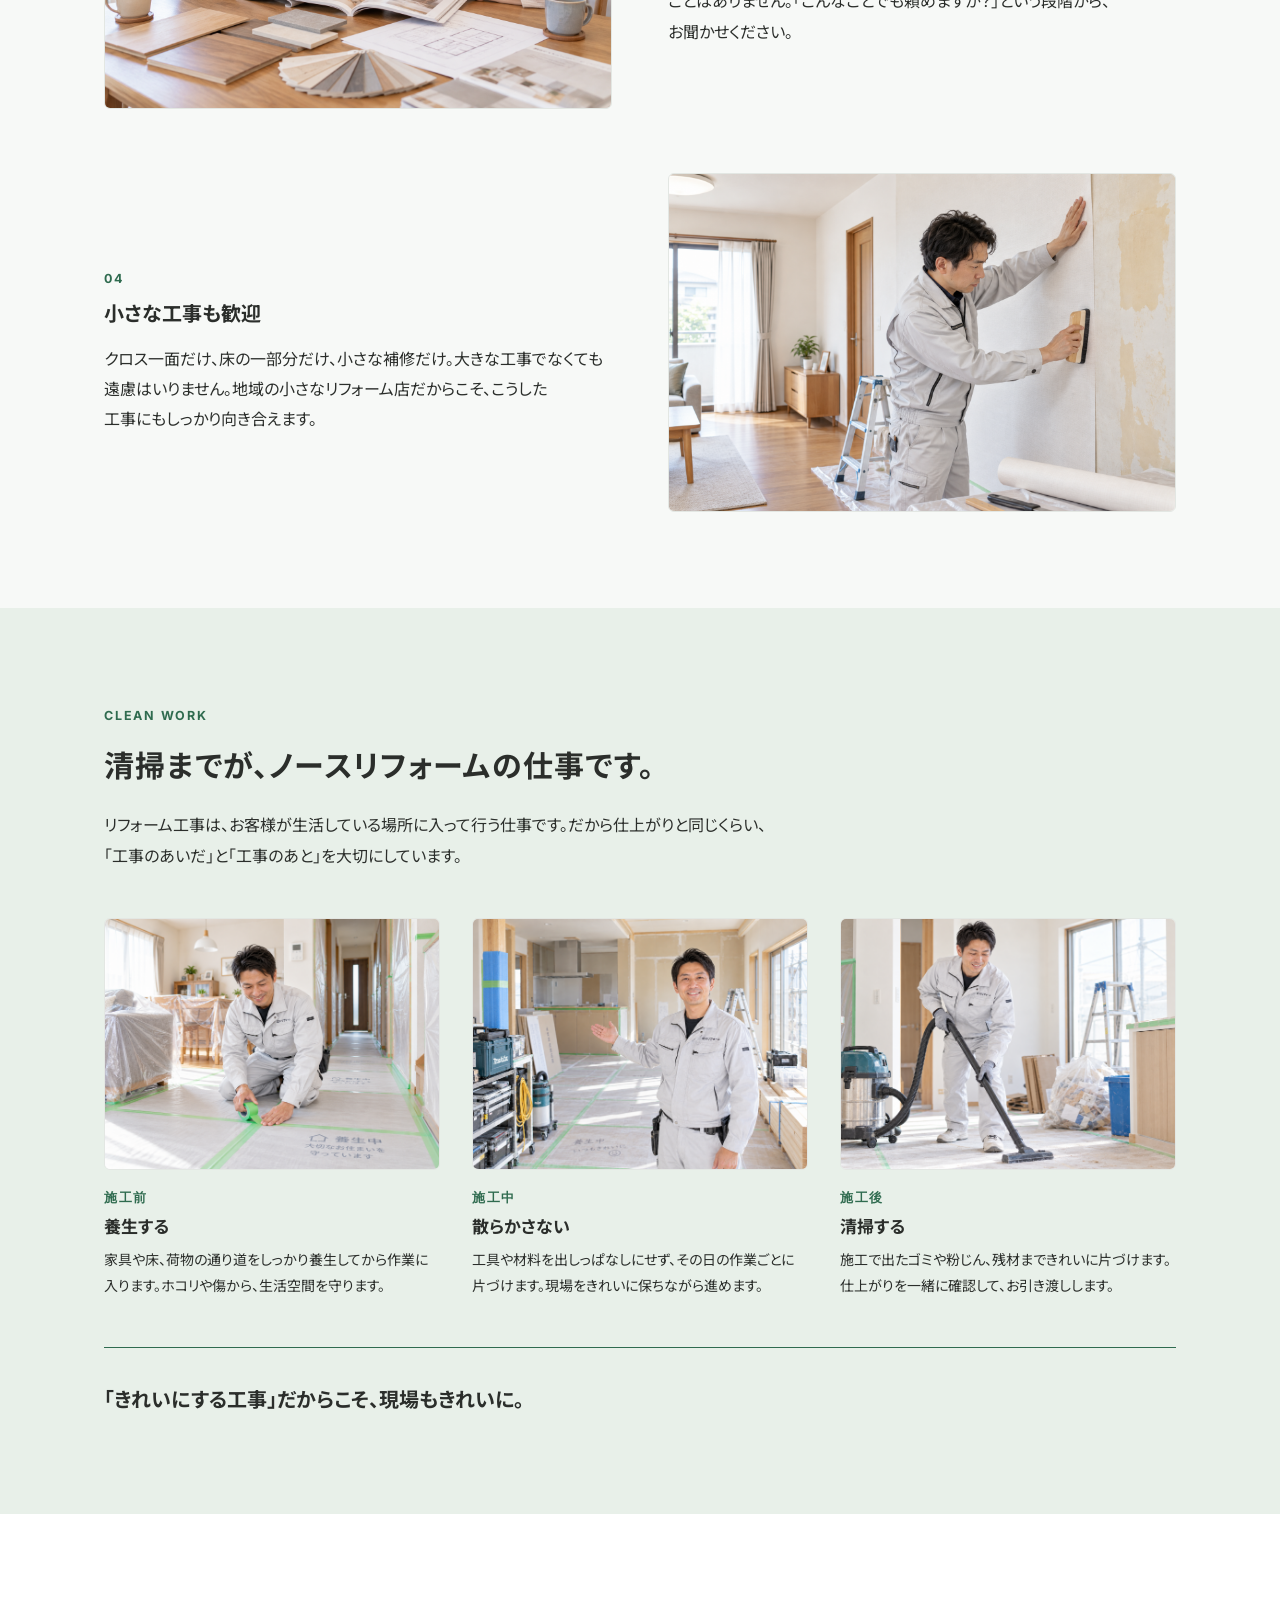
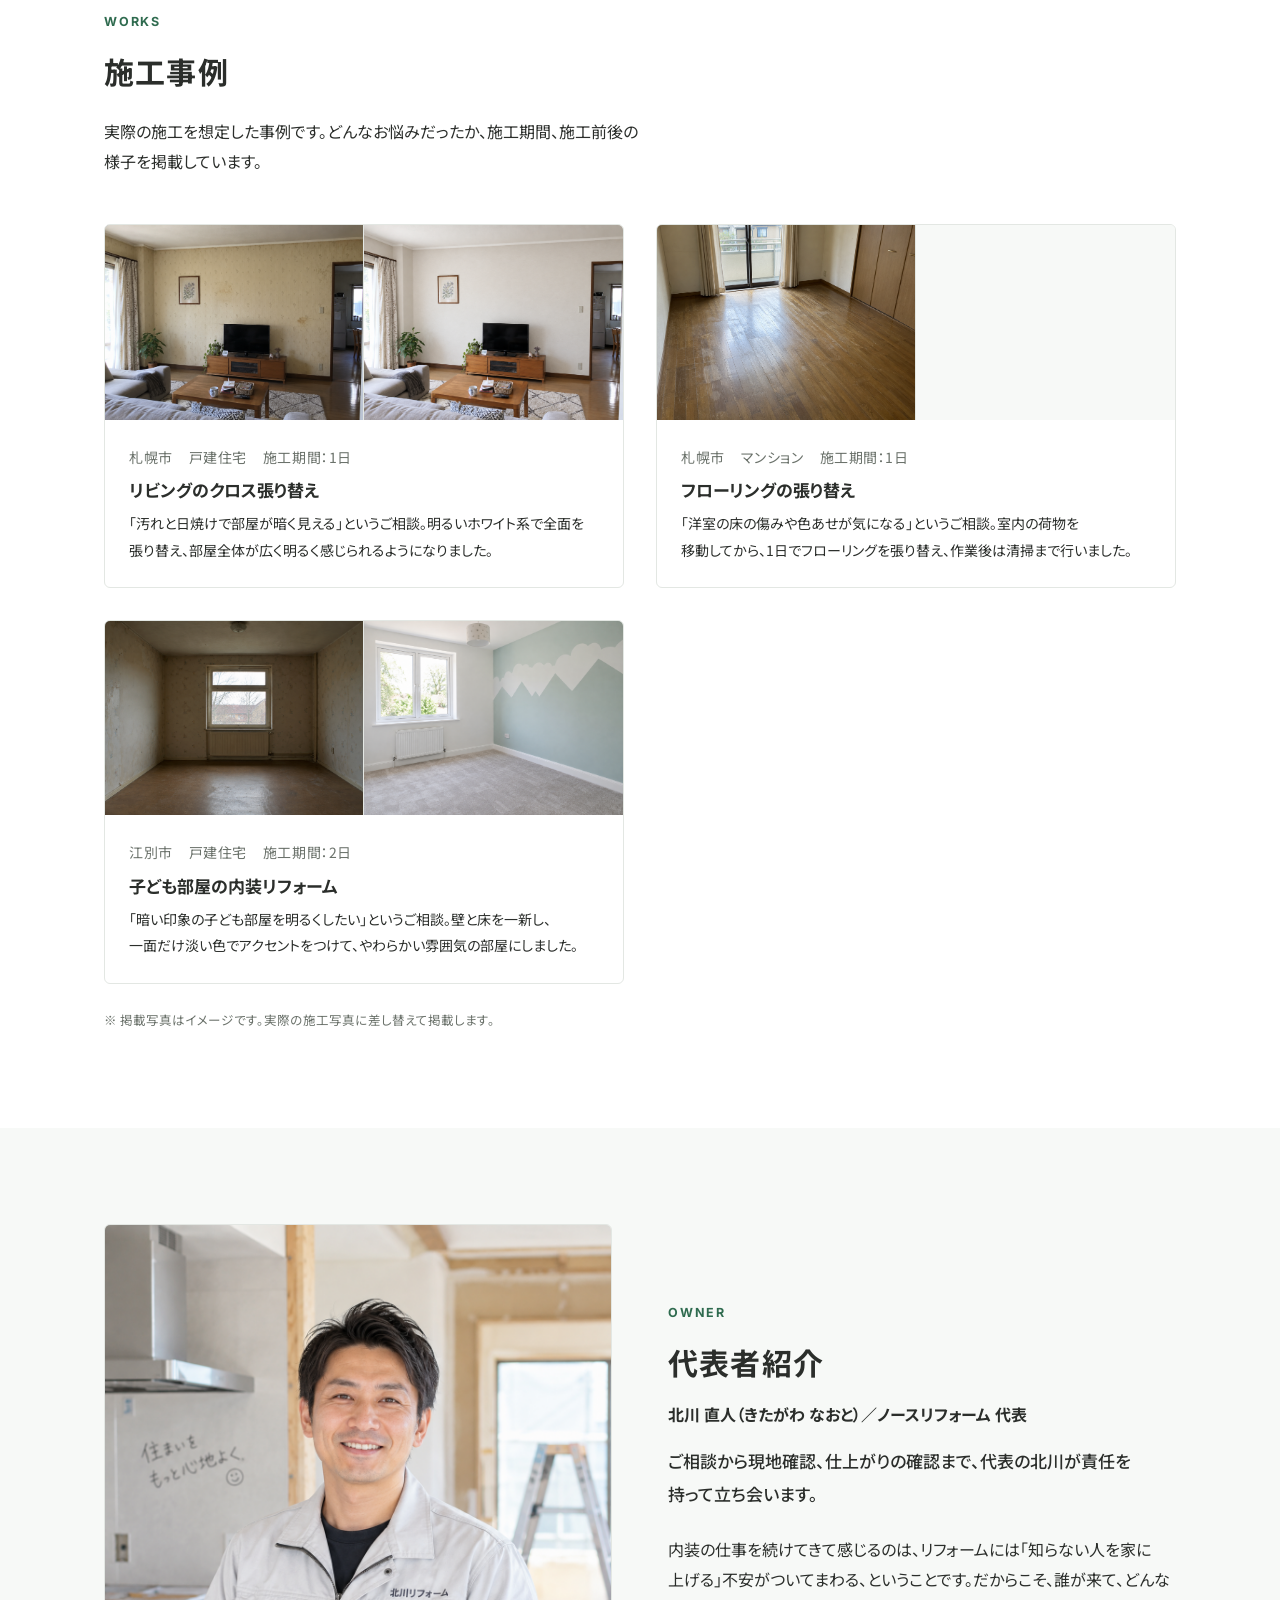
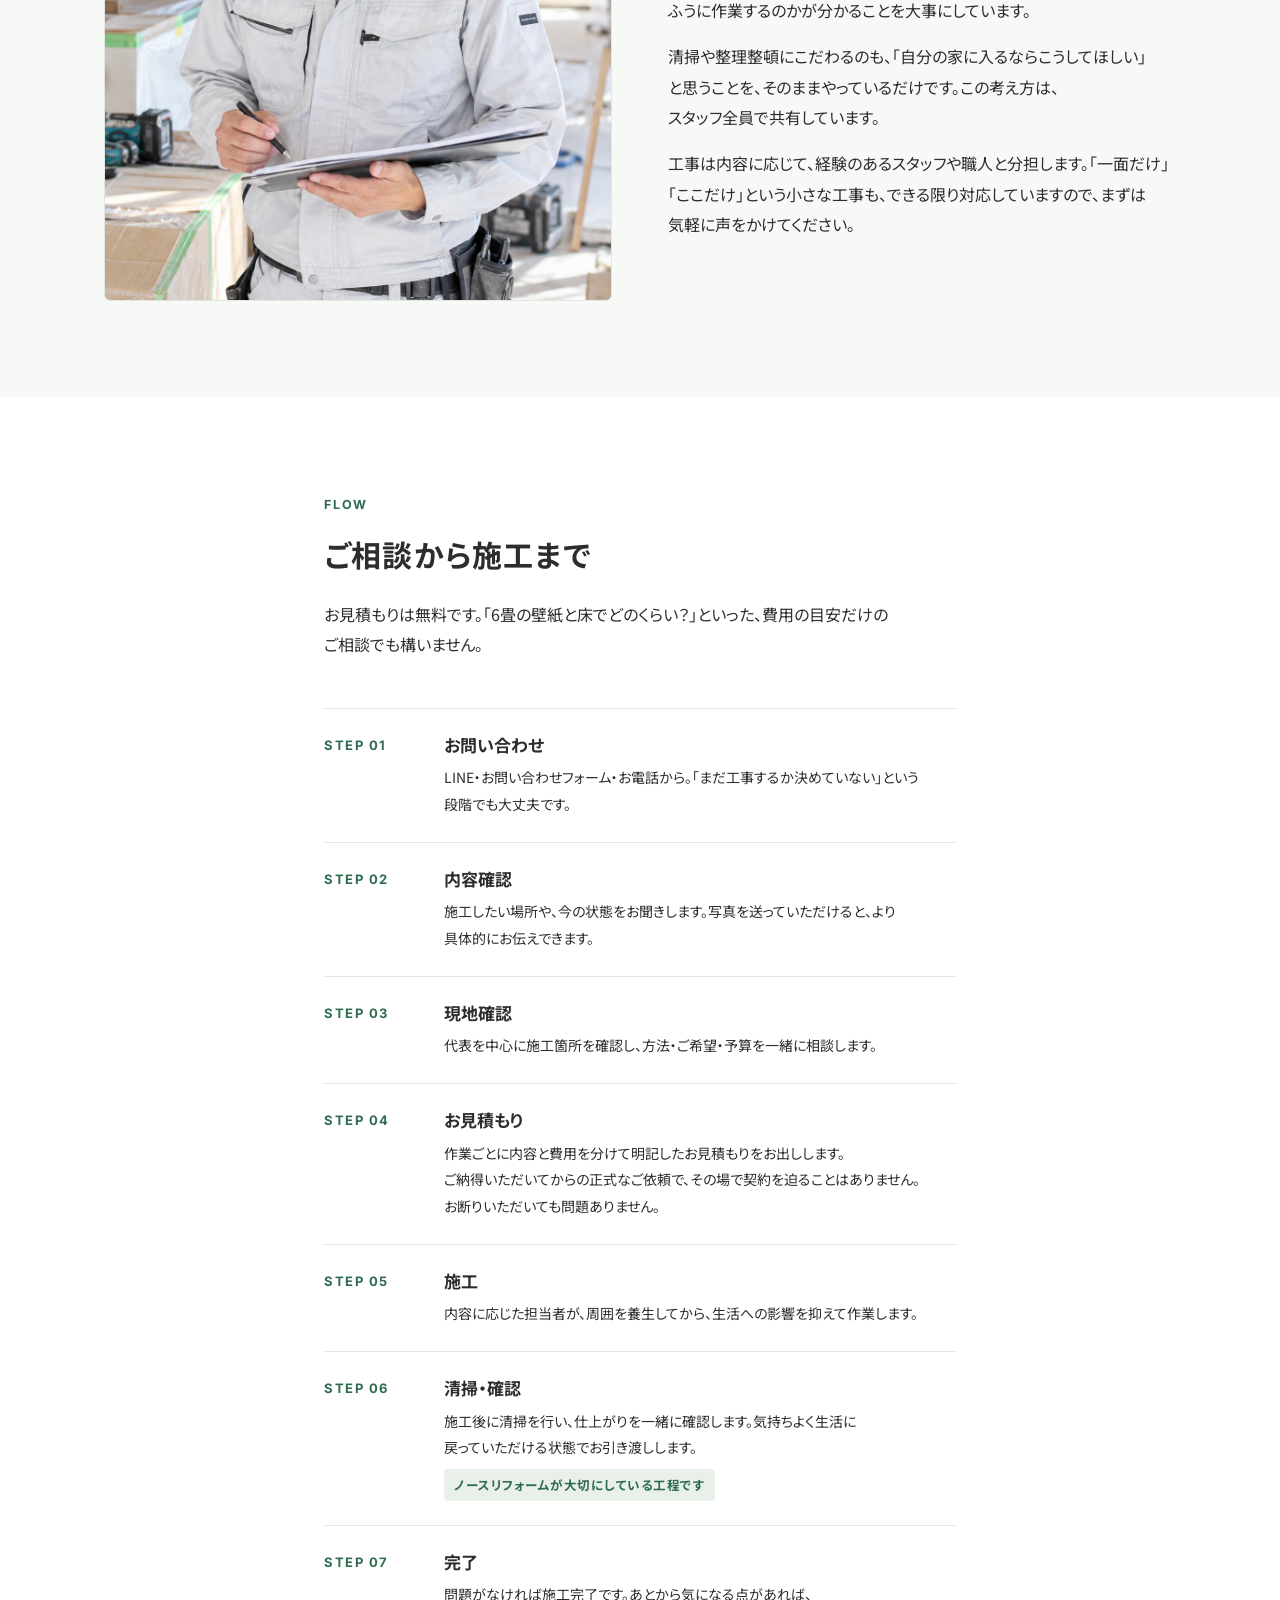
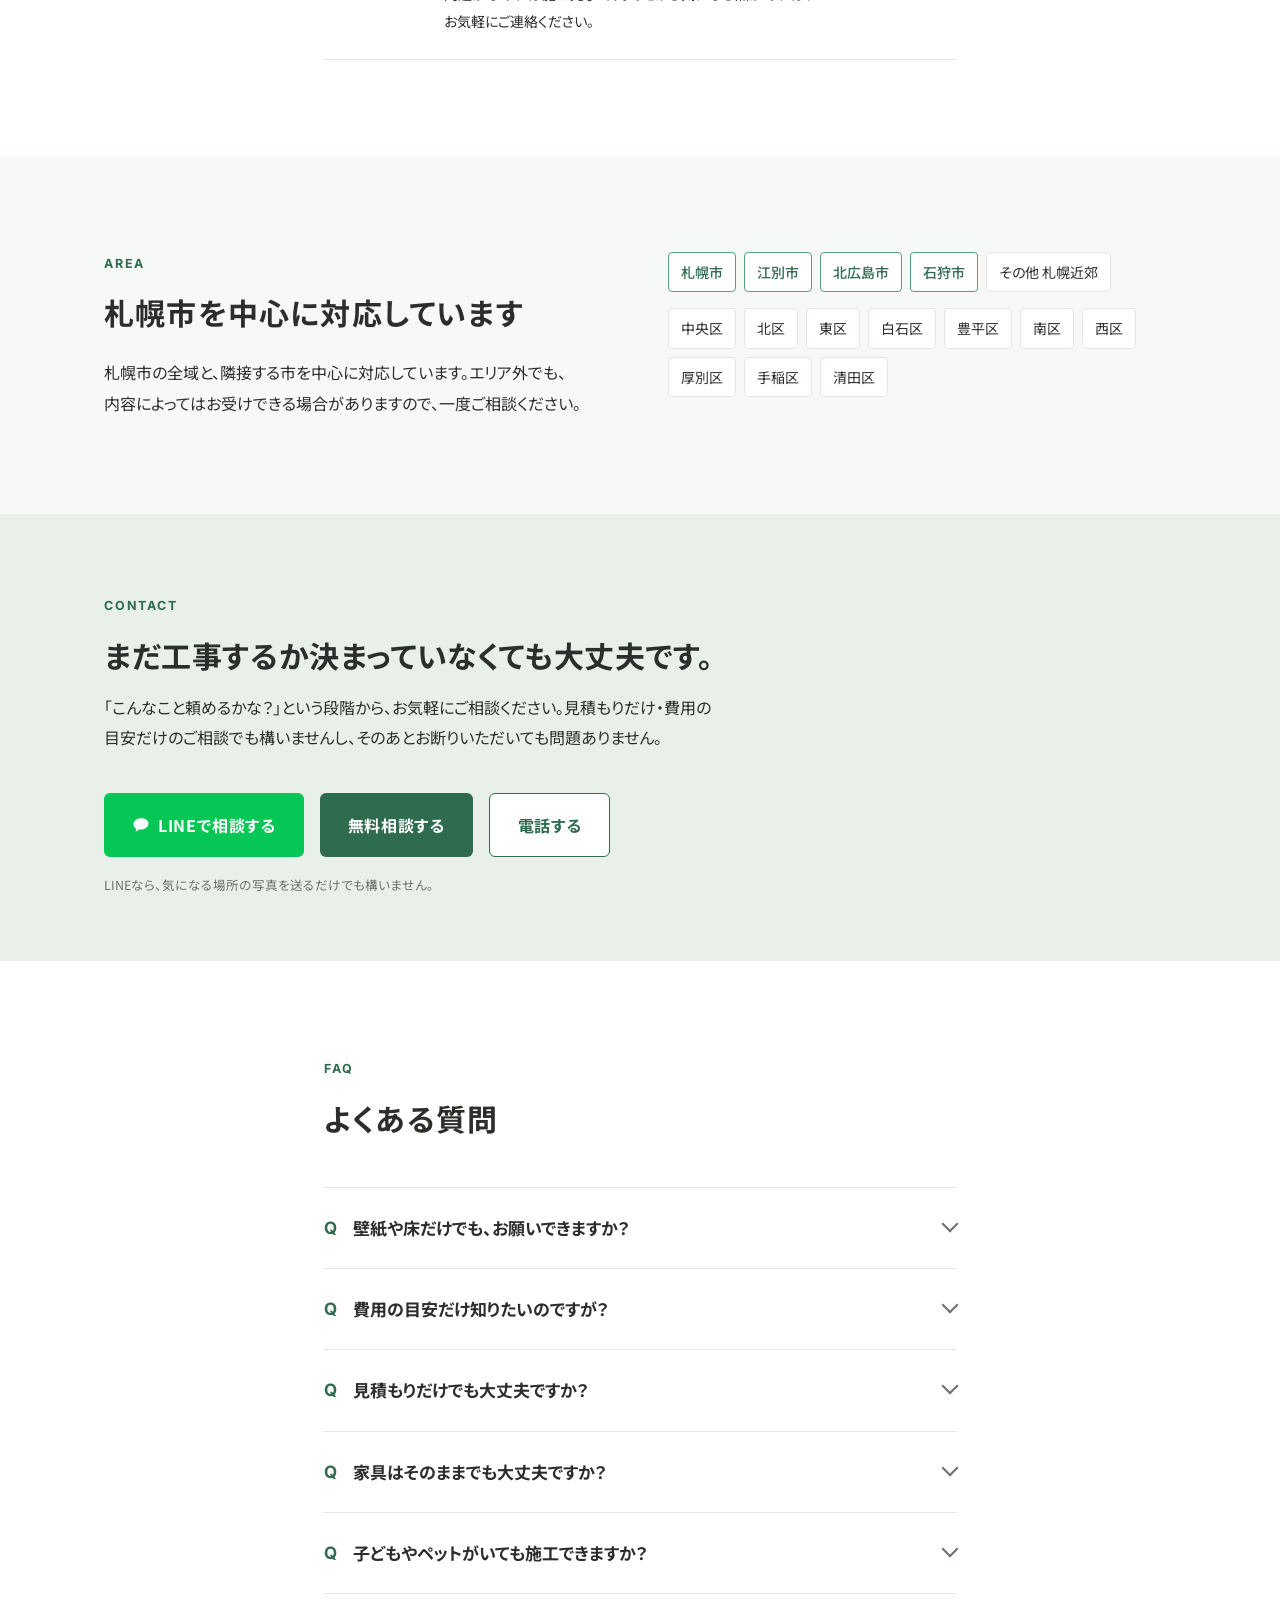
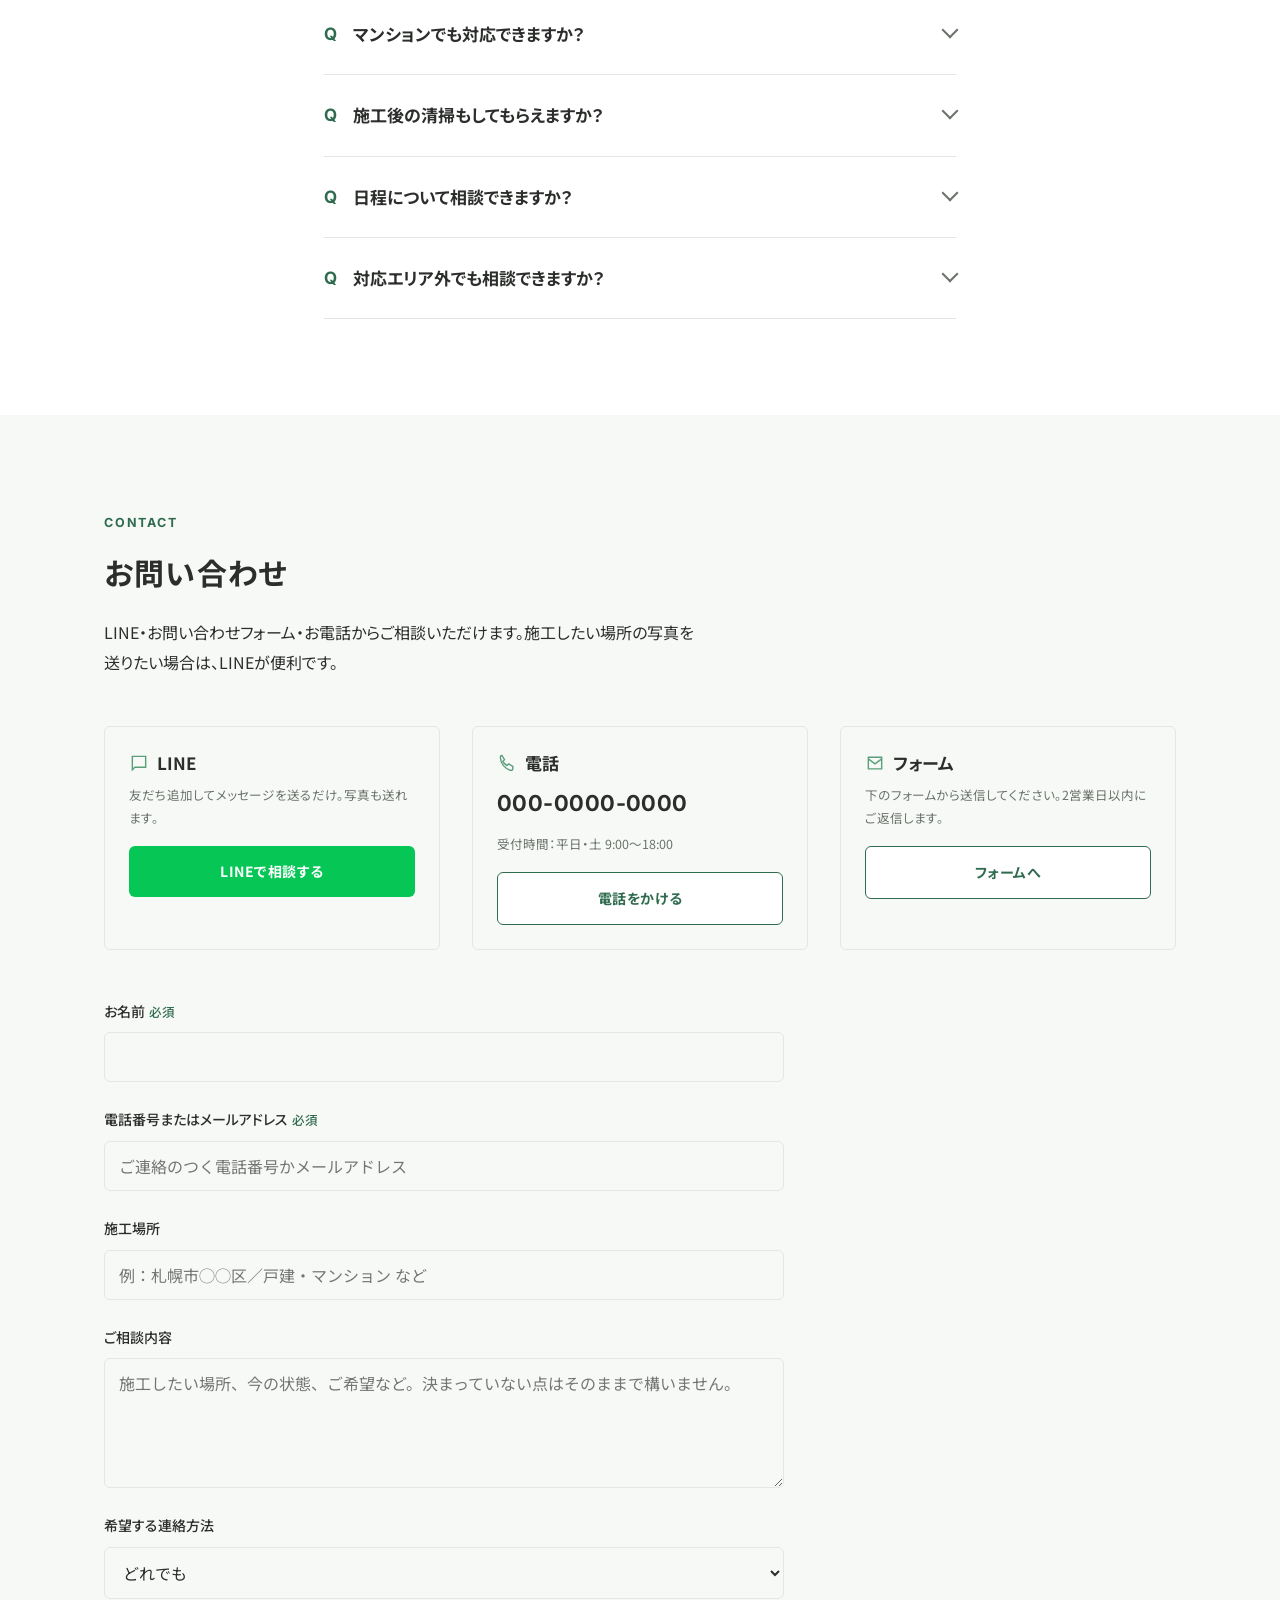
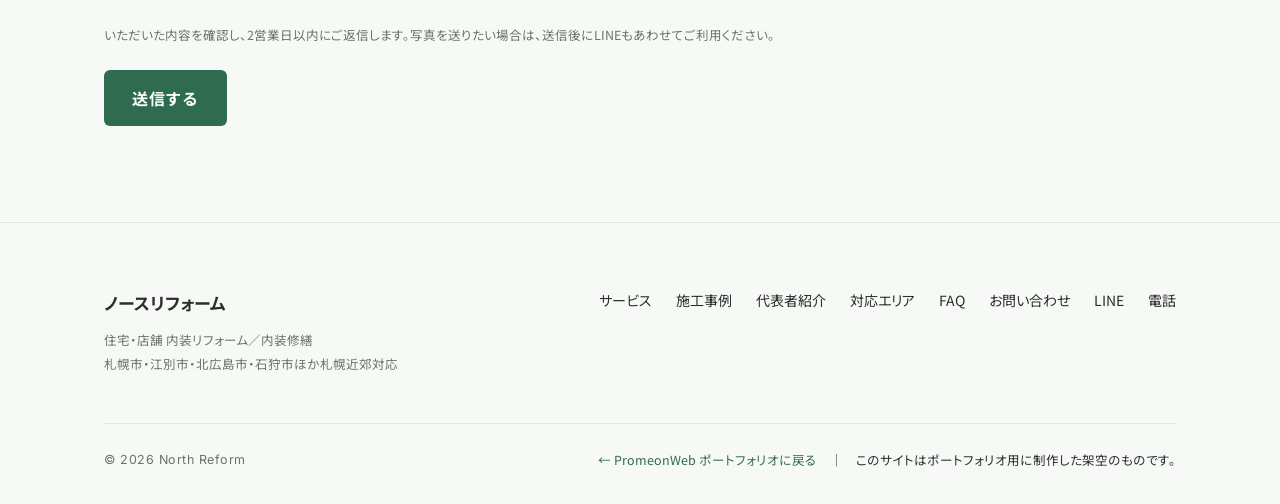
==== commit 7e8ec308: "サイト更新" ====
--- a/samples/01-north-reform/index.html
+++ b/samples/01-north-reform/index.html
@@ -4,11 +4,11 @@
 <meta charset="utf-8">
 <meta name="viewport" content="width=device-width, initial-scale=1">
 <title>ノースリフォーム｜札幌市の内装リフォーム・内装修繕｜クロス・床の張り替え</title>
-<meta name="description" content="ノースリフォームは、札幌市・江別市・北広島市・石狩市など札幌近郊の内装リフォーム・内装修繕の個人店です。クロス・壁紙の張り替え、床・フローリングの施工、部分的な補修まで。相談から施工、施工後の清掃まで代表の北川が直接対応します。小さな工事もお気軽にご相談ください。">
+<meta name="description" content="ノースリフォームは、札幌市・江別市・北広島市・石狩市など札幌近郊の、地域密着の内装リフォーム・内装修繕店です。クロス・壁紙の張り替え、床・フローリングの施工、部分的な補修まで。代表を中心とした少人数のチームで、相談から施工、施工後の清掃まで対応します。小さな工事もお気軽にご相談ください。">
 <meta name="robots" content="noindex">
 <meta property="og:type" content="website">
 <meta property="og:title" content="ノースリフォーム｜札幌市の内装リフォーム・内装修繕">
-<meta property="og:description" content="札幌市を中心に、内装リフォーム・内装修繕を承っています。個人店ならではの柔軟な対応と、施工後の清掃まで丁寧に。小さな工事からお気軽にご相談ください。">
+<meta property="og:description" content="札幌市を中心に、内装リフォーム・内装修繕を承っています。少人数のチームならではの小回りのきく対応と、施工後の清掃まで丁寧に。小さな工事からお気軽にご相談ください。">
 
 <link rel="preconnect" href="https://fonts.googleapis.com">
 <link rel="preconnect" href="https://fonts.gstatic.com" crossorigin>
@@ -161,7 +161,8 @@
   border-radius: var(--radius);
 }
 .media.bare { border: 0; border-radius: var(--radius-none); }
-.media > img { position: absolute; inset: 0; width: 100%; height: 100%; object-fit: cover; object-position: center; }
+.media > img, .media > picture { position: absolute; inset: 0; }
+.media img { position: absolute; inset: 0; width: 100%; height: 100%; object-fit: cover; object-position: center; }
 .media.r-16x9 { aspect-ratio: 16 / 9; }
 .media.r-3x2  { aspect-ratio: 3 / 2; }
 .media.r-4x3  { aspect-ratio: 4 / 3; }
@@ -256,8 +257,16 @@
   position: relative;
   margin: 0 var(--pad-inline) clamp(24px, 6vw, 64px);
   max-width: 620px;
-  background: var(--color-bg);
-  border: var(--border);
+  /* 完全な白の「箱」ではなく、文章側から写真側へ透ける半透明の白。
+     opacity は使わず gradient + backdrop-filter で文字・ボタンの視認性は保つ。 */
+  background: linear-gradient(
+    to right,
+    rgba(255, 255, 255, 0.95) 0%,
+    rgba(255, 255, 255, 0.90) 46%,
+    rgba(255, 255, 255, 0.78) 100%
+  );
+  -webkit-backdrop-filter: blur(5px);
+          backdrop-filter: blur(5px);
   border-radius: var(--radius);
   box-shadow: var(--shadow-card);
   padding: clamp(24px, 4vw, 40px);
@@ -270,10 +279,27 @@
 
 @media (min-width: 768px) {
   .hero__inner { margin-left: max(var(--pad-inline), calc(50vw - var(--container-max) / 2)); }
+  /* PC: Hero写真を右バンドに寄せて、人物の顔が左の白ボックスに隠れないようにする。
+     画像領域を狭めることで横方向のトリミング領域を確保し、object-position で人物を右へ。
+     左端はマスクで白へフェードさせ、白ボックスとの境界を目立たせない。 */
+  .hero__media {
+    left: 30%;
+    -webkit-mask-image: linear-gradient(to right, transparent, #000 112px);
+            mask-image: linear-gradient(to right, transparent, #000 112px);
+  }
+  .hero__media .media img { object-position: 30% center; }
+}
+@media (min-width: 768px) and (max-width: 1240px) {
+  .hero__media { left: 36%; }
+  .hero__media .media img { object-position: 22% center; }
 }
 @media (max-width: 767px) {
   .hero { min-height: 76vh; }
-  .hero__inner { margin: 0 var(--pad-inline) 20px; max-width: none; width: calc(100% - var(--pad-inline) * 2); }
+  .hero__inner {
+    margin: 0 var(--pad-inline) 20px; max-width: none; width: calc(100% - var(--pad-inline) * 2);
+    /* SPは文章エリアが横いっぱいなので、透け具合はゆるめにして可読性を優先 */
+    background: linear-gradient(to right, rgba(255, 255, 255, 0.96), rgba(255, 255, 255, 0.90));
+  }
   .hero .cta-row .btn { width: 100%; }
   .hero .cta-row .btn.secondary { min-height: 46px; }
 }
@@ -391,6 +417,7 @@
   display: flex; gap: var(--space-16); align-items: flex-start;
   padding: var(--space-24) 0;
   font-size: var(--fs-h4); font-weight: 700;
+  text-wrap: pretty; word-break: auto-phrase;
 }
 .faq summary::-webkit-details-marker { display: none; }
 .faq summary::before { content: "Q"; font-family: var(--font-en); color: var(--color-primary); flex: none; }
@@ -510,17 +537,12 @@
        =============================================================== -->
   <section class="hero" aria-label="ノースリフォーム">
     <div class="hero__media">
-      <!-- PHOTO[hero]: 代表が養生 or 清掃している作業中の1枚。16:9（SP用に4:5を<picture>で出し分け）。完成写真にしない。 -->
-      <!-- <picture>
-             <source media="(max-width: 767px)" srcset="images/hero-sp.jpg">
-             <img src="images/hero.jpg" alt="代表が室内を養生し、清掃しながら内装リフォームを進めている様子" width="2000" height="1125">
-           </picture> -->
+      <!-- PHOTO[hero]: 代表が養生・清掃している作業中の1枚。PC 16:9 / SP 4:5。差し替え可。 -->
       <div class="media r-16x9 bare">
-        <span class="media__ph">
-          <svg viewBox="0 0 24 24" fill="none" stroke-width="1.6"><path d="M3 9l9-6 9 6v10a2 2 0 0 1-2 2H5a2 2 0 0 1-2-2z"/><path d="M9 21v-8h6v8"/></svg>
-          <span>代表が施工・清掃している様子</span>
-          <small>PHOTO 16:9 / SP 4:5</small>
-        </span>
+        <picture>
+          <source media="(max-width: 767px)" srcset="images/hero-sp.jpg">
+          <img src="images/hero.jpg" alt="床にシートを敷いて養生する、ノースリフォーム代表の北川" width="1672" height="941" fetchpriority="high" decoding="async">
+        </picture>
       </div>
     </div>
 
@@ -529,7 +551,7 @@
       <h1><span class="nw">住まいも、仕事も、</span><br><span class="nw">きれいに。</span></h1>
       <p class="hero__sub">
         札幌市を中心に、内装リフォーム・内装修繕を承っています。<br>
-        個人店ならではの柔軟な対応と、施工後の清掃まで丁寧に。<br>
+        少人数のチームだからできる柔軟な対応と、施工後の清掃まで丁寧に。<br>
         小さな工事から、お気軽にご相談ください。
       </p>
       <div class="cta-row">
@@ -553,15 +575,15 @@
           <p class="eyebrow">About</p>
           <h2 id="about-h">工事だけではなく、<br>その前後まで丁寧に。</h2>
           <div class="prose" style="margin-top: var(--space-24)">
-            <p>ノースリフォームは、札幌市と近郊で、住宅や店舗の内装リフォーム・修繕を行う個人店です。<span class="nw">お問い合わせ</span>から現地確認、お見積もり、施工、施工後の清掃まで、代表の北川がひとりで担当します。</p>
+            <p>ノースリフォームは、札幌市と近郊で、住宅や店舗の内装リフォーム・修繕を手がける、地域の小さなリフォーム店です。代表の北川を中心に、少人数のスタッフ・職人でチームを組み、<span class="nw">お問い合わせ</span>から現地確認、お見積もり、施工、施工後の清掃までを担当します。</p>
             <p>得意にしているのは、壁紙や床の張り替え、内装の補修など、暮らしに身近な工事です。「一面だけ」「傷んだところだけ」という小さなご相談も歓迎しています。</p>
             <p>仕上がりだけでなく、作業中の整理整頓や施工後の清掃までを、ひとつの仕事と考えています。</p>
           </div>
         </div>
         <div class="col-media" data-animate>
-          <!-- PHOTO[about]: 種類ごとに整頓された道具箱、または養生済みの床での作業風景。3:2 -->
+          <!-- PHOTO[about]: 整頓された道具／養生済みの床での作業風景。3:2。差し替え可。 -->
           <div class="media r-3x2">
-            <span class="media__ph"><span>整理された道具・作業風景</span><small>PHOTO 3:2</small></span>
+            <img src="images/about.jpg" alt="種類ごとに整理された道具箱と、奥で内装を進める施工スタッフ" width="1536" height="1024" loading="lazy" decoding="async">
           </div>
         </div>
       </div>
@@ -607,7 +629,7 @@
 
       <div class="card-grid" data-animate>
         <article class="card">
-          <div class="media r-3x2"><span class="media__ph"><span>クロス施工中</span><small>PHOTO 3:2</small></span></div>
+          <div class="media r-3x2"><img src="images/service-01-cloth.jpg" alt="壁に新しい壁紙を貼り、なで刷毛で押さえる施工スタッフ" width="1536" height="1024" loading="lazy" decoding="async"></div>
           <div class="card__body">
             <p class="card__no">01</p>
             <h3>クロス・壁紙</h3>
@@ -617,7 +639,7 @@
         </article>
 
         <article class="card">
-          <div class="media r-3x2"><span class="media__ph"><span>床材の施工中</span><small>PHOTO 3:2</small></span></div>
+          <div class="media r-3x2"><img src="images/service-02-floor.jpg" alt="下地の上にフローリング材を張っていく施工スタッフの手元" width="1536" height="1024" loading="lazy" decoding="async"></div>
           <div class="card__body">
             <p class="card__no">02</p>
             <h3>床・フローリング</h3>
@@ -627,7 +649,7 @@
         </article>
 
         <article class="card">
-          <div class="media r-3x2"><span class="media__ph"><span>パテ・内装の補修</span><small>PHOTO 3:2</small></span></div>
+          <div class="media r-3x2"><img src="images/service-03-repair.jpg" alt="ヘラで壁の下地をパテ処理する施工スタッフ" width="1536" height="1024" loading="lazy" decoding="async"></div>
           <div class="card__body">
             <p class="card__no">03</p>
             <h3>内装補修</h3>
@@ -637,17 +659,17 @@
         </article>
 
         <article class="card">
-          <div class="media r-3x2"><span class="media__ph"><span>洗面まわりの内装</span><small>PHOTO 3:2</small></span></div>
+          <div class="media r-3x2"><img src="images/service-04-water.jpg" alt="洗面台の扉と建具を調整する施工スタッフ" width="1536" height="1024" loading="lazy" decoding="async"></div>
           <div class="card__body">
             <p class="card__no">04</p>
             <h3>水回り周辺の内装工事</h3>
-            <p>キッチン・洗面・トイレまわりの、壁と床の内装工事。設備そのものの交換に合わせた内装にも対応します。</p>
+            <p>キッチン・洗面・トイレまわりの、壁や床の内装と、洗面台や建具まわりの造作。設備の交換に合わせた内装にも対応します。</p>
             <p class="eg">例：洗面室の床と壁／トイレのクロスと床／キッチンパネル周辺</p>
           </div>
         </article>
 
         <article class="card">
-          <div class="media r-3x2"><span class="media__ph"><span>空室のクロス張り替え</span><small>PHOTO 3:2</small></span></div>
+          <div class="media r-3x2"><img src="images/service-05-restore.jpg" alt="退去後の空室で壁のクロスを張り替える施工スタッフ" width="1536" height="1024" loading="lazy" decoding="async"></div>
           <div class="card__body">
             <p class="card__no">05</p>
             <h3>原状回復</h3>
@@ -657,7 +679,7 @@
         </article>
 
         <article class="card">
-          <div class="media r-3x2"><span class="media__ph"><span>一室まるごとの施工</span><small>PHOTO 3:2</small></span></div>
+          <div class="media r-3x2"><img src="images/service-06-partial.jpg" alt="一部屋をまとめて仕上げているリフォーム現場" width="1536" height="1024" loading="lazy" decoding="async"></div>
           <div class="card__body">
             <p class="card__no">06</p>
             <h3>部分リフォーム</h3>
@@ -681,7 +703,7 @@
 
       <div class="two-col" data-animate>
         <div class="col-media">
-          <div class="media r-3x2"><span class="media__ph"><span>養生・作業中の整理整頓</span><small>PHOTO 3:2</small></span></div>
+          <div class="media r-3x2"><img src="images/strength-01-clean.jpg" alt="床全体を養生し、道具を片づけて整理したリフォーム現場" width="1536" height="1024" loading="lazy" decoding="async"></div>
         </div>
         <div class="col-text">
           <p class="mini-num">01</p>
@@ -692,34 +714,34 @@
 
       <div class="two-col reverse" data-animate>
         <div class="col-media">
-          <div class="media r-3x2"><span class="media__ph"><span>現地確認をする代表</span><small>PHOTO 3:2</small></span></div>
+          <div class="media r-3x2"><img src="images/strength-02-owner.jpg" alt="壁ぎわの寸法を測り、内容を記録する担当者" width="1536" height="1024" loading="lazy" decoding="async"></div>
         </div>
         <div class="col-text">
           <p class="mini-num">02</p>
-          <h3>代表が直接対応</h3>
-          <p>お問い合わせから現地確認、お見積もり、施工、最後の確認まで、すべて代表の北川が担当します。担当者が途中で変わらないので、「営業に伝えたことが職人に届いていない」ということが起こりません。</p>
+          <h3>現地確認は、代表を中心に</h3>
+          <p>施工前に、現場の状態や寸法をその場で確認し、必要な工事の内容を記録します。代表を中心に確認し、その内容をそのまま担当スタッフと共有するので、「聞いていた話と違う」ということが起こりません。</p>
         </div>
       </div>
 
       <div class="two-col" data-animate>
         <div class="col-media">
-          <div class="media r-3x2"><span class="media__ph"><span>打ち合わせの様子</span><small>PHOTO 3:2</small></span></div>
+          <div class="media r-3x2"><img src="images/strength-03-meeting.jpg" alt="内装サンプルや図面を見ながらお客様と打ち合わせる担当者" width="1536" height="1024" loading="lazy" decoding="async"></div>
         </div>
         <div class="col-text">
           <p class="mini-num">03</p>
-          <h3>個人店だから柔軟</h3>
-          <p>日程や予算のご相談、一部分だけの施工にも、できる範囲で柔軟に対応します。「こんなことでも頼めますか？」というところから、お聞かせください。</p>
+          <h3>相談しながら、一緒に決める</h3>
+          <p>サンプルや事例を見ていただきながら、ご希望・ご予算・日程をうかがい、素材やプランを一緒に選びます。こちらから一方的に決めることはありません。「こんなことでも頼めますか？」という段階から、お聞かせください。</p>
         </div>
       </div>
 
       <div class="two-col reverse" data-animate>
         <div class="col-media">
-          <div class="media r-3x2"><span class="media__ph"><span>一面だけのクロス張り替え</span><small>PHOTO 3:2</small></span></div>
+          <div class="media r-3x2"><img src="images/strength-04-small.jpg" alt="部屋の壁一面だけ、新しいクロスを張り替える施工スタッフ" width="1536" height="1024" loading="lazy" decoding="async"></div>
         </div>
         <div class="col-text">
           <p class="mini-num">04</p>
           <h3>小さな工事も歓迎</h3>
-          <p>クロス一面だけ、床の一部分だけ、小さな補修だけ。大きな工事でなくても遠慮はいりません。そうした工事こそ、個人店の得意なところです。</p>
+          <p>クロス一面だけ、床の一部分だけ、小さな補修だけ。大きな工事でなくても遠慮はいりません。地域の小さなリフォーム店だからこそ、こうした工事にもしっかり向き合えます。</p>
         </div>
       </div>
     </div>
@@ -738,22 +760,22 @@
 
       <div class="process" data-animate>
         <div class="process__step">
-          <!-- PHOTO[clean-1]: 床・家具・通路を養生している様子。4:3 -->
-          <div class="media r-4x3"><span class="media__ph"><span>養生している様子</span><small>PHOTO 4:3</small></span></div>
+          <!-- PHOTO[clean-1]: 床・家具・通路を養生している様子。4:3。差し替え可。 -->
+          <div class="media r-4x3"><img src="images/clean-01-protect.jpg" alt="家具にカバーをかけ、床にシートを敷いて養生する代表" width="1448" height="1086" loading="lazy" decoding="async"></div>
           <p class="phase">施工前</p>
           <h3>養生する</h3>
           <p>家具や床、荷物の通り道をしっかり養生してから作業に入ります。ホコリや傷から、生活空間を守ります。</p>
         </div>
         <div class="process__step">
-          <!-- PHOTO[clean-2]: その日の作業終わりの、片づけられた現場。4:3 -->
-          <div class="media r-4x3"><span class="media__ph"><span>整理された施工現場</span><small>PHOTO 4:3</small></span></div>
+          <!-- PHOTO[clean-2]: その日の作業終わりの、片づけられた現場。4:3。差し替え可。 -->
+          <div class="media r-4x3"><img src="images/clean-02-tidy.jpg" alt="道具や材料を棚に整理して片づけた、作業中の現場" width="1448" height="1086" loading="lazy" decoding="async"></div>
           <p class="phase">施工中</p>
           <h3>散らかさない</h3>
           <p>工具や材料を出しっぱなしにせず、その日の作業ごとに片づけます。現場をきれいに保ちながら進めます。</p>
         </div>
         <div class="process__step">
-          <!-- PHOTO[clean-3]: 施工後の清掃・粉じん除去・施工材のまとめ。4:3 -->
-          <div class="media r-4x3"><span class="media__ph"><span>施工後の清掃</span><small>PHOTO 4:3</small></span></div>
+          <!-- PHOTO[clean-3]: 施工後の清掃・粉じん除去・残材のまとめ。4:3。差し替え可。 -->
+          <div class="media r-4x3"><img src="images/clean-03-cleanup.jpg" alt="施工後の粉じんを掃除機で吸い、残材を袋にまとめる様子" width="1448" height="1086" loading="lazy" decoding="async"></div>
           <p class="phase">施工後</p>
           <h3>清掃する</h3>
           <p>施工で出たゴミや粉じん、残材まできれいに片づけます。仕上がりを一緒に確認して、お引き渡しします。</p>
@@ -773,44 +795,44 @@
       <div class="section-head" data-animate>
         <p class="eyebrow">Works</p>
         <h2 id="works-h">施工事例</h2>
-        <p class="lead">実際の施工を想定した事例です。地域・建物の種別・施工内容と、施工前後の様子を掲載しています。</p>
+        <p class="lead">実際の施工を想定した事例です。どんなお悩みだったか、施工期間、施工前後の様子を掲載しています。</p>
       </div>
 
       <div class="works-grid" data-animate>
         <!-- 事例を追加する場合は、この <article class="work"> ブロックを複製してください。 -->
         <article class="work">
           <div class="work__ba">
-            <figure><figcaption>施工前</figcaption><div class="media r-4x3"><span class="media__ph"><span>リビングのクロス（前）</span><small>4:3</small></span></div></figure>
-            <figure><figcaption>施工後</figcaption><div class="media r-4x3"><span class="media__ph"><span>リビングのクロス（後）</span><small>4:3</small></span></div></figure>
+            <figure><figcaption>施工前</figcaption><div class="media r-4x3"><img src="images/works-01-living-before.jpg" alt="張り替え前の、汚れて暗く見えるリビングのクロス" width="1448" height="1086" loading="lazy" decoding="async"></div></figure>
+            <figure><figcaption>施工後</figcaption><div class="media r-4x3"><img src="images/works-01-living-after.jpg" alt="白いクロスに張り替えて明るくなったリビング" width="1448" height="1086" loading="lazy" decoding="async"></div></figure>
           </div>
           <div class="work__body">
-            <p class="work__meta"><span>札幌市</span><span>戸建住宅</span></p>
+            <p class="work__meta"><span>札幌市</span><span>戸建住宅</span><span>施工期間：1日</span></p>
             <h3>リビングのクロス張り替え</h3>
-            <p>築年数の経過で汚れと日焼けが目立っていたリビングのクロスを、明るいホワイト系で全面張り替え。部屋全体が広く、明るく感じられる仕上がりになりました。</p>
+            <p>「汚れと日焼けで部屋が暗く見える」というご相談。明るいホワイト系で全面を張り替え、部屋全体が広く明るく感じられるようになりました。</p>
           </div>
         </article>
 
         <article class="work">
           <div class="work__ba">
-            <figure><figcaption>施工前</figcaption><div class="media r-4x3"><span class="media__ph"><span>洋室の床（前）</span><small>4:3</small></span></div></figure>
-            <figure><figcaption>施工後</figcaption><div class="media r-4x3"><span class="media__ph"><span>洋室の床（後）</span><small>4:3</small></span></div></figure>
+            <figure><figcaption>施工前</figcaption><div class="media r-4x3"><img src="images/works-02-floor-before.jpg" alt="傷みや色あせが目立つ、張り替え前の洋室の床" width="1448" height="1086" loading="lazy" decoding="async"></div></figure>
+            <figure><figcaption>施工後</figcaption><div class="media r-4x3"><img src="images/works-02-floor-after.jpg" alt="新しく張り替えて明るくなった洋室のフローリング" width="1448" height="1086" loading="lazy" decoding="async"></div></figure>
           </div>
           <div class="work__body">
-            <p class="work__meta"><span>札幌市</span><span>マンション</span></p>
-            <h3>クッションフロアの張り替え</h3>
-            <p>傷みとへこみが目立っていた洋室の床材を交換。家具を動かしながら1日で施工し、完了後には清掃まで実施しました。</p>
+            <p class="work__meta"><span>札幌市</span><span>マンション</span><span>施工期間：1日</span></p>
+            <h3>フローリングの張り替え</h3>
+            <p>「洋室の床の傷みや色あせが気になる」というご相談。室内の荷物を移動してから、1日でフローリングを張り替え、作業後は清掃まで行いました。</p>
           </div>
         </article>
 
         <article class="work">
           <div class="work__ba">
-            <figure><figcaption>施工前</figcaption><div class="media r-4x3"><span class="media__ph"><span>子ども部屋（前）</span><small>4:3</small></span></div></figure>
-            <figure><figcaption>施工後</figcaption><div class="media r-4x3"><span class="media__ph"><span>子ども部屋（後）</span><small>4:3</small></span></div></figure>
+            <figure><figcaption>施工前</figcaption><div class="media r-4x3"><img src="images/works-03-kidsroom-before.jpg" alt="改装前の、壁紙が傷んで暗い印象の部屋" width="1448" height="1086" loading="lazy" decoding="async"></div></figure>
+            <figure><figcaption>施工後</figcaption><div class="media r-4x3"><img src="images/works-03-kidsroom-after.jpg" alt="壁と床を一新し、淡い色のアクセント壁で明るくなった子ども部屋" width="1448" height="1086" loading="lazy" decoding="async"></div></figure>
           </div>
           <div class="work__body">
-            <p class="work__meta"><span>江別市</span><span>戸建住宅</span></p>
-            <h3>子ども部屋のクロス張り替え</h3>
-            <p>一面だけアクセントクロスを使った部分施工。全面リフォームをせずに、部屋の印象だけを変えました。</p>
+            <p class="work__meta"><span>江別市</span><span>戸建住宅</span><span>施工期間：2日</span></p>
+            <h3>子ども部屋の内装リフォーム</h3>
+            <p>「暗い印象の子ども部屋を明るくしたい」というご相談。壁と床を一新し、一面だけ淡い色でアクセントをつけて、やわらかい雰囲気の部屋にしました。</p>
           </div>
         </article>
       </div>
@@ -826,17 +848,18 @@
     <div class="container">
       <div class="two-col">
         <div class="col-media" data-animate>
-          <!-- PHOTO[owner]: 代表 北川直人。作業着・現場での自然な姿。3:4（縦）。堅い経営者写真にしない。 -->
-          <div class="media r-3x4"><span class="media__ph"><span>代表 北川 直人／作業中</span><small>PHOTO 3:4</small></span></div>
+          <!-- PHOTO[owner]: 代表 北川直人。作業着・現場での自然な姿。3:4（縦）。差し替え可。 -->
+          <div class="media r-3x4"><img src="images/owner.jpg" alt="作業着姿で現場に立つ代表 北川 直人" width="1086" height="1448" loading="lazy" decoding="async"></div>
         </div>
         <div class="col-text" data-animate>
           <p class="eyebrow">Owner</p>
           <h2 id="owner-h">代表者紹介</h2>
           <p style="margin-top: var(--space-16); font-weight: 700;">北川 直人（きたがわ なおと）／ノースリフォーム 代表</p>
+          <p style="margin-top: var(--space-16); font-size: var(--fs-h4); font-weight: 500;">ご相談から現地確認、仕上がりの確認まで、代表の北川が責任を持って立ち会います。</p>
           <div class="prose" style="margin-top: var(--space-24)">
             <p>内装の仕事を続けてきて感じるのは、リフォームには「知らない人を家に上げる」不安がついてまわる、ということです。だからこそ、誰が来て、どんなふうに作業するのかが分かることを大事にしています。</p>
-            <p>清掃や整理整頓にこだわるのも、「自分の家に入るならこうしてほしい」と思うことを、そのままやっているだけです。</p>
-            <p>「一面だけ」「ここだけ」という小さな工事も、できる限り対応しています。ご相談から施工、最後の確認まで私が伺いますので、まずは気軽に声をかけてください。</p>
+            <p>清掃や整理整頓にこだわるのも、「自分の家に入るならこうしてほしい」と思うことを、そのままやっているだけです。この考え方は、スタッフ全員で共有しています。</p>
+            <p>工事は内容に応じて、経験のあるスタッフや職人と分担します。「一面だけ」「ここだけ」という小さな工事も、できる限り対応していますので、まずは気軽に声をかけてください。</p>
           </div>
         </div>
       </div>
@@ -851,6 +874,7 @@
       <div class="section-head" data-animate>
         <p class="eyebrow">Flow</p>
         <h2 id="flow-h">ご相談から施工まで</h2>
+        <p class="lead">お見積もりは無料です。「6畳の壁紙と床でどのくらい？」といった、費用の目安だけのご相談でも構いません。</p>
       </div>
 
       <ol class="flow" data-animate>
@@ -864,15 +888,15 @@
         </li>
         <li class="flow__item">
           <span class="flow__num">STEP 03</span>
-          <div><h3>現地確認</h3><p>実際に施工箇所を見て、方法・ご希望・予算を一緒に相談します。</p></div>
+          <div><h3>現地確認</h3><p>代表を中心に施工箇所を確認し、方法・ご希望・予算を一緒に相談します。</p></div>
         </li>
         <li class="flow__item">
           <span class="flow__num">STEP 04</span>
-          <div><h3>お見積もり</h3><p>施工内容にもとづいてお見積もりをご提示します。内容にご納得いただいてから、正式なご依頼です。無理におすすめすることはありません。</p></div>
+          <div><h3>お見積もり</h3><p>作業ごとに内容と費用を分けて明記したお見積もりをお出しします。ご納得いただいてからの正式なご依頼で、その場で契約を迫ることはありません。お断りいただいても問題ありません。</p></div>
         </li>
         <li class="flow__item">
           <span class="flow__num">STEP 05</span>
-          <div><h3>施工</h3><p>周囲を養生し、できるだけ生活への影響を抑えながら作業します。</p></div>
+          <div><h3>施工</h3><p>内容に応じた担当者が、周囲を養生してから、生活への影響を抑えて作業します。</p></div>
         </li>
         <li class="flow__item">
           <span class="flow__num">STEP 06</span>
@@ -923,7 +947,7 @@
     <div class="container cta-band" data-animate>
       <p class="eyebrow">Contact</p>
       <h2 id="cta-h">まだ工事するか<span class="nw">決まっていなくても</span>大丈夫です。</h2>
-      <p>「こんなこと頼めるかな？」という段階から、お気軽にご相談ください。費用の目安だけでも構いません。</p>
+      <p>「こんなこと頼めるかな？」という段階から、お気軽にご相談ください。見積もりだけ・費用の目安だけのご相談でも構いませんし、そのあとお断りいただいても問題ありません。</p>
       <div class="cta-row">
         <a class="btn line" href="#contact">
           <svg viewBox="0 0 24 24" fill="currentColor"><path d="M12 3C6.5 3 2 6.6 2 11c0 2.5 1.5 4.7 3.8 6.2-.2.7-.8 2.6-.9 3-.1.5.2.5.4.4.2-.1 2.9-1.9 4-2.7.9.1 1.8.2 2.7.2 5.5 0 10-3.6 10-8S17.5 3 12 3z"/></svg>
@@ -932,7 +956,7 @@
         <a class="btn primary" href="#contact">無料相談する</a>
         <a class="btn secondary" href="tel:00000000000">電話する</a>
       </div>
-      <p class="fine">LINEなら、施工したい場所の写真を送っていただけるとスムーズです。</p>
+      <p class="fine">LINEなら、気になる場所の写真を送るだけでも構いません。</p>
     </div>
   </section>
 
@@ -948,12 +972,28 @@
 
       <div class="faq" data-animate>
         <details>
-          <summary>小さな工事でもお願いできますか？</summary>
+          <summary>壁紙や床だけでも、お願いできますか？</summary>
           <div class="faq__a">はい。クロス一面の張り替えや、床の一部分の補修など、小規模な工事でもできる限り対応しています。まずはお気軽にご相談ください。</div>
         </details>
         <details>
+          <summary>費用の目安だけ知りたいのですが？</summary>
+          <div class="faq__a">「6畳の壁紙と床を変えたい」といったご相談で、費用の目安をお伝えできます。写真を送っていただけると、より具体的にご案内できます。正式なお見積もりは、現地確認のうえ無料でお出しします。</div>
+        </details>
+        <details>
           <summary>見積もりだけでも大丈夫ですか？</summary>
-          <div class="faq__a">はい。施工内容や今の状態を確認したうえで、お見積もりをご案内します。無理に契約をおすすめすることはありません。</div>
+          <div class="faq__a">はい。今の状態を確認したうえで、お見積もりをご案内します。「まだ工事するか迷っている」という段階でも構いませんし、ご相談後にお断りいただいても問題ありません。</div>
+        </details>
+        <details>
+          <summary>家具はそのままでも大丈夫ですか？</summary>
+          <div class="faq__a">大きな家具はこちらで動かします。こわれやすい物や貴重品だけ、事前に移動をお願いしています。</div>
+        </details>
+        <details>
+          <summary>子どもやペットがいても施工できますか？</summary>
+          <div class="faq__a">はい。在宅のままでも施工できます。作業する部屋を区切って進めますので、生活しながらのリフォームも可能です。ニオイの出る工程の日は、換気や短時間の外出をご案内することがあります。</div>
+        </details>
+        <details>
+          <summary>マンションでも対応できますか？</summary>
+          <div class="faq__a">はい。戸建・マンションのどちらも対応しています。マンションは管理規約の確認や工事の届け出が必要なことがあるので、あわせてご相談ください。</div>
         </details>
         <details>
           <summary>施工後の清掃もしてもらえますか？</summary>
@@ -961,11 +1001,7 @@
         </details>
         <details>
           <summary>日程について相談できますか？</summary>
-          <div class="faq__a">はい。個人で対応しているため予約状況にもよりますが、できる範囲で柔軟に調整します。</div>
-        </details>
-        <details>
-          <summary>まだ工事するか迷っている段階でも相談できますか？</summary>
-          <div class="faq__a">もちろんです。「こういう工事はできますか？」「費用感だけ知りたい」という段階でも構いません。</div>
+          <div class="faq__a">はい。少人数で対応しているため予約状況にもよりますが、できる範囲で柔軟に調整します。</div>
         </details>
         <details>
           <summary>対応エリア外でも相談できますか？</summary>
